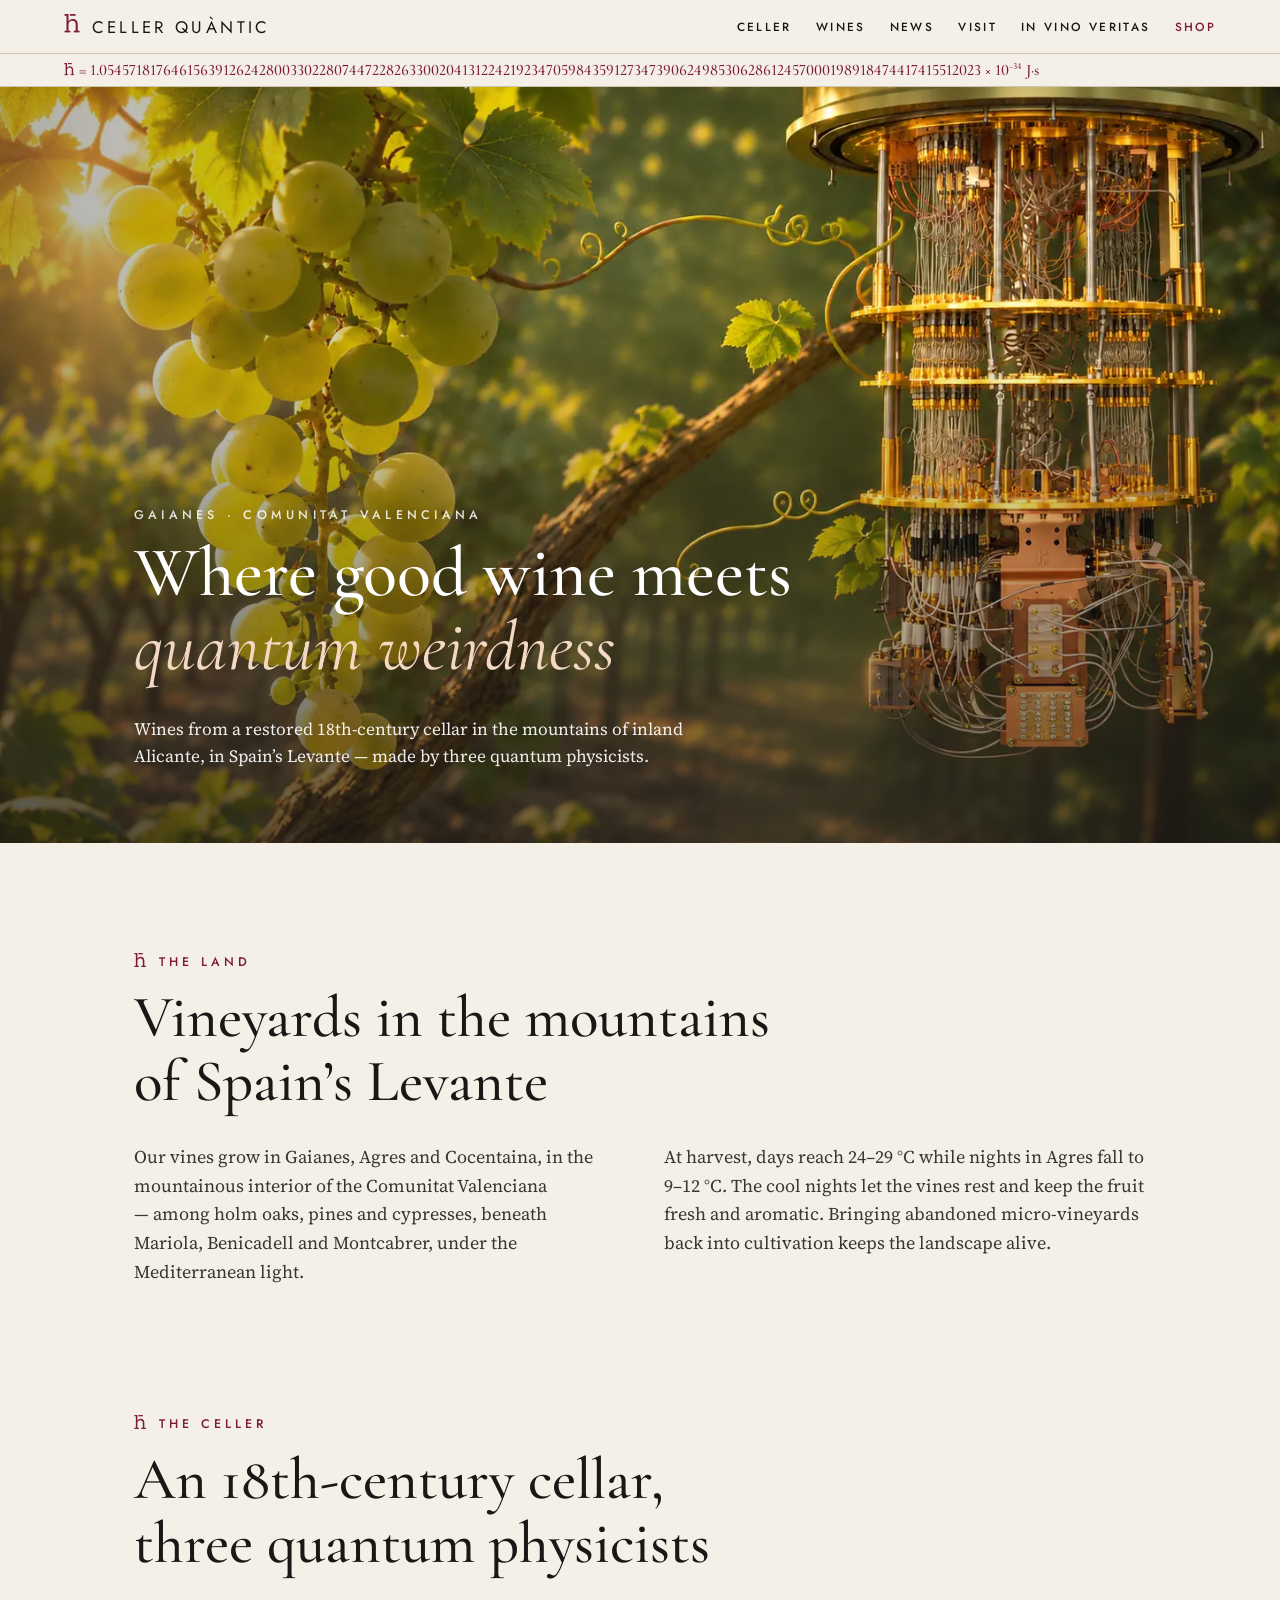
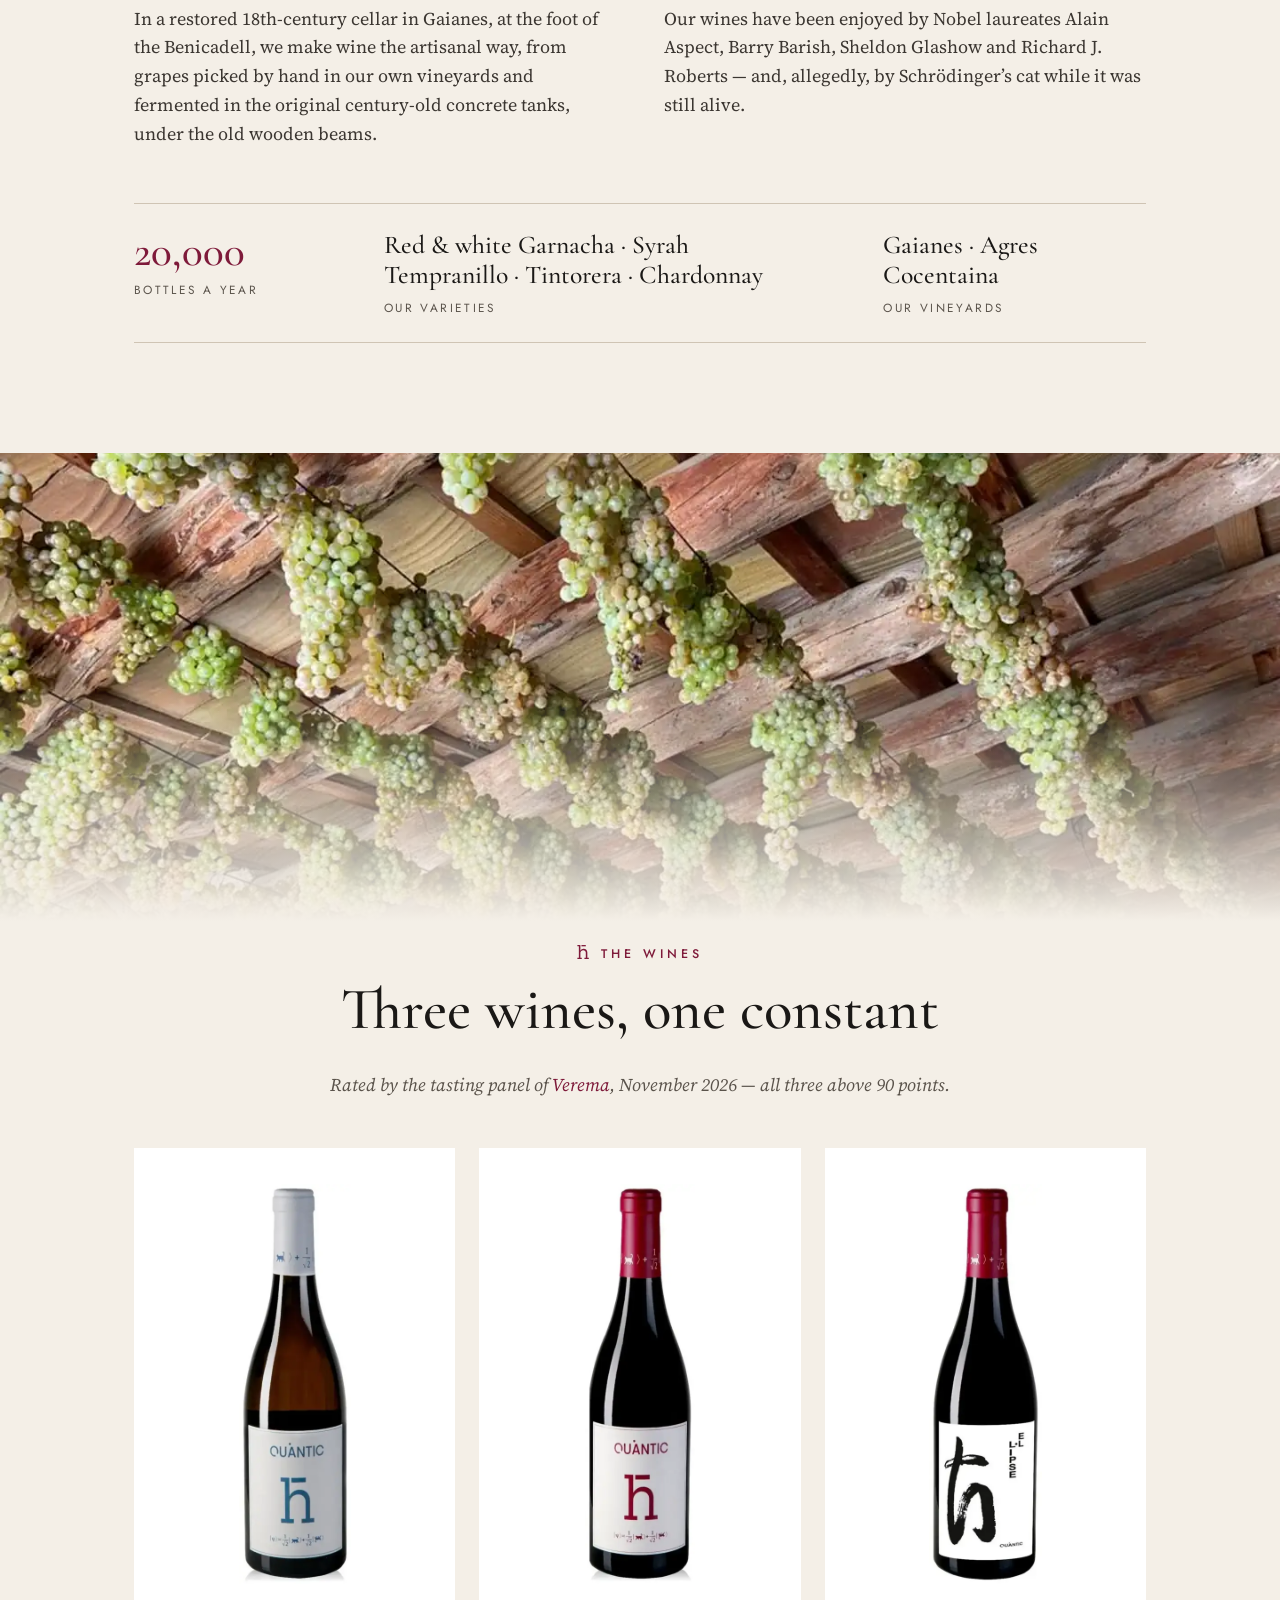
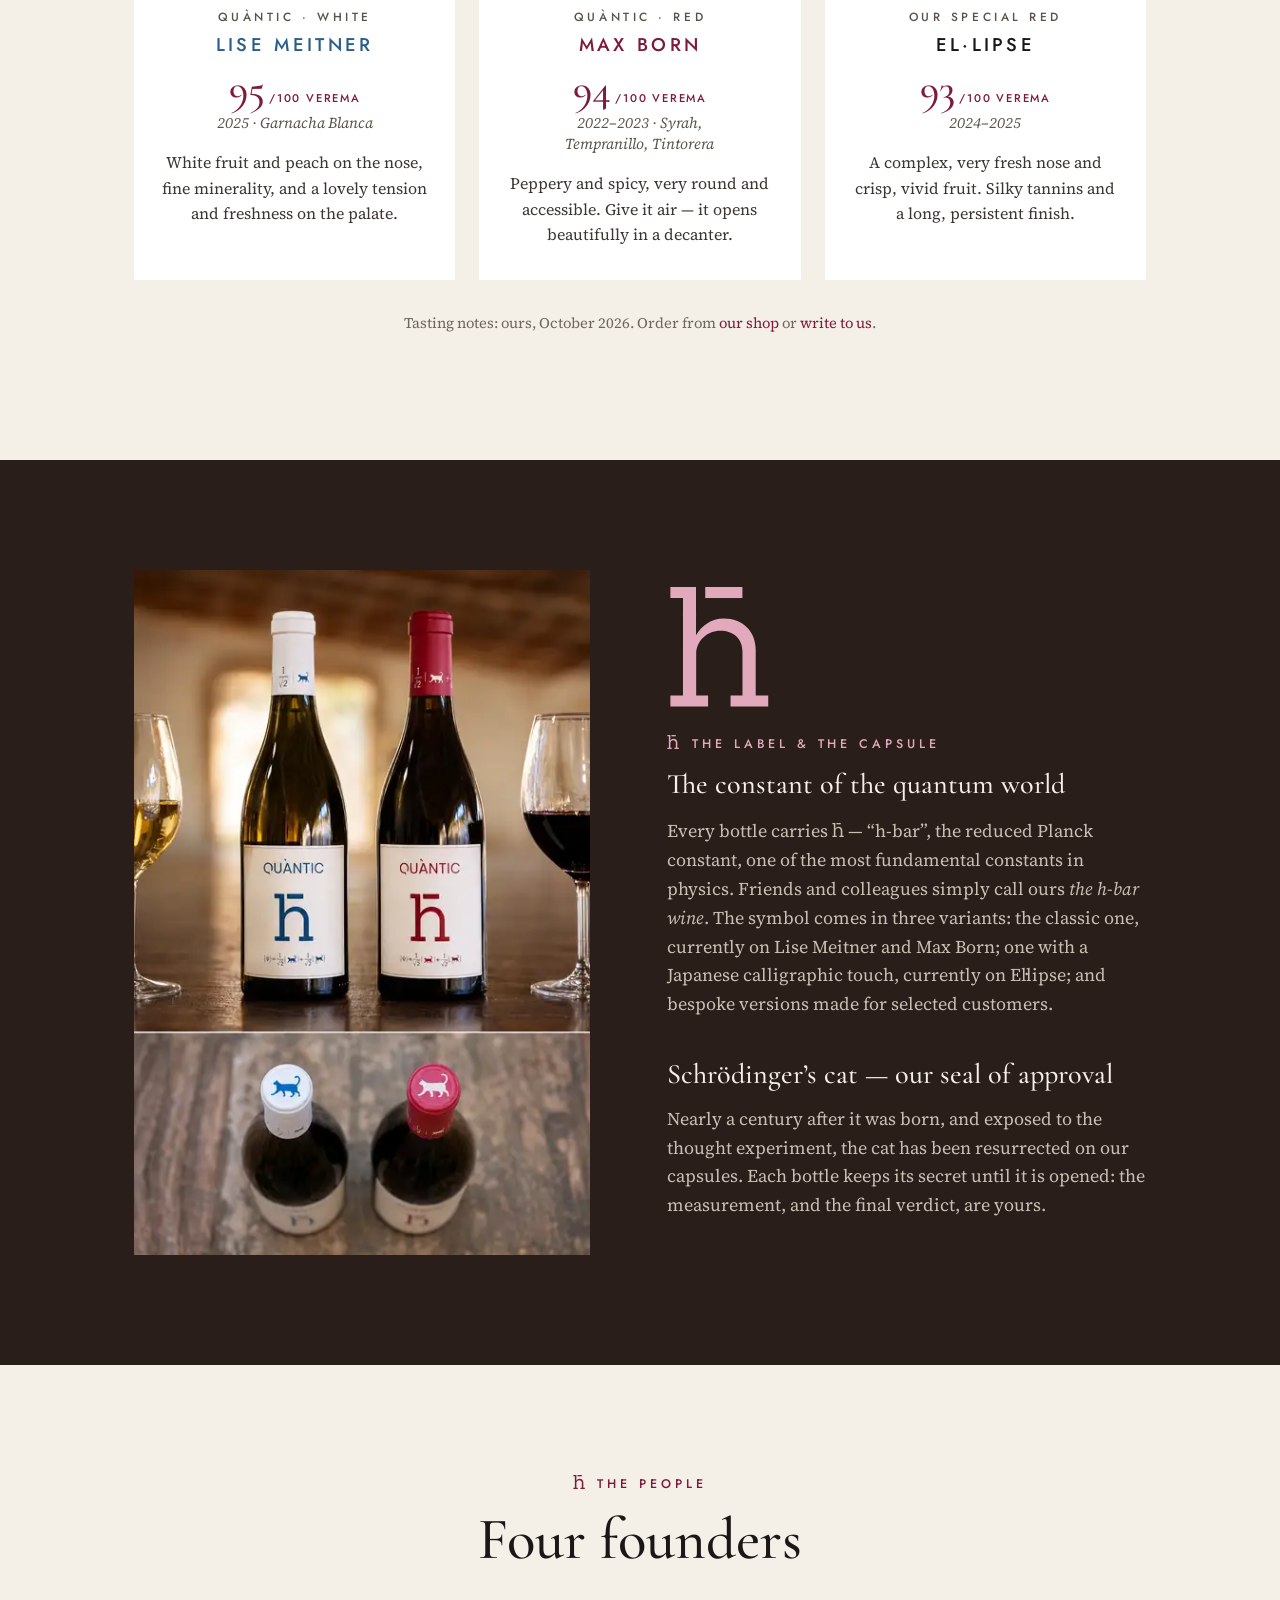
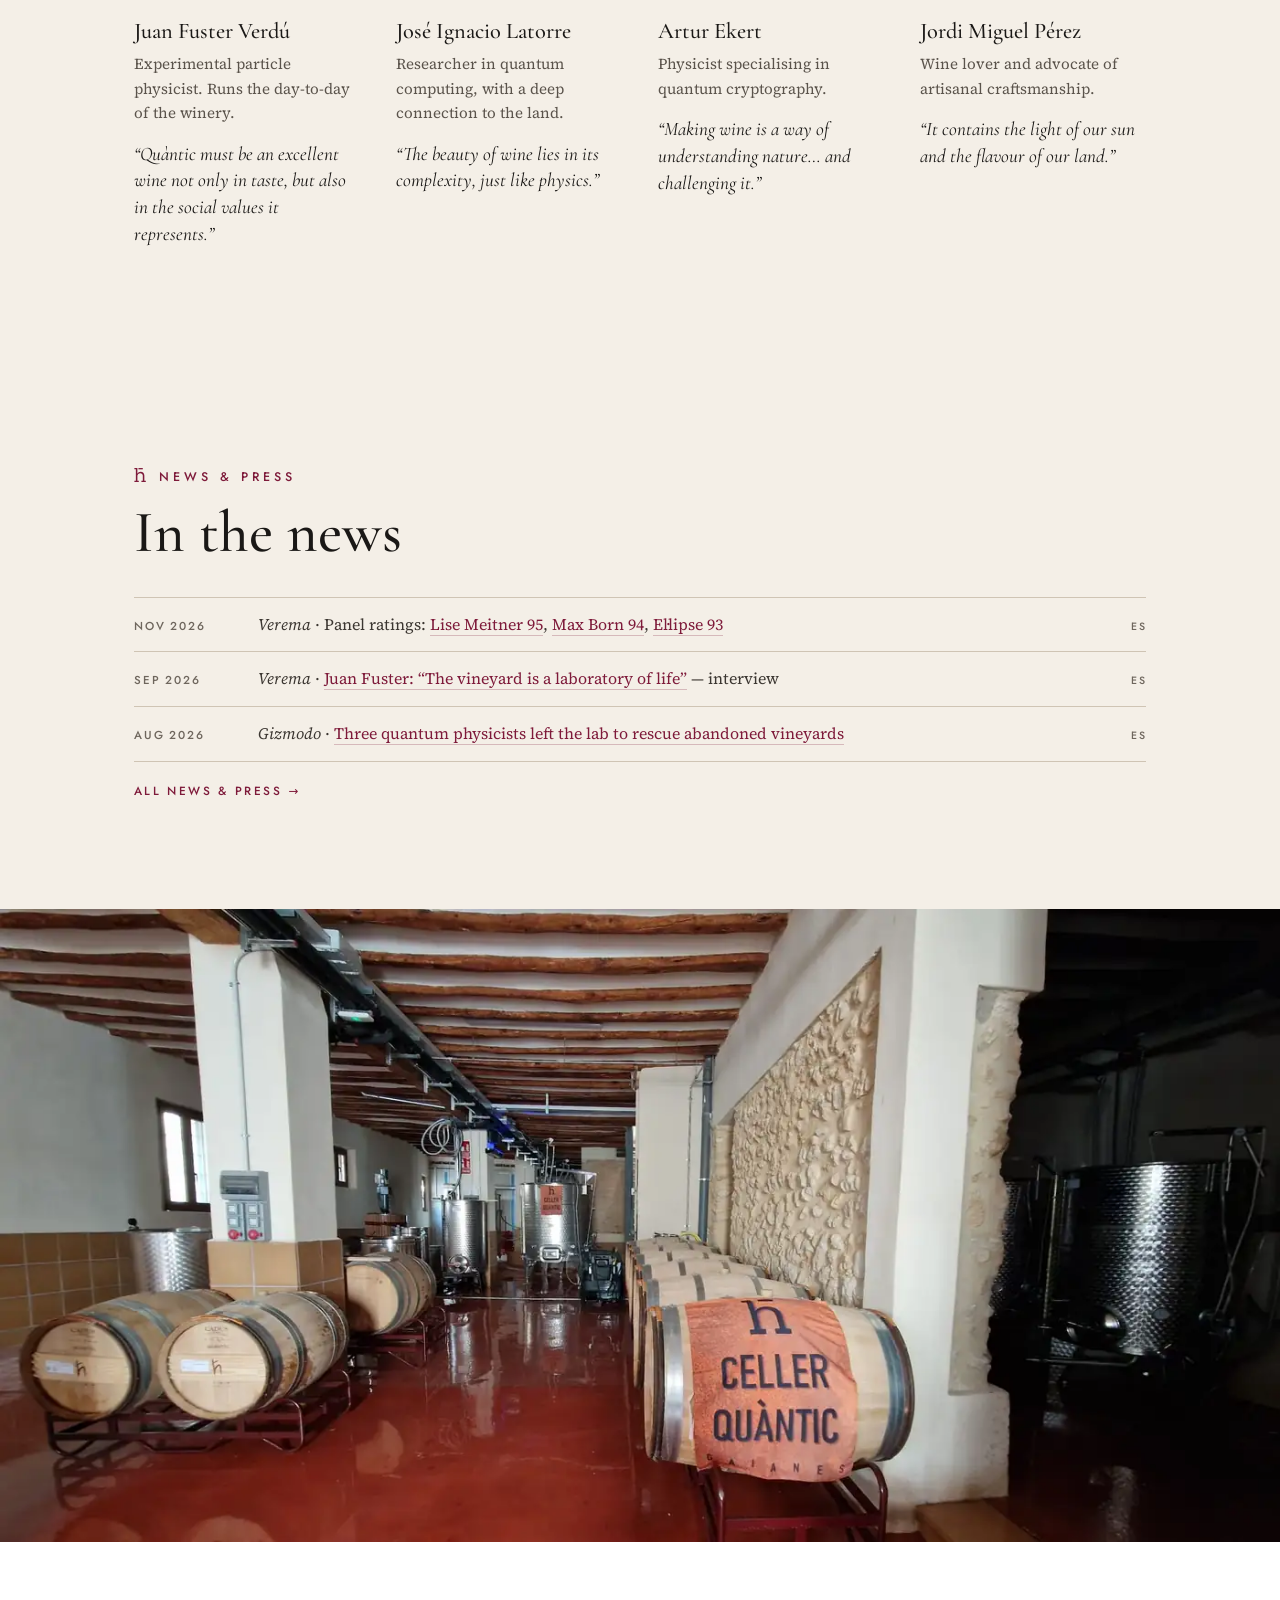
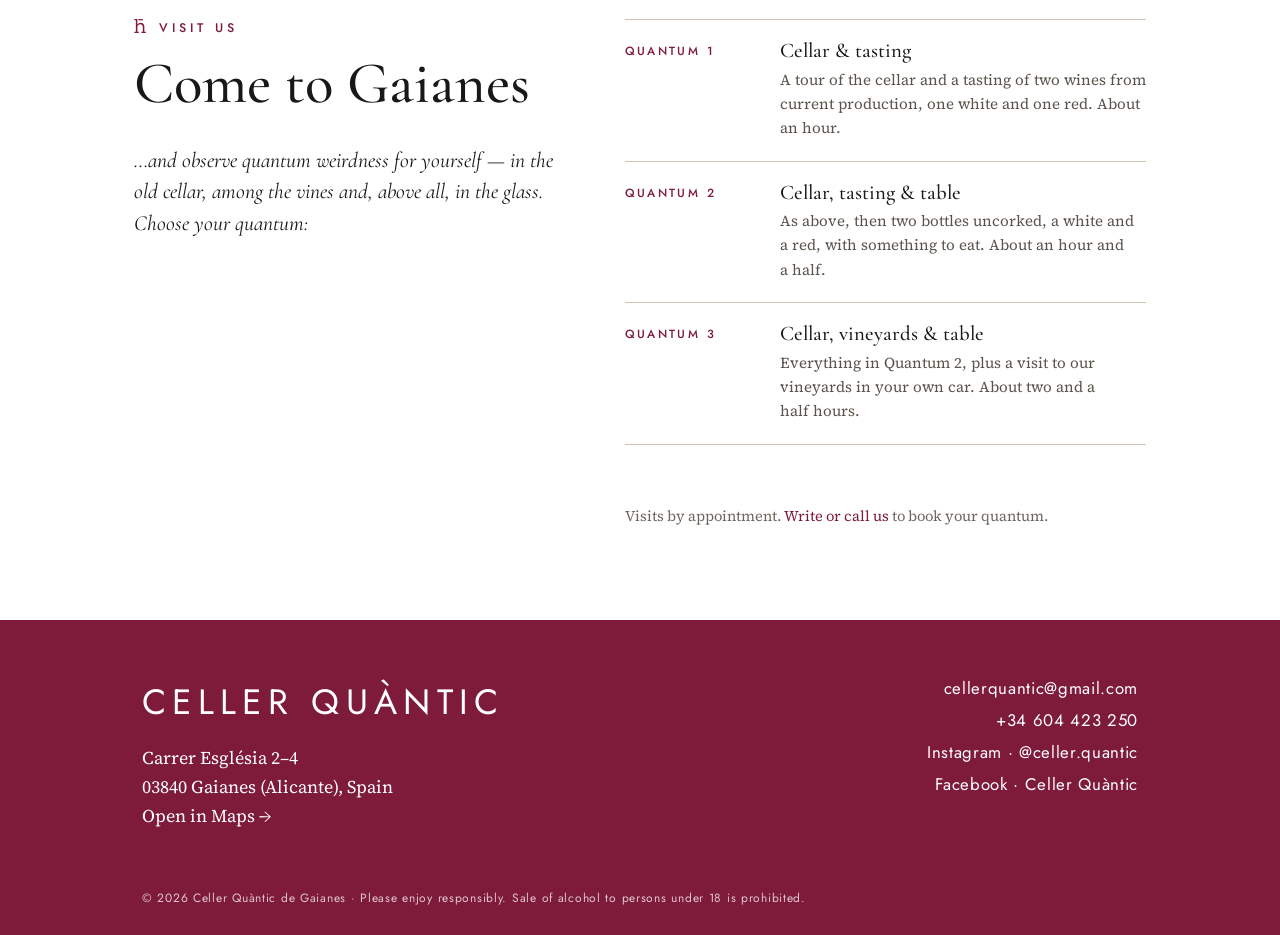
==== index.html @ cd30917f "Label: match the two sub-heading sizes Co-Authored-By: Claude Opus 5.5 <noreply@anthropic.com> Claud" ====
<!DOCTYPE html>
<html lang="en">
<head>
<meta charset="utf-8">
<meta name="viewport" content="width=device-width, initial-scale=1">
<title>Celler Quàntic · Gaianes</title>
<meta name="description" content="Celler Quàntic de Gaianes — wines from a restored 18th-century cellar in the mountains of inland Alicante, made by three quantum physicists.">
<meta property="og:title" content="Celler Quàntic · Gaianes">
<meta property="og:description" content="Where good wine meets quantum weirdness.">
<meta property="og:image" content="https://arturekert.github.io/cellerquantic/img/og.jpg">
<link rel="icon" href="data:image/svg+xml,<svg xmlns='http://www.w3.org/2000/svg' viewBox='-4 -4 48 55'><path fill='%237E1A3A' d='m39.55,42.42v4.26h-14.72v-4.26h4.65v-17.24c0-4.91-3.55-8.07-8.65-8.07s-9.43,3.87-9.43,9.1v16.21h4.65v4.26H1.33v-4.26h4.91V4.26H1.33V0h10.01v18.85c2-3.68,5.940-6.58,10.85-6.58,7.36,0,12.46,4.91,12.46,12.33v17.82h4.91Z'/><rect fill='%237E1A3A' x='14.94' width='14.52' height='4.31'/></svg>">
<link rel="preconnect" href="https://fonts.googleapis.com">
<link rel="preconnect" href="https://fonts.gstatic.com" crossorigin>
<link href="https://fonts.googleapis.com/css2?family=Cormorant+Garamond:ital,wght@0,500;1,400&family=Jost:wght@500&family=Source+Serif+4:ital@0;1&display=swap" rel="stylesheet">
<link rel="preload" as="image" href="img/lead-1448.webp" imagesrcset="img/lead-800.webp 800w, img/lead-1448.webp 1448w" imagesizes="100vw" fetchpriority="high">
<link rel="stylesheet" href="style.css?v=17">
</head>
<body>

<!-- ħ glyph, reused below with <use href="#hbar"> -->
<svg width="0" height="0" style="position:absolute" aria-hidden="true">
  <symbol id="hbar" viewBox="0 0 40 47"><path fill="currentColor" d="m39.55,42.42v4.26h-14.72v-4.26h4.65v-17.24c0-4.91-3.55-8.07-8.65-8.07s-9.43,3.87-9.43,9.1v16.21h4.65v4.26H1.33v-4.26h4.91V4.26H1.33V0h10.01v18.85c2-3.68,5.94-6.58,10.85-6.58,7.36,0,12.46,4.91,12.46,12.33v17.82h4.91Z"/><rect fill="currentColor" x="14.94" width="14.52" height="4.31"/></symbol>
</svg>

<header class="top">
<div class="nav">
  <a href="index.html" class="brand"><svg class="h"><use href="#hbar"/></svg>CELLER QUÀNTIC</a>
  <nav>
    <a href="index.html#celler">Celler</a>
    <a href="index.html#wines" class="m">Wines</a>
    <a href="news.html">News</a>
    <a href="index.html#visit" class="m">Visit</a>
    <a href="invinoveritas.html" class="m">In vino veritas</a>
    <a href="https://cellerquantic.com/en/tienda/" class="shop m">Shop</a>
  </nav>
</div>
<div class="constant" aria-hidden="true"><span class="sym"><svg class="h"><use href="#hbar"/></svg> =&nbsp;</span><span class="digits">1.054571817646156391262428003302280744722826330020413122421923470598435912734739062498530628612457000198918474417415512023</span><span class="unit">&nbsp;× 10<sup>−34</sup> J·s</span></div>
</header>

<main id="top">

  <!-- HERO -->
  <section class="hero" style="background-image:url([data-uri])">
    <img src="img/lead-1448.webp" srcset="img/lead-800.webp 800w, img/lead-1448.webp 1448w" sizes="100vw" width="1448" height="1086" fetchpriority="high" decoding="async" alt="White grapes on a vine in golden light, beside the gold-plated stages of a dilution refrigerator">
    <div class="hero-text">
      <p class="kicker">Gaianes · Comunitat Valenciana</p>
      <h1>Where good wine meets<br><em>quantum weirdness</em></h1>
      <p class="lede">Wines from a restored 18th‑century cellar in the mountains of inland Alicante, in Spain’s Levante — made by three quantum physicists.</p>
    </div>
  </section>

  <!-- LAND -->
  <section id="land">
    <div class="wrap">
      <p class="eyebrow"><svg class="h"><use href="#hbar"/></svg>The land</p>
      <h2>Vineyards in the mountains of Spain’s Levante</h2>
      <div class="cols">
        <p>Our vines grow in Gaianes, Agres and Cocentaina, in the mountainous interior of the Comunitat Valenciana — among holm oaks, pines and cypresses, beneath Mariola, Benicadell and Montcabrer, under the Mediterranean light.</p>
        <p>At harvest, days reach 24–29 °C while nights in Agres fall to 9–12 °C. The cool nights let the vines rest and keep the fruit fresh and aromatic. Bringing abandoned micro‑vineyards back into cultivation keeps the landscape alive.</p>
      </div>
    </div>
  </section>

  <!-- CELLER -->
  <section id="celler" class="wrap celler">
    <p class="eyebrow"><svg class="h"><use href="#hbar"/></svg>The celler</p>
    <h2>An 18th‑century cellar, three quantum physicists</h2>
    <div class="cols">
      <p>In a restored 18th‑century cellar in Gaianes, at the foot of the Benicadell, we make wine the artisanal way, from grapes picked by hand in our own vineyards and fermented in the original century‑old concrete tanks, under the old wooden beams.</p>
      <p>Our wines have been enjoyed by Nobel laureates Alain Aspect, Barry Barish, Sheldon Glashow and Richard J. Roberts — and, allegedly, by Schrödinger’s cat while it was still alive.</p>
    </div>
    <div class="facts">
      <div><strong class="num">20,000</strong><span>Bottles a year</span></div>
      <div><strong>Red &amp; white Garnacha · Syrah<br>Tempranillo · Tintorera · Chardonnay</strong><span>Our varieties</span></div>
      <div><strong>Gaianes · Agres<br>Cocentaina</strong><span>Our vineyards</span></div>
    </div>
  </section>

  <!-- WINES -->
  <section id="wines" class="wines">
    <div class="fade"><img src="img/grapes-1400.webp" srcset="img/grapes-800.webp 800w, img/grapes-1400.webp 1400w" sizes="100vw" width="1400" height="1050" loading="lazy" decoding="async" alt="Bunches of white grapes drying from the beams of the old cellar"></div>
    <div class="wrap">
      <p class="eyebrow center"><svg class="h"><use href="#hbar"/></svg>The wines</p>
      <h2 class="center">Three wines, one constant</h2>
      <p class="center sub">Rated by the tasting panel of <a href="https://www.verema.com/" target="_blank" rel="noopener">Verema</a>, November 2026 — all three above 90 points.</p>
      <div class="grid3">
        <article class="wine">
          <img src="img/bottle-lise.webp" width="252" height="900" loading="lazy" decoding="async" alt="Quàntic Lise Meitner bottle with blue ħ label">
          <p class="kind">Quàntic · White</p>
          <h3 class="blue">Lise Meitner</h3>
          <p class="score"><a href="https://www.verema.com/vinos/163290-lise-meitner-2025" target="_blank" rel="noopener"><strong>95</strong><span>/100 Verema</span></a></p>
          <p class="vintage">2025 · Garnacha Blanca</p>
          <p>White fruit and peach on the nose, fine minerality, and a lovely tension and freshness on the palate.</p>
        </article>
        <article class="wine">
          <img src="img/bottle-born.webp" width="252" height="900" loading="lazy" decoding="async" alt="Quàntic Max Born bottle with crimson ħ label">
          <p class="kind">Quàntic · Red</p>
          <h3 class="wine-red">Max Born</h3>
          <p class="score"><a href="https://www.verema.com/vinos/163268-max-born-2022-2023" target="_blank" rel="noopener"><strong>94</strong><span>/100 Verema</span></a></p>
          <p class="vintage">2022–2023 · Syrah, Tempranillo, Tintorera</p>
          <p>Peppery and spicy, very round and accessible. Give it air — it opens beautifully in a decanter.</p>
        </article>
        <article class="wine">
          <img src="img/bottle-ellipse.webp" width="252" height="900" loading="lazy" decoding="async" alt="El·lipse bottle with calligraphic ħ label">
          <p class="kind">Our special red</p>
          <h3>El·lipse</h3>
          <p class="score"><a href="https://www.verema.com/vinos/163278-lipse-2024-2025" target="_blank" rel="noopener"><strong>93</strong><span>/100 Verema</span></a></p>
          <p class="vintage">2024–2025</p>
          <p>A complex, very fresh nose and crisp, vivid fruit. Silky tannins and a long, persistent finish.</p>
        </article>
      </div>
      <p class="note center">Tasting notes: ours, October 2026. Order from <a href="https://cellerquantic.com/en/tienda/">our shop</a> or <a href="#contact">write to us</a>.</p>
    </div>
  </section>

  <!-- LABEL & CAPSULE (dark) -->
  <section id="label" class="dark">
    <div class="wrap label-grid">
      <figure class="label-fig">
        <img src="img/bottles-900.webp" srcset="img/bottles-480.webp 480w, img/bottles-900.webp 900w" sizes="(max-width:960px) 92vw, 460px" width="900" height="1350" loading="lazy" decoding="async" alt="Quàntic Lise Meitner and Max Born with the classic ħ labels, and from above their capsules with Schrödinger’s cat">
      </figure>
      <div class="label-text">
        <svg class="bigh"><use href="#hbar"/></svg>
        <p class="eyebrow pink"><svg class="h"><use href="#hbar"/></svg>The label &amp; the capsule</p>
        <h2>The constant of the quantum world</h2>
        <p>Every bottle carries <svg class="h"><use href="#hbar"/></svg> — “h‑bar”, the reduced Planck constant, one of the most fundamental constants in physics. Friends and colleagues simply call ours <em>the h‑bar wine</em>. The symbol comes in three variants: the classic one, currently on Lise Meitner and Max Born; one with a Japanese calligraphic touch, currently on El·lipse; and bespoke versions made for selected customers.</p>
        <h3>Schrödinger’s cat — our seal of approval</h3>
        <p>Nearly a century after it was born, and exposed to the thought experiment, the cat has been resurrected on our capsules. Each bottle keeps its secret until it is opened: the measurement, and the final verdict, are yours.</p>
      </div>
    </div>
  </section>

  <!-- PEOPLE -->
  <section class="wrap team">
    <p class="eyebrow center"><svg class="h"><use href="#hbar"/></svg>The people</p>
    <h2 class="center">Four founders</h2>
    <div class="grid4">
      <div><h4>Juan Fuster Verdú</h4><p>Experimental particle physicist. Runs the day‑to‑day of the winery.</p><blockquote>“Quàntic must be an excellent wine not only in taste, but also in the social values it represents.”</blockquote></div>
      <div><h4>José Ignacio Latorre</h4><p>Researcher in quantum computing, with a deep connection to the land.</p><blockquote>“The beauty of wine lies in its complexity, just like physics.”</blockquote></div>
      <div><h4>Artur Ekert</h4><p>Physicist specialising in quantum cryptography.</p><blockquote>“Making wine is a way of understanding nature… and challenging it.”</blockquote></div>
      <div><h4>Jordi Miguel Pérez</h4><p>Wine lover and advocate of artisanal craftsmanship.</p><blockquote>“It contains the light of our sun and the flavour of our land.”</blockquote></div>
    </div>
  </section>

  <!-- NEWS -->
  <section id="news" class="wrap news">
    <p class="eyebrow"><svg class="h"><use href="#hbar"/></svg>News &amp; press</p>
    <h2>In the news</h2>
    <ul class="press">
      <li><time>Nov 2026</time><div><b>Verema</b> · Panel ratings: <a href="https://www.verema.com/vinos/163290-lise-meitner-2025" target="_blank" rel="noopener">Lise Meitner 95</a>, <a href="https://www.verema.com/vinos/163268-max-born-2022-2023" target="_blank" rel="noopener">Max Born 94</a>, <a href="https://www.verema.com/vinos/163278-lipse-2024-2025" target="_blank" rel="noopener">El·lipse 93</a></div><span>ES</span></li>
      <li><time>Sep 2026</time><div><b>Verema</b> · <a href="https://www.verema.com/blog/entrevista2/1652579-juan-fuster-celler-quantic-vina-laboratorio-vida" target="_blank" rel="noopener">Juan Fuster: “The vineyard is a laboratory of life”</a> — interview</div><span>ES</span></li>
      <li><time>Aug 2026</time><div><b>Gizmodo</b> · <a href="https://es.gizmodo.com/tres-fisicos-cuanticos-de-fama-mundial-dejaron-el-laboratorio-para-rescatar-vinedos-abandonados-en-alicante-asi-nacio-una-bodega-inspirada-en-el-gato-de-schrodinger-2000250518" target="_blank" rel="noopener">Three quantum physicists left the lab to rescue abandoned vineyards</a></div><span>ES</span></li>
    </ul>
    <p class="more"><a href="news.html">All news &amp; press →</a></p>
  </section>

  <!-- VISIT -->
  <section id="visit" class="visit">
    <div class="visit-img"><img src="img/cellar-1400.webp" srcset="img/cellar-800.webp 800w, img/cellar-1400.webp 1400w, img/cellar-2000.webp 2000w" sizes="100vw" width="1400" height="693" loading="lazy" decoding="async" alt="Inside the cellar in Gaianes: oak barrels, one draped with the Celler Quàntic banner, steel tanks and old wooden beams."></div>
    <div class="visit-text">
      <div class="visit-intro">
        <p class="eyebrow"><svg class="h"><use href="#hbar"/></svg>Visit us</p>
        <h2>Come to Gaianes</h2>
        <p class="visit-lede">…and observe quantum weirdness for yourself — in the old cellar, among the vines and, above all, in the glass. Choose your quantum:</p>
      </div>
      <ul class="tours">
        <li><span class="q">Quantum 1</span><div><h4>Cellar &amp; tasting</h4><p>A tour of the cellar and a tasting of two wines from current production, one white and one red. About an hour.</p></div></li>
        <li><span class="q">Quantum 2</span><div><h4>Cellar, tasting &amp; table</h4><p>As above, then two bottles uncorked, a white and a red, with something to eat. About an hour and a half.</p></div></li>
        <li><span class="q">Quantum 3</span><div><h4>Cellar, vineyards &amp; table</h4><p>Everything in Quantum 2, plus a visit to our vineyards in your own car. About two and a half hours.</p></div></li>
      </ul>
      <p class="note">Visits by appointment. <a href="#contact">Write or call us</a> to book your quantum.</p>
    </div>
  </section>

</main>

<!-- CONTACT band -->
<footer id="contact" class="band">
  <div class="band-inner">
    <div>
      <p class="band-name">CELLER QUÀNTIC</p>
      <p>Carrer Església 2–4<br>03840 Gaianes (Alicante), Spain<br><a href="https://www.google.com/maps/search/?api=1&query=Carrer+Esgl%C3%A9sia+2+03840+Gaianes" target="_blank" rel="noopener">Open in Maps →</a></p>
    </div>
    <div class="band-right">
      <a href="mailto:cellerquantic@gmail.com">cellerquantic@gmail.com</a>
      <a href="tel:+34604423250">+34 604 423 250</a>
      <a href="https://www.instagram.com/celler.quantic/" target="_blank" rel="noopener">Instagram · @celler.quantic</a>
      <a href="https://www.facebook.com/people/Celler-Quantic/pfbid0MSVZubcacsqLArTwx1LvHVxtGXaPnpYdWrNw7Td5re9UEj4fRPdoDJPx1XbJZ3qLl/" target="_blank" rel="noopener">Facebook · Celler Quàntic</a>
    </div>
  </div>
  <p class="small">© 2026 Celler Quàntic de Gaianes · Please enjoy responsibly. Sale of alcohol to persons under 18 is prohibited.</p>
</footer>

</body>
</html>
---- style.css ----
/* Celler Quàntic — styles adapted from the ħ wine promo brochure */
:root{
  --paper:#F4EFE7;
  --white:#FFFFFF;
  --ink:#1A1816;
  --text:#3B3631;
  --muted:#5A534B;
  --faint:#6E665D;
  --line:#CFC4B4;
  --accent:#7E1A3A;
  --accent-dk:#5A1129;
  --blue:#2B5F8A;
  --dark:#2A1E1B;
  --dark-text:#C9C0B4;
  --cream:#F4EFE7;
  --pink:#E2A9BC;
  --display:"Cormorant Garamond", Georgia, serif;
  --caps:"Jost", system-ui, sans-serif;
  --body:"Source Serif 4", Georgia, serif;
  --max:1140px;
  --pad:clamp(20px,5vw,72px);
}
*{box-sizing:border-box}
html{scroll-behavior:smooth;scroll-padding-top:96px}
body{margin:0;background:var(--paper);color:var(--ink);font:400 18px/1.6 var(--body);-webkit-font-smoothing:antialiased}
img{display:block;width:100%;height:auto}
a{color:var(--accent);text-decoration:none}
a:hover{color:var(--accent-dk)}
h1,h2,h3,h4{font-family:var(--display);font-weight:500;line-height:1.08;margin:0 0 .5em;text-wrap:balance}
h2{font-size:clamp(2.2rem,4.6vw,3.75rem)}
h3{font-size:clamp(1.6rem,2.6vw,2.4rem)}
h4{font-size:1.4rem}
p{margin:0 0 1em;text-wrap:pretty;color:var(--text)}
.center{text-align:center}
.wrap{max-width:var(--max);margin-left:auto;margin-right:auto;padding-left:var(--pad);padding-right:var(--pad)}
section{padding:clamp(64px,9vw,110px) 0}
section#celler{padding-top:0}

/* ħ glyph */
svg.h{display:inline-block;width:.66em;height:.78em;vertical-align:baseline;overflow:visible}
.eyebrow{font:500 .78rem/1 var(--caps);letter-spacing:.32em;text-transform:uppercase;color:var(--accent);margin-bottom:1.4em}
.eyebrow svg.h{font-size:1.45em;margin-right:.7em;vertical-align:-.05em}
.eyebrow.pink{color:var(--pink)}

/* header */
.top{position:sticky;top:0;z-index:10;background:rgba(244,239,231,.95);backdrop-filter:blur(8px)}
.nav{display:flex;justify-content:space-between;align-items:center;padding:14px var(--pad);border-bottom:1px solid var(--line)}
.brand{font:400 1.05rem var(--caps);letter-spacing:.2em;color:var(--ink);display:flex;align-items:baseline;gap:.7em}
.brand svg.h{color:var(--accent);font-size:1.5rem}
.nav nav{display:flex;gap:24px}
.nav nav a{font:500 .74rem var(--caps);letter-spacing:.2em;text-transform:uppercase;color:var(--ink)}
.nav nav a:hover,.nav nav a.shop{color:var(--accent)}
.constant{display:flex;align-items:baseline;white-space:nowrap;font:500 1rem/1 var(--display);font-variant-numeric:lining-nums;color:var(--accent);
  border-bottom:1px solid var(--line);padding:8px var(--pad)}
.constant .digits{flex:0 1 auto;min-width:0;overflow:hidden;text-overflow:ellipsis}
.constant .sym,.constant .unit{flex:none}
.constant sup{font-size:.6em}

/* hero */
.hero{position:relative;height:min(84vh,780px);min-height:480px;padding:0;overflow:hidden;background:#5b6b3a center/cover no-repeat}
.hero img{position:absolute;inset:0;width:100%;height:100%;object-fit:cover;object-position:50% 45%}
.hero::after{content:"";position:absolute;inset:0;background:linear-gradient(180deg,rgba(26,24,22,0) 35%,rgba(26,24,22,.62)),linear-gradient(90deg,rgba(26,24,22,.35),rgba(26,24,22,0) 55%)}
.hero-text{position:absolute;z-index:1;left:0;right:0;bottom:0;max-width:var(--max);margin:0 auto;padding:0 var(--pad) clamp(40px,8vh,80px)}
.kicker{font:500 .78rem/1 var(--caps);letter-spacing:.34em;text-transform:uppercase;color:rgba(255,255,255,.85);margin:0 0 1.2em}
.hero h1{font:500 clamp(2.4rem,5.6vw,4.4rem)/1.05 var(--display);color:#fff;margin:0 0 .45em}
.hero h1 em{font-weight:400;color:#F3D9C4}
.lede{font-size:1.08rem;max-width:32em;margin:0;color:rgba(255,255,255,.92)}

.more{margin:20px 0 0;font:500 .74rem var(--caps);letter-spacing:.2em;text-transform:uppercase}

/* sub-pages */
.page-head{padding-bottom:clamp(48px,7vw,80px)}
.page-head .intro{font:italic 400 1.35rem/1.45 var(--display);color:var(--ink);max-width:34em}
.stories{list-style:none;margin:40px 0 0;padding:0;columns:2 340px;column-gap:56px}
.stories li{break-inside:avoid;padding:22px 0 18px;border-top:1px solid var(--line)}
.stories .tag{font:500 .7rem var(--caps);letter-spacing:.24em;text-transform:uppercase;color:var(--accent);margin:0 0 .6em}
.stories h3{font-size:1.55rem;margin:0 0 .35em}
.stories p{font-size:1rem;margin:0 0 .6em}
.stories .src{font-size:.85rem;color:var(--faint)}
.quote-band{margin:56px 0 0;text-align:center;font:italic 400 clamp(1.4rem,2.6vw,2rem)/1.35 var(--display);color:var(--accent)}
.quote-band span{display:block;margin-top:.5em;font:500 .7rem var(--caps);font-style:normal;letter-spacing:.22em;text-transform:uppercase;color:var(--faint)}

/* land */
.cols{display:grid;grid-template-columns:1fr 1fr;gap:48px;margin:6px 0 0}

/* celler */
.facts{display:grid;grid-template-columns:.8fr 1.75fr 1fr;gap:40px;margin:36px 0 0;padding:26px 0;border-top:1px solid var(--line);border-bottom:1px solid var(--line)}
.facts strong{display:block;font:500 1.6rem/1.2 var(--display)}
.facts .num{font-size:2.7rem;line-height:1;color:var(--accent)}
.facts span{display:block;margin-top:8px;font:400 .74rem var(--caps);letter-spacing:.2em;text-transform:uppercase;color:var(--muted)}

/* wines */
.wines{padding-top:0}
.fade{position:relative;height:min(52vh,520px);overflow:hidden;margin-bottom:24px}
.fade{background:#cdbf9f}
.fade img{height:100%;object-fit:cover;object-position:50% 30%}
.fade::after{content:"";position:absolute;left:0;right:0;bottom:0;height:50%;background:linear-gradient(to bottom,rgba(244,239,231,0),rgba(244,239,231,.55) 55%,var(--paper))}
.sub{font-style:italic;color:var(--muted);max-width:36em;margin:0 auto}
.grid3{display:grid;grid-template-columns:repeat(3,minmax(0,1fr));gap:24px;margin-top:48px}
.wine{background:var(--white);padding:36px 28px 32px;text-align:center;display:flex;flex-direction:column;align-items:center}
.wine img{width:auto;height:min(400px,60vw);max-width:100%;object-fit:contain;margin-bottom:24px}
.kind{font:500 .74rem var(--caps);letter-spacing:.3em;text-transform:uppercase;color:var(--muted);margin:0 0 .5em}
.wine h3{font:500 1.15rem var(--caps);letter-spacing:.18em;text-transform:uppercase;margin:0 0 .6em;color:var(--ink)}
.wine h3.blue{color:var(--blue)}
.wine h3.wine-red{color:var(--accent)}
.score{margin:0 0 .1em}
.score a{color:var(--accent)}
.score strong{font:500 2.6rem/1 var(--display)}
.score span{font:500 .7rem var(--caps);letter-spacing:.16em;text-transform:uppercase;margin-left:.4em}
.vintage{font:italic .95rem var(--body);color:var(--muted);margin-bottom:1.1em}
.wine p:last-child{font-size:1rem;margin:0}
.note{font-size:.92rem;color:var(--faint);margin-top:32px}

/* label — dark */
.dark{background:var(--dark);color:var(--cream)}
.dark h2,.dark h3{color:var(--cream)}
.dark p,.dark figcaption{color:var(--dark-text)}
.label-grid{display:grid;grid-template-columns:minmax(0,1fr) minmax(0,1.05fr);gap:clamp(40px,6vw,88px);align-items:center}
.label-fig{margin:0;max-width:460px}
.label-fig img{display:block;width:100%;height:auto}
.label-text .bigh{display:block;width:clamp(70px,8vw,104px);height:clamp(82px,9.4vw,122px);color:var(--pink);margin-bottom:28px}
.label-text h2,.label-text h3{font-size:clamp(1.5rem,2.2vw,2rem);line-height:1.15;color:var(--cream)}
.label-text h2{margin-bottom:.6em}
.label-text h3{margin-top:1.4em}
.label-text p{max-width:34em}

/* team */
.grid4{display:grid;grid-template-columns:repeat(4,1fr);gap:36px;margin-top:48px}
.grid4 h4{margin-bottom:.4em}
.grid4 p{font-size:.95rem;color:var(--muted)}
.grid4 blockquote{margin:0;font:italic 1.2rem/1.4 var(--display);color:var(--ink)}

/* visit */
.visit{padding:0;background:var(--white)}
.visit-img{margin:0}
.visit-img img{width:100%;height:auto;aspect-ratio:2000/990;max-height:82vh;object-fit:cover;object-position:50% 60%}
.visit-text{max-width:var(--max);margin:0 auto;padding:clamp(48px,6vw,88px) var(--pad);display:grid;grid-template-columns:minmax(0,.9fr) minmax(0,1.1fr);column-gap:64px;align-items:start}
.visit-intro{grid-column:1;grid-row:1 / span 2}
.visit-text > .tours{grid-column:2;margin-top:0}
.visit-text > .note{grid-column:2}
.visit-lede{font:italic 400 1.35rem/1.45 var(--display);color:var(--ink);max-width:28em}
.tours{list-style:none;margin:28px 0;padding:0}
.tours li{display:grid;grid-template-columns:7.5em 1fr;gap:20px;padding:20px 0;border-top:1px solid var(--line)}
.tours li:last-child{border-bottom:1px solid var(--line)}
.tours .q{font:500 .74rem/1.9 var(--caps);letter-spacing:.2em;text-transform:uppercase;color:var(--accent)}
.tours h4{font-size:1.3rem;margin-bottom:.25em}
.tours p{margin:0;font-size:.95rem;color:var(--muted)}

/* news */
.press{list-style:none;margin:32px 0 0;padding:0;border-top:1px solid var(--line)}
.press li{display:grid;grid-template-columns:6.5em 1fr auto;gap:20px;align-items:baseline;padding:14px 0;border-bottom:1px solid var(--line);font-size:1rem;color:var(--text)}
.press time{font:500 .72rem var(--caps);letter-spacing:.16em;text-transform:uppercase;color:var(--faint)}
.press b{font-weight:400;font-style:italic}
.press a{border-bottom:1px solid rgba(126,26,58,.25)}
.press a:hover{border-bottom-color:currentColor}
.press span{font:500 .66rem var(--caps);letter-spacing:.14em;color:var(--faint)}

/* contact band */
.band{background:var(--accent);color:#fff;padding:56px var(--pad) 28px}
.band-inner{max-width:calc(var(--max) - 2*72px);margin:0 auto;display:flex;justify-content:space-between;gap:48px;flex-wrap:wrap}
.band p{color:#fff}
.band a{color:#fff}
.band a:hover{color:var(--cream);text-decoration:underline}
.band-name{font:400 clamp(1.5rem,3vw,2.2rem) var(--caps);letter-spacing:.18em;margin-bottom:.5em}
.band-right{display:flex;flex-direction:column;align-items:flex-end;gap:8px;font:400 1.05rem var(--caps);letter-spacing:.04em}
.band .small{max-width:calc(var(--max) - 2*72px);margin:40px auto 0;font:400 .75rem var(--caps);letter-spacing:.06em;opacity:.75}

/* responsive */
@media (max-width:960px){
  .hero{height:auto;min-height:0;background:var(--ink) !important}
  .hero img{position:relative;inset:auto;height:auto;aspect-ratio:1448/1086;object-position:50% 50%}
  .hero::after{display:none}
  .hero-text{position:relative;padding:28px var(--pad) 36px}
  .nav nav a:not(.m){display:none}
  .cols,.label-grid{grid-template-columns:1fr;gap:24px}
  .label-fig{margin-bottom:12px}
  .label-text .bigh{display:none}
  .facts{grid-template-columns:1fr;gap:20px}
  .grid3{grid-template-columns:1fr;max-width:460px;margin-left:auto;margin-right:auto}
  .wine img{height:340px}
  .grid4{grid-template-columns:1fr 1fr}
  .visit-text{grid-template-columns:1fr}
  .visit-text > *{grid-column:1 !important;grid-row:auto !important}
  .visit-text > .tours{margin-top:20px}
  .band-right{align-items:flex-start}
}
@media (max-width:560px){
    .brand{font-size:.85rem;letter-spacing:.14em}
  .nav nav{gap:14px}
  .nav nav a[href="index.html#visit"],.nav nav a[href="index.html#wines"]{display:none}
  .nav nav a,.brand{white-space:nowrap}
  .nav nav a{letter-spacing:.14em}
  .grid4{grid-template-columns:1fr}
  .tours li{grid-template-columns:1fr;gap:4px}
  .press li{grid-template-columns:1fr auto;gap:4px 12px}
  .press time{grid-column:1/-1}
}
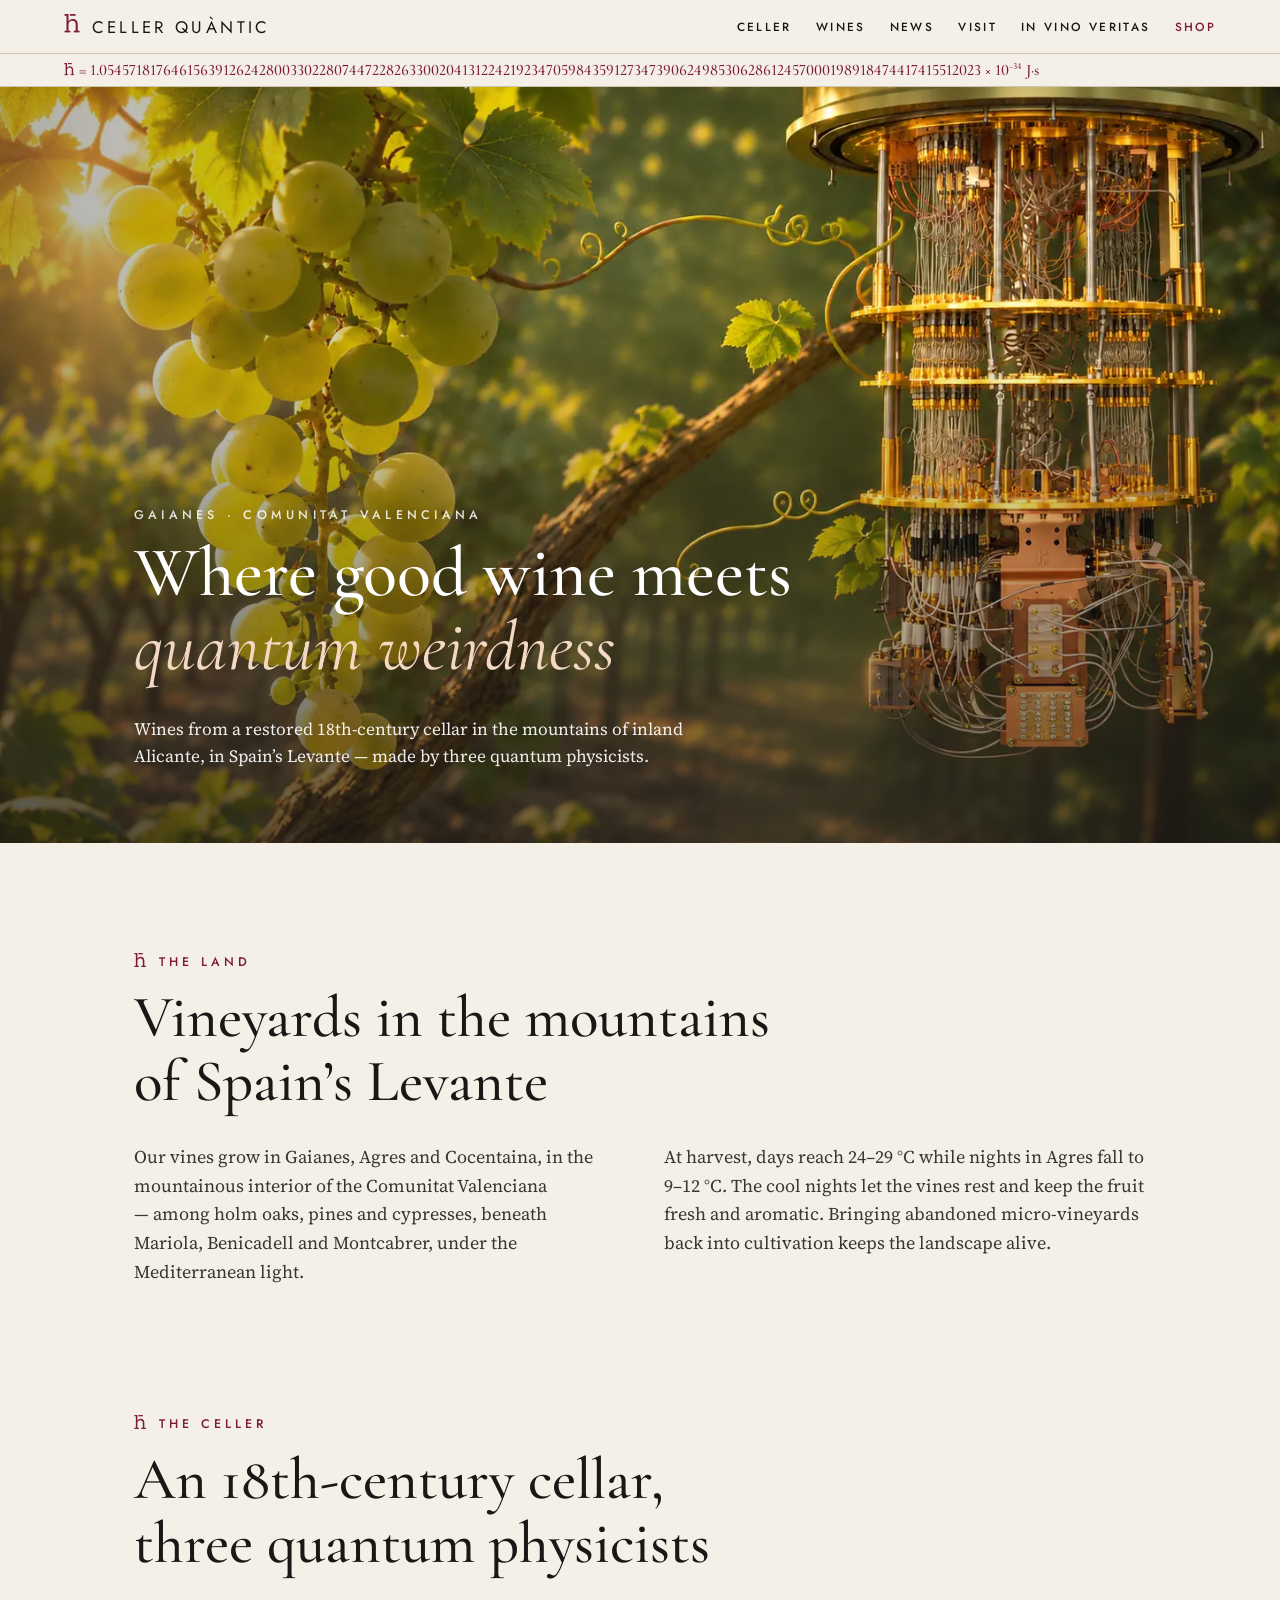
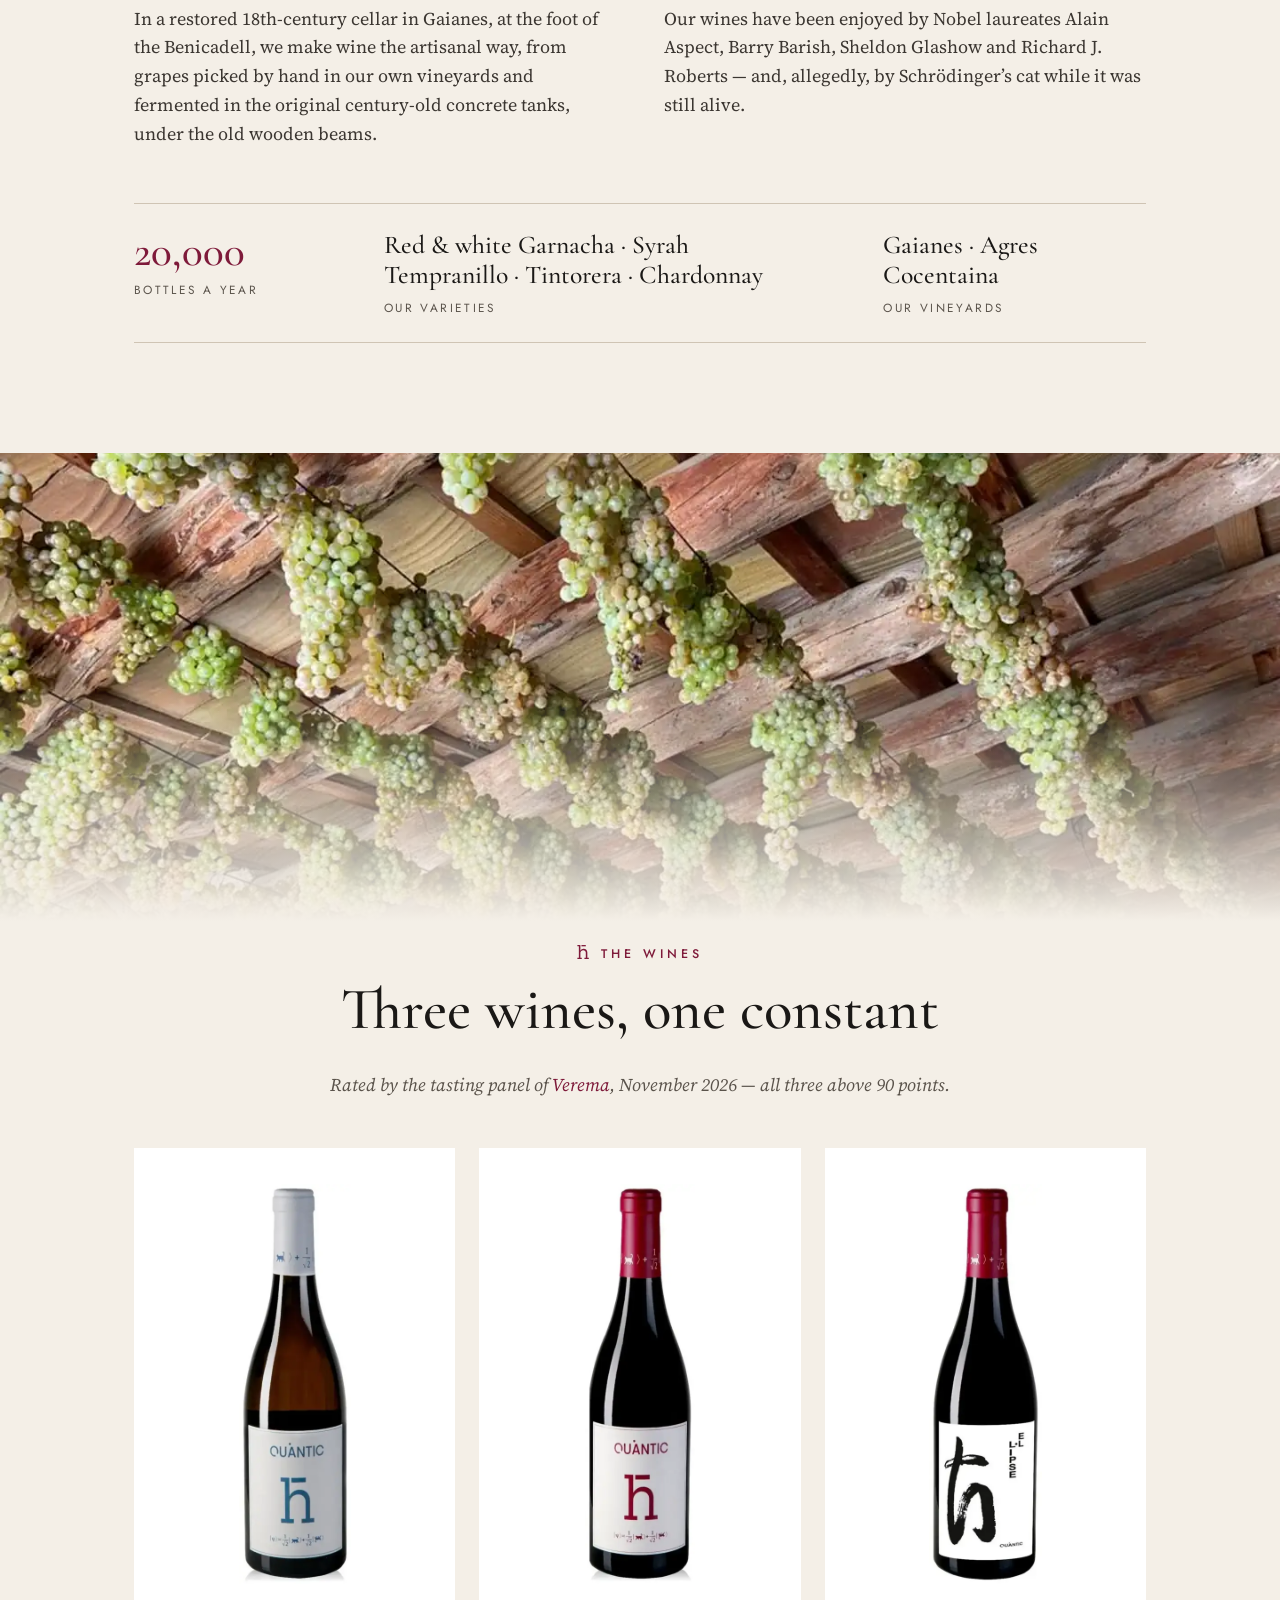
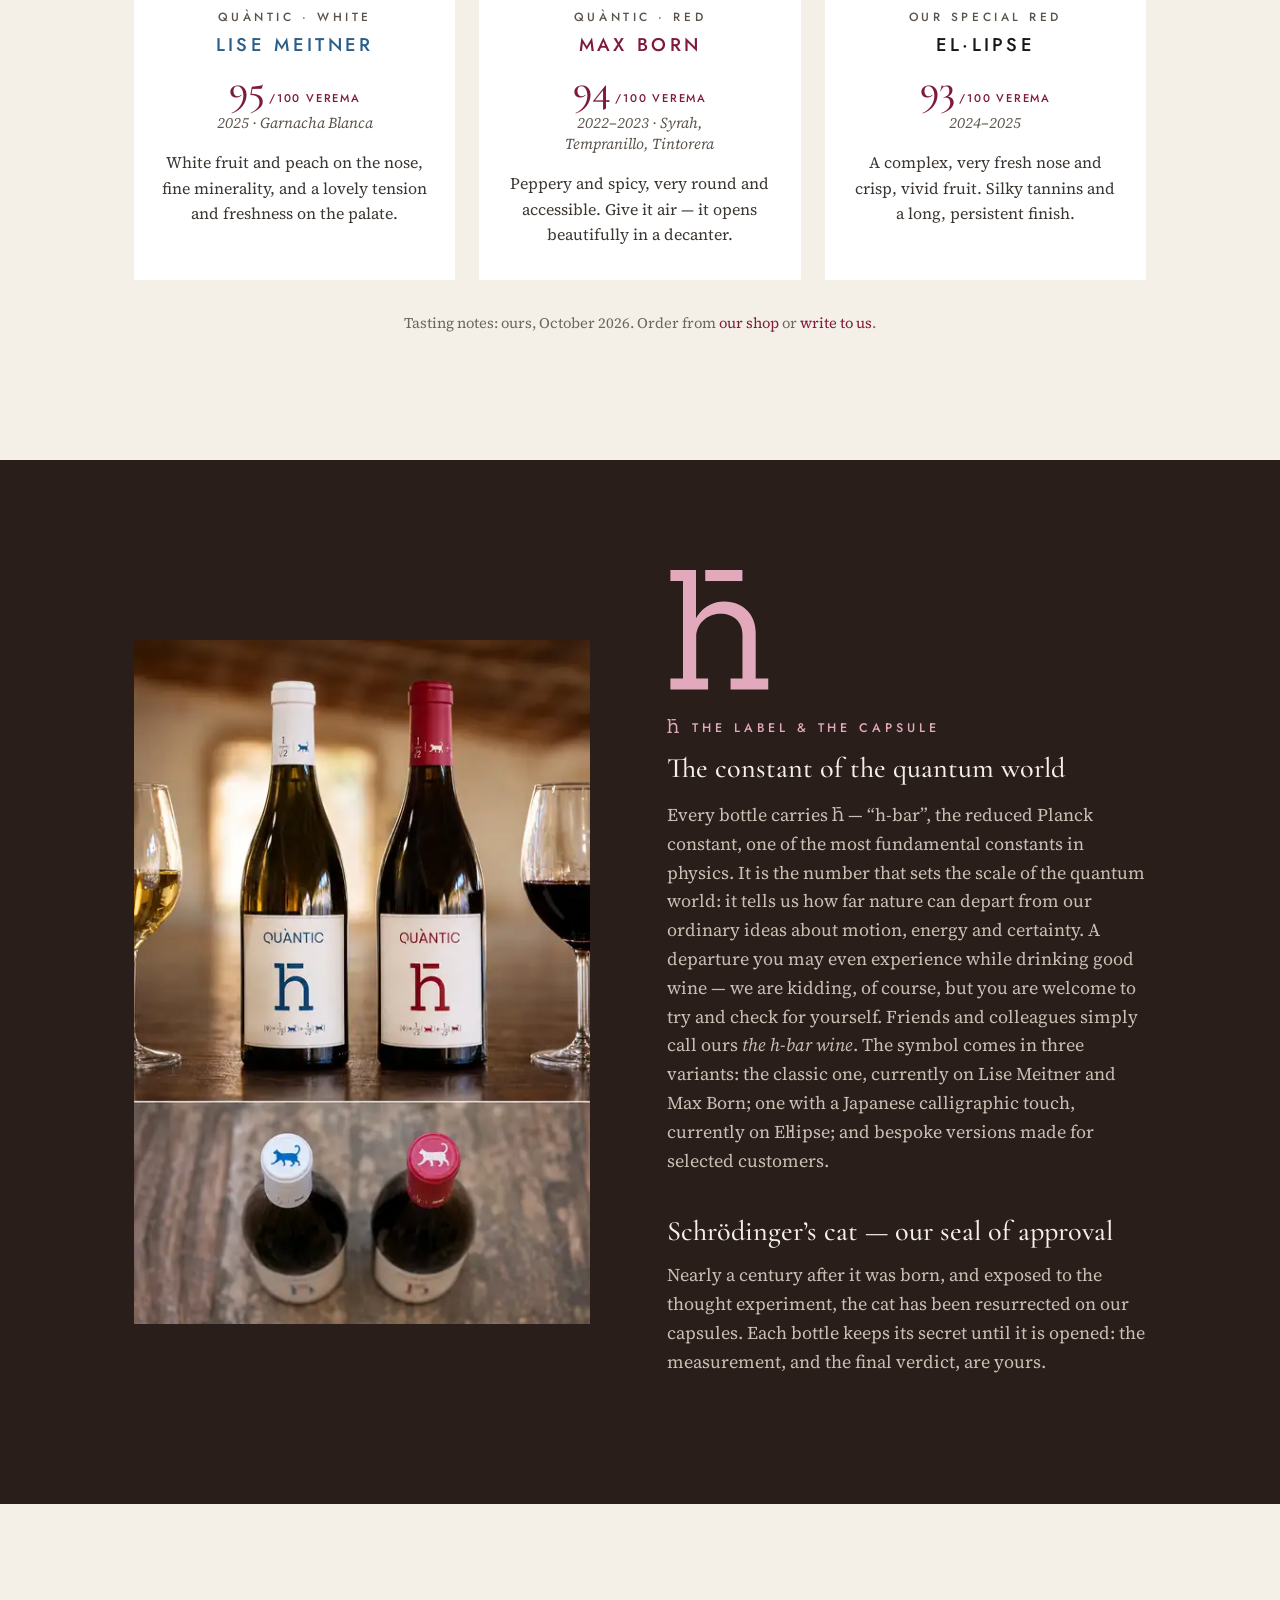
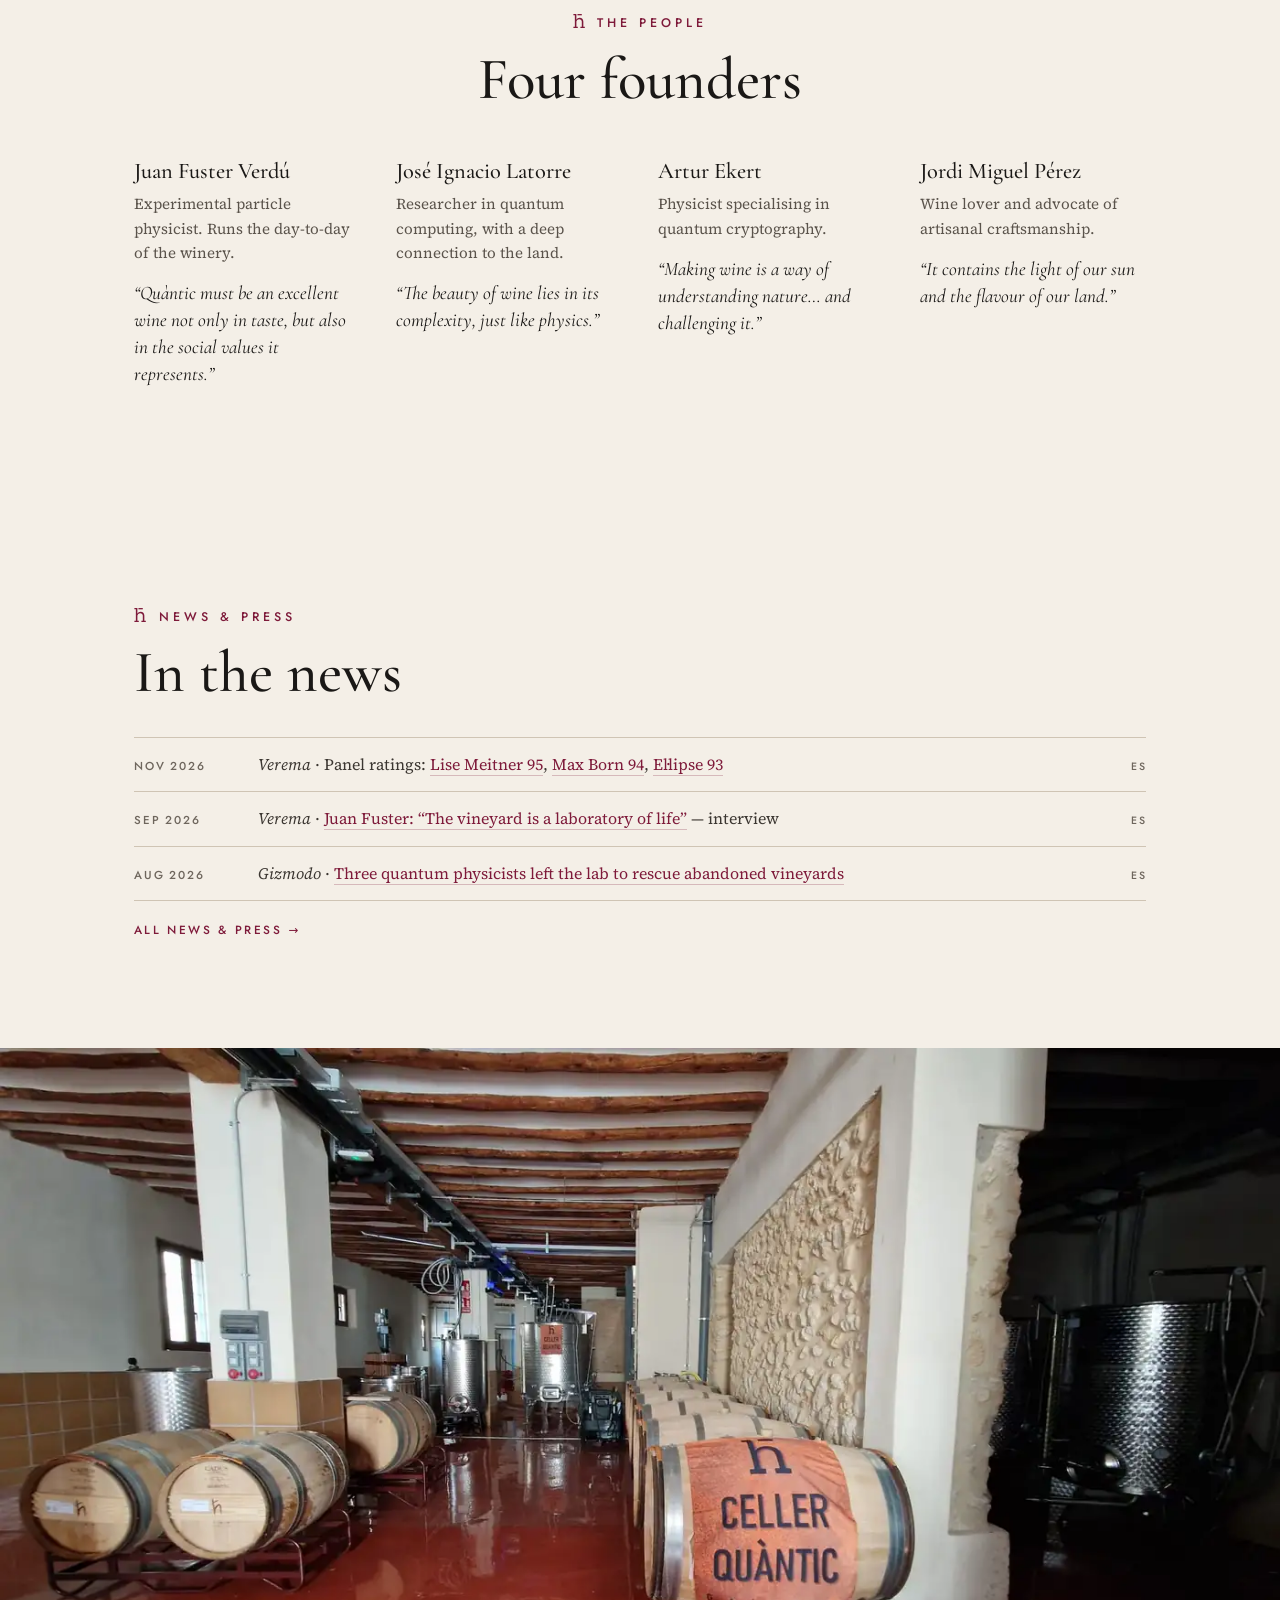
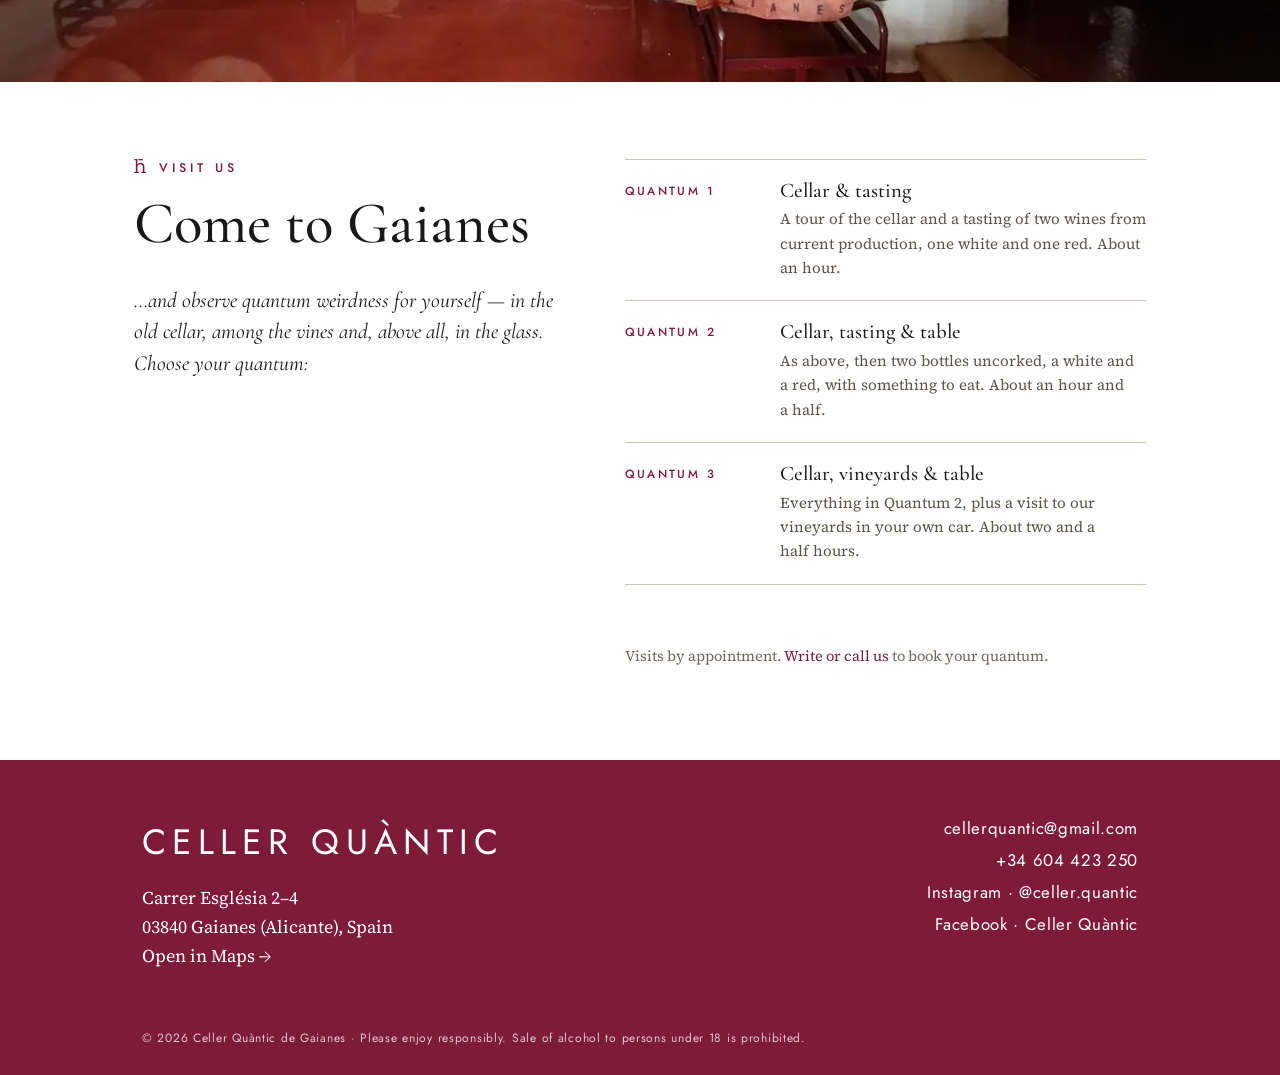
==== commit 57c78b89: "Label: explain what Planck's constant does Co-Authored-By: Claude Opus 5.5 <noreply@anthropic.com> C" ====
--- a/index.html
+++ b/index.html
@@ -123,7 +123,7 @@
         <svg class="bigh"><use href="#hbar"/></svg>
         <p class="eyebrow pink"><svg class="h"><use href="#hbar"/></svg>The label &amp; the capsule</p>
         <h2>The constant of the quantum world</h2>
-        <p>Every bottle carries <svg class="h"><use href="#hbar"/></svg> — “h‑bar”, the reduced Planck constant, one of the most fundamental constants in physics. Friends and colleagues simply call ours <em>the h‑bar wine</em>. The symbol comes in three variants: the classic one, currently on Lise Meitner and Max Born; one with a Japanese calligraphic touch, currently on El·lipse; and bespoke versions made for selected customers.</p>
+        <p>Every bottle carries <svg class="h"><use href="#hbar"/></svg> — “h‑bar”, the reduced Planck constant, one of the most fundamental constants in physics. It is the number that sets the scale of the quantum world: it tells us how far nature can depart from our ordinary ideas about motion, energy and certainty. A departure you may even experience while drinking good wine — we are kidding, of course, but you are welcome to try and check for yourself. Friends and colleagues simply call ours <em>the h‑bar wine</em>. The symbol comes in three variants: the classic one, currently on Lise Meitner and Max Born; one with a Japanese calligraphic touch, currently on El·lipse; and bespoke versions made for selected customers.</p>
         <h3>Schrödinger’s cat — our seal of approval</h3>
         <p>Nearly a century after it was born, and exposed to the thought experiment, the cat has been resurrected on our capsules. Each bottle keeps its secret until it is opened: the measurement, and the final verdict, are yours.</p>
       </div>
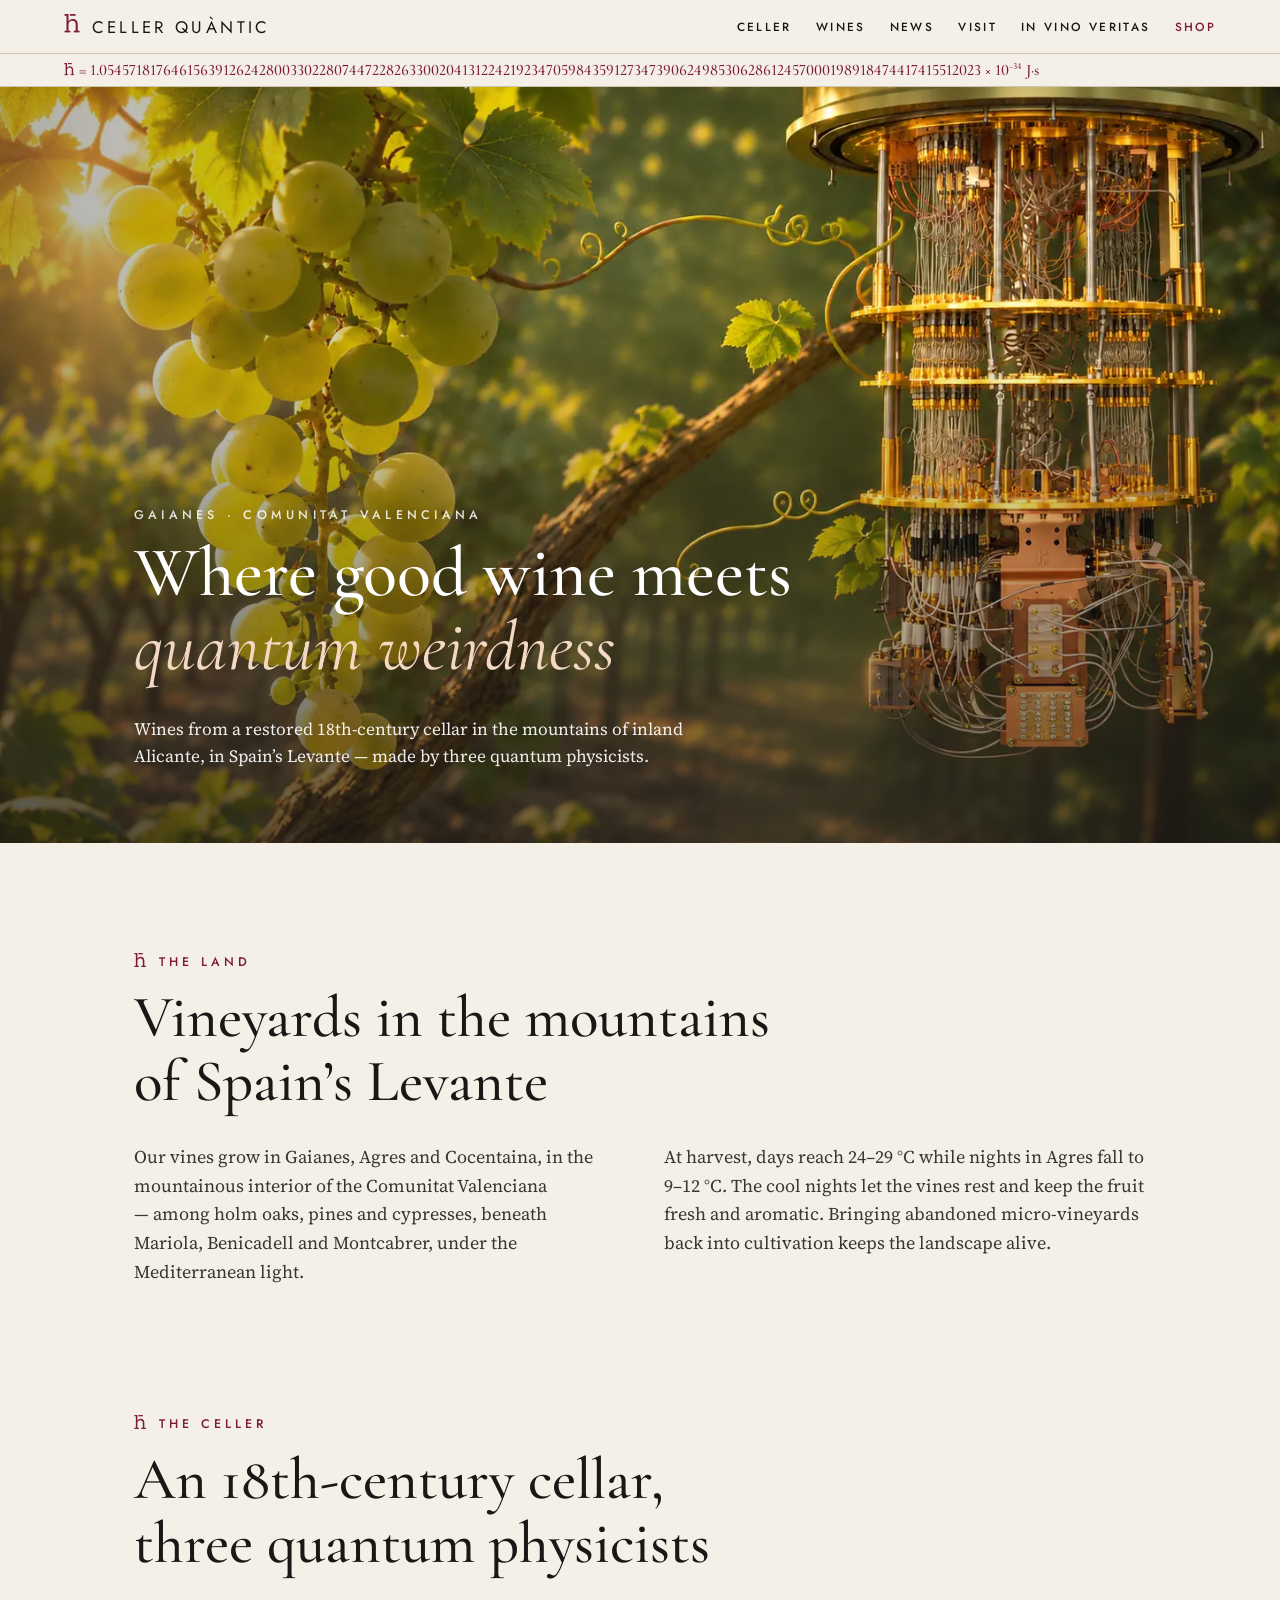
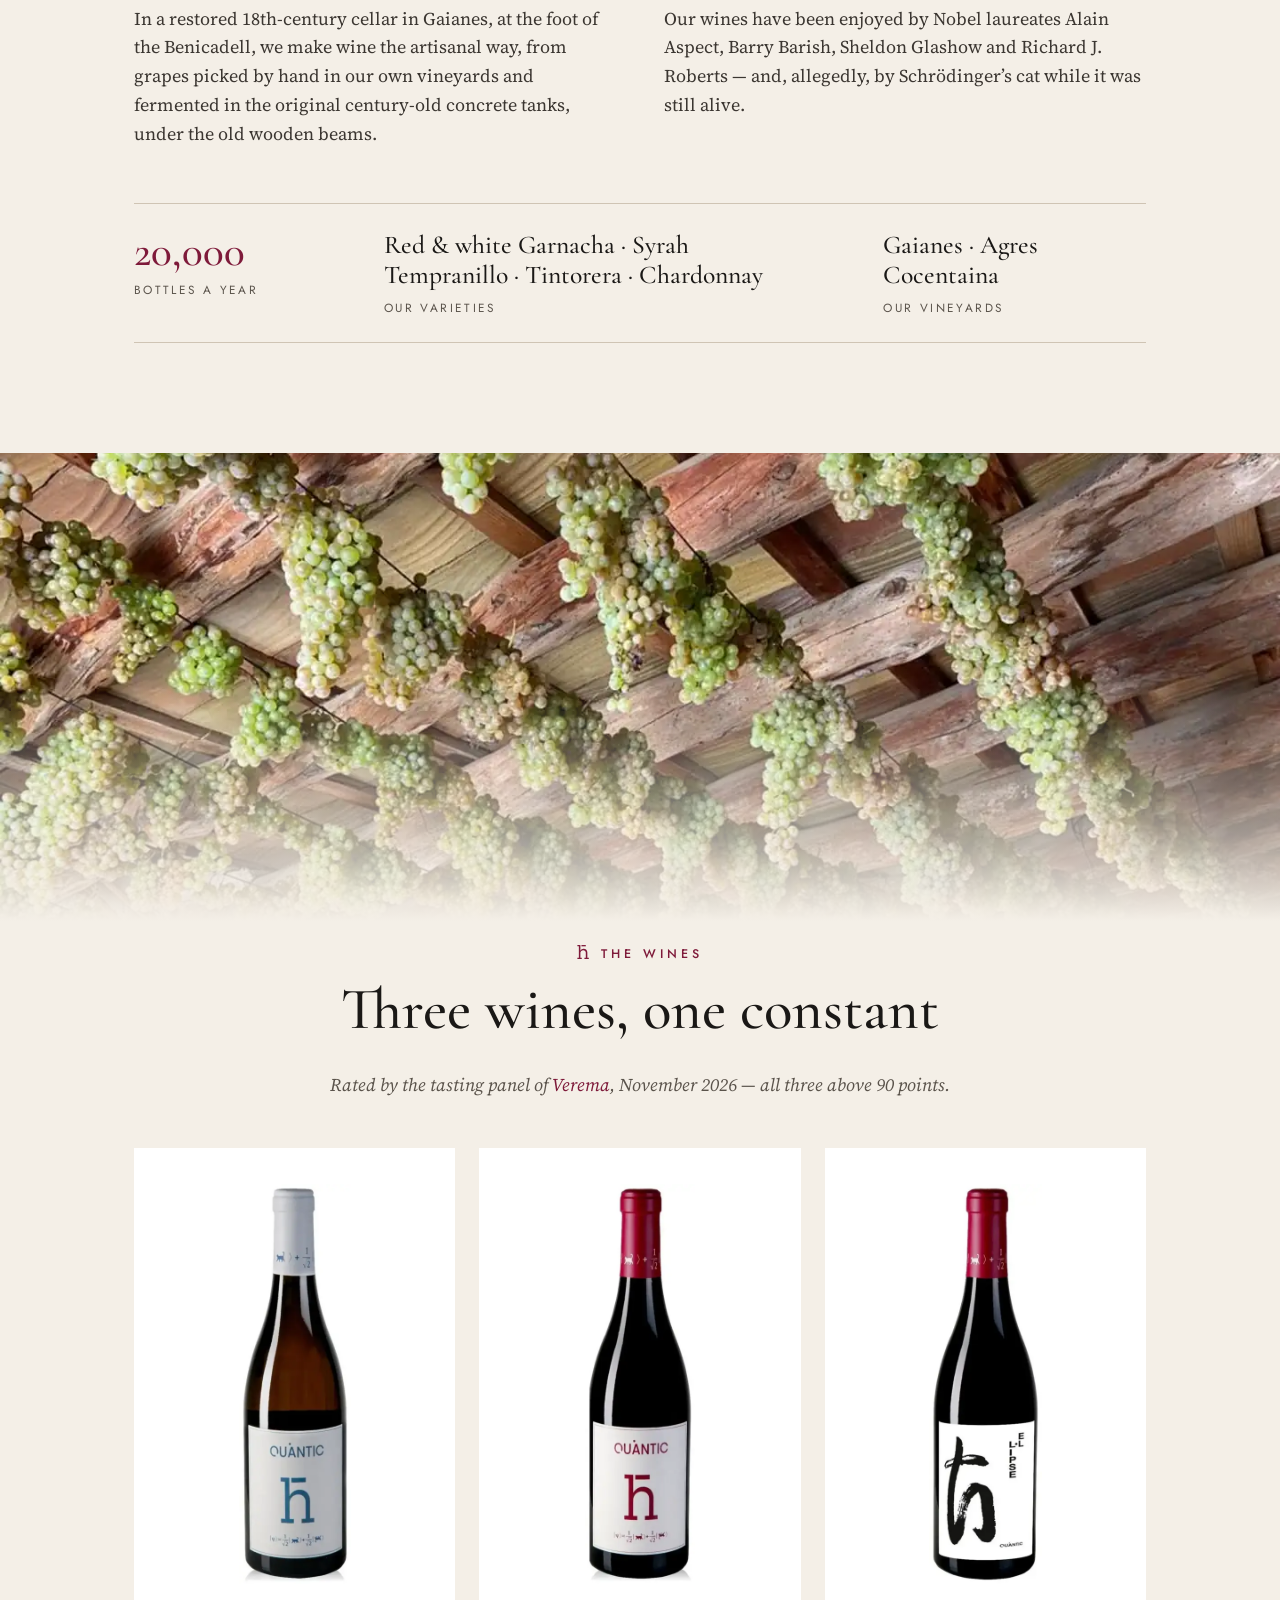
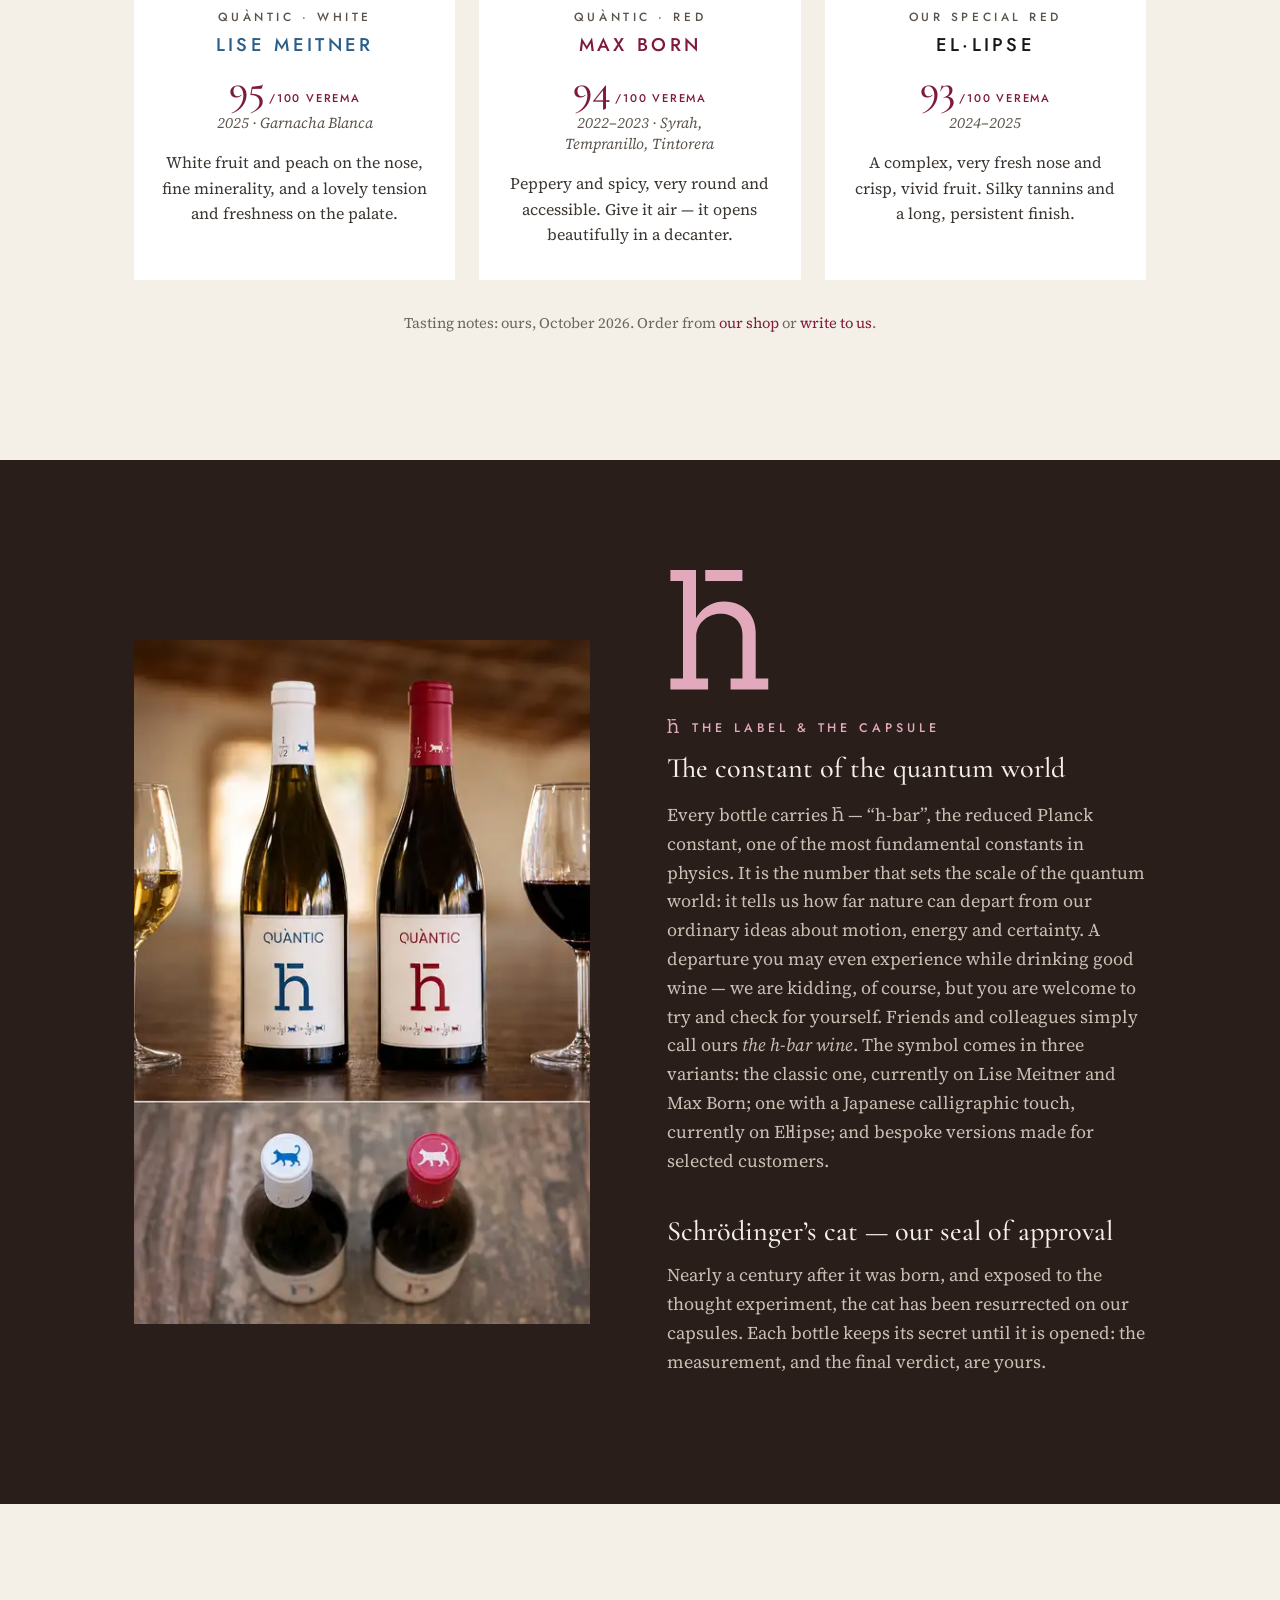
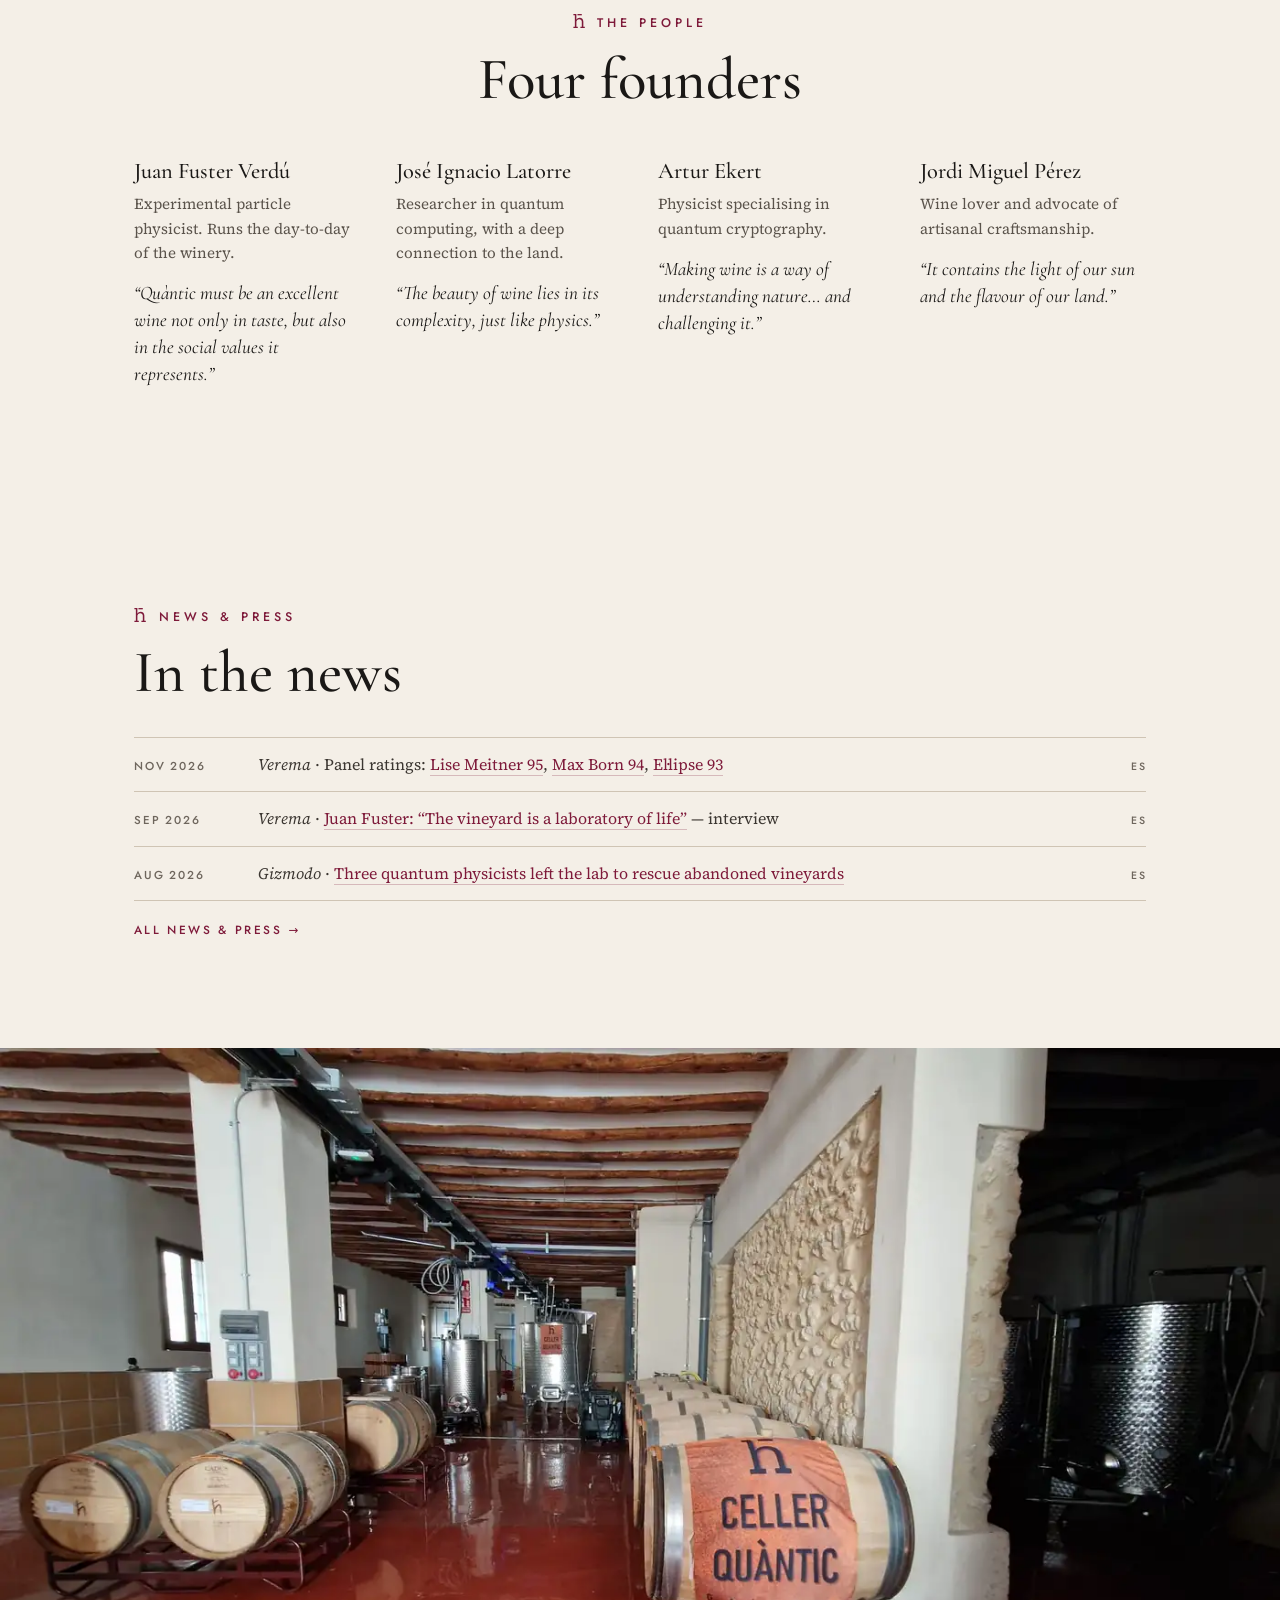
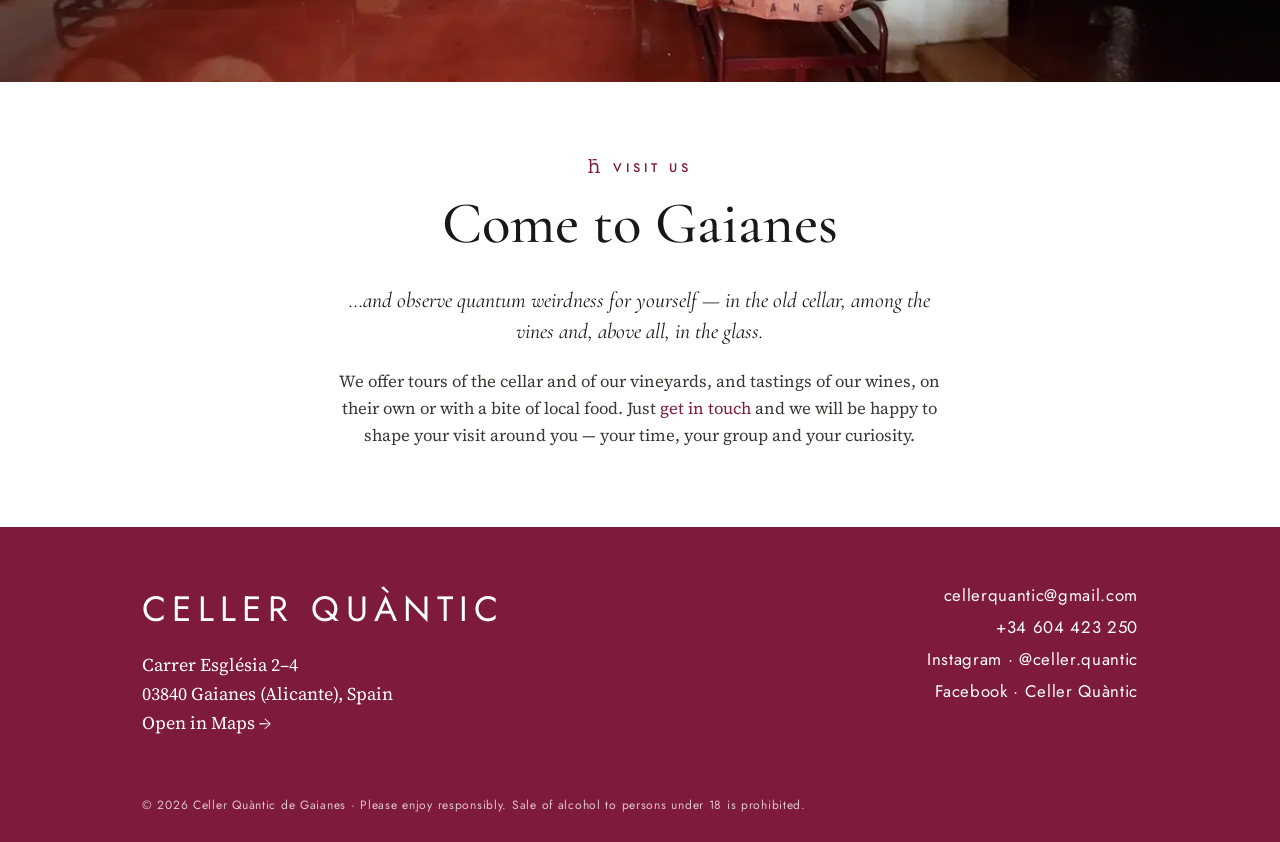
==== commit caddebf1: "Visit: one short description instead of the list of tours Co-Authored-By: Claude Opus 5.5 <noreply@a" ====
--- a/index.html
+++ b/index.html
@@ -13,7 +13,7 @@
 <link rel="preconnect" href="https://fonts.gstatic.com" crossorigin>
 <link href="https://fonts.googleapis.com/css2?family=Cormorant+Garamond:ital,wght@0,500;1,400&family=Jost:wght@500&family=Source+Serif+4:ital@0;1&display=swap" rel="stylesheet">
 <link rel="preload" as="image" href="img/lead-1448.webp" imagesrcset="img/lead-800.webp 800w, img/lead-1448.webp 1448w" imagesizes="100vw" fetchpriority="high">
-<link rel="stylesheet" href="style.css?v=17">
+<link rel="stylesheet" href="style.css?v=18">
 </head>
 <body>
 
@@ -158,17 +158,10 @@
   <section id="visit" class="visit">
     <div class="visit-img"><img src="img/cellar-1400.webp" srcset="img/cellar-800.webp 800w, img/cellar-1400.webp 1400w, img/cellar-2000.webp 2000w" sizes="100vw" width="1400" height="693" loading="lazy" decoding="async" alt="Inside the cellar in Gaianes: oak barrels, one draped with the Celler Quàntic banner, steel tanks and old wooden beams."></div>
     <div class="visit-text">
-      <div class="visit-intro">
-        <p class="eyebrow"><svg class="h"><use href="#hbar"/></svg>Visit us</p>
-        <h2>Come to Gaianes</h2>
-        <p class="visit-lede">…and observe quantum weirdness for yourself — in the old cellar, among the vines and, above all, in the glass. Choose your quantum:</p>
-      </div>
-      <ul class="tours">
-        <li><span class="q">Quantum 1</span><div><h4>Cellar &amp; tasting</h4><p>A tour of the cellar and a tasting of two wines from current production, one white and one red. About an hour.</p></div></li>
-        <li><span class="q">Quantum 2</span><div><h4>Cellar, tasting &amp; table</h4><p>As above, then two bottles uncorked, a white and a red, with something to eat. About an hour and a half.</p></div></li>
-        <li><span class="q">Quantum 3</span><div><h4>Cellar, vineyards &amp; table</h4><p>Everything in Quantum 2, plus a visit to our vineyards in your own car. About two and a half hours.</p></div></li>
-      </ul>
-      <p class="note">Visits by appointment. <a href="#contact">Write or call us</a> to book your quantum.</p>
+      <p class="eyebrow"><svg class="h"><use href="#hbar"/></svg>Visit us</p>
+      <h2>Come to Gaianes</h2>
+      <p class="visit-lede">…and observe quantum weirdness for yourself — in the old cellar, among the vines and, above all, in the glass.</p>
+      <p>We offer tours of the cellar and of our vineyards, and tastings of our wines, on their own or with a bite of local food. Just <a href="#contact">get in touch</a> and we will be happy to shape your visit around you — your time, your group and your curiosity.</p>
     </div>
   </section>
 
--- a/style.css
+++ b/style.css
@@ -134,17 +134,10 @@
 .visit{padding:0;background:var(--white)}
 .visit-img{margin:0}
 .visit-img img{width:100%;height:auto;aspect-ratio:2000/990;max-height:82vh;object-fit:cover;object-position:50% 60%}
-.visit-text{max-width:var(--max);margin:0 auto;padding:clamp(48px,6vw,88px) var(--pad);display:grid;grid-template-columns:minmax(0,.9fr) minmax(0,1.1fr);column-gap:64px;align-items:start}
-.visit-intro{grid-column:1;grid-row:1 / span 2}
-.visit-text > .tours{grid-column:2;margin-top:0}
-.visit-text > .note{grid-column:2}
+.visit-text{max-width:46rem;margin:0 auto;padding:clamp(48px,6vw,88px) var(--pad);text-align:center}
+.visit-text .visit-lede{margin-left:auto;margin-right:auto}
+.visit-text p:last-child{font-size:1.05rem;max-width:36em;margin:0 auto}
 .visit-lede{font:italic 400 1.35rem/1.45 var(--display);color:var(--ink);max-width:28em}
-.tours{list-style:none;margin:28px 0;padding:0}
-.tours li{display:grid;grid-template-columns:7.5em 1fr;gap:20px;padding:20px 0;border-top:1px solid var(--line)}
-.tours li:last-child{border-bottom:1px solid var(--line)}
-.tours .q{font:500 .74rem/1.9 var(--caps);letter-spacing:.2em;text-transform:uppercase;color:var(--accent)}
-.tours h4{font-size:1.3rem;margin-bottom:.25em}
-.tours p{margin:0;font-size:.95rem;color:var(--muted)}
 
 /* news */
 .press{list-style:none;margin:32px 0 0;padding:0;border-top:1px solid var(--line)}
@@ -179,9 +172,7 @@
   .grid3{grid-template-columns:1fr;max-width:460px;margin-left:auto;margin-right:auto}
   .wine img{height:340px}
   .grid4{grid-template-columns:1fr 1fr}
-  .visit-text{grid-template-columns:1fr}
-  .visit-text > *{grid-column:1 !important;grid-row:auto !important}
-  .visit-text > .tours{margin-top:20px}
+  .visit-text{text-align:left}
   .band-right{align-items:flex-start}
 }
 @media (max-width:560px){
@@ -191,7 +182,6 @@
   .nav nav a,.brand{white-space:nowrap}
   .nav nav a{letter-spacing:.14em}
   .grid4{grid-template-columns:1fr}
-  .tours li{grid-template-columns:1fr;gap:4px}
-  .press li{grid-template-columns:1fr auto;gap:4px 12px}
+    .press li{grid-template-columns:1fr auto;gap:4px 12px}
   .press time{grid-column:1/-1}
 }
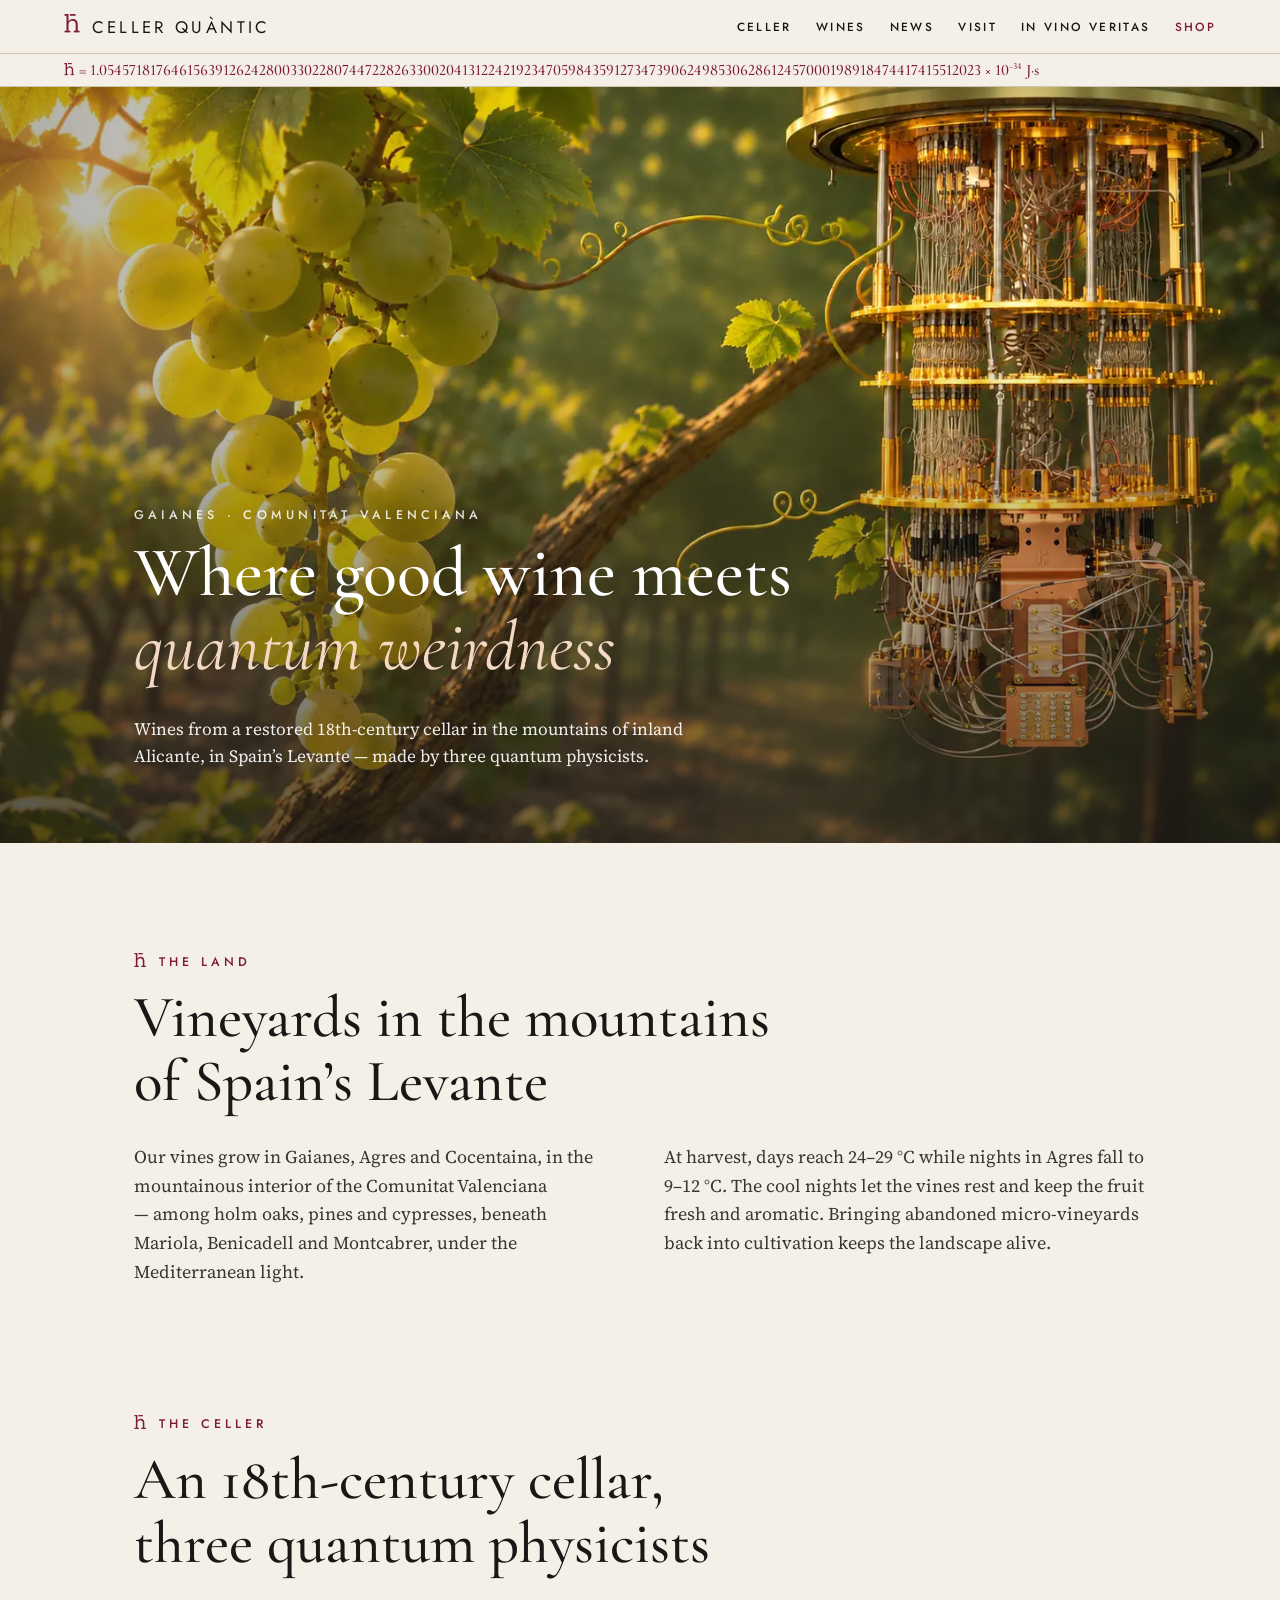
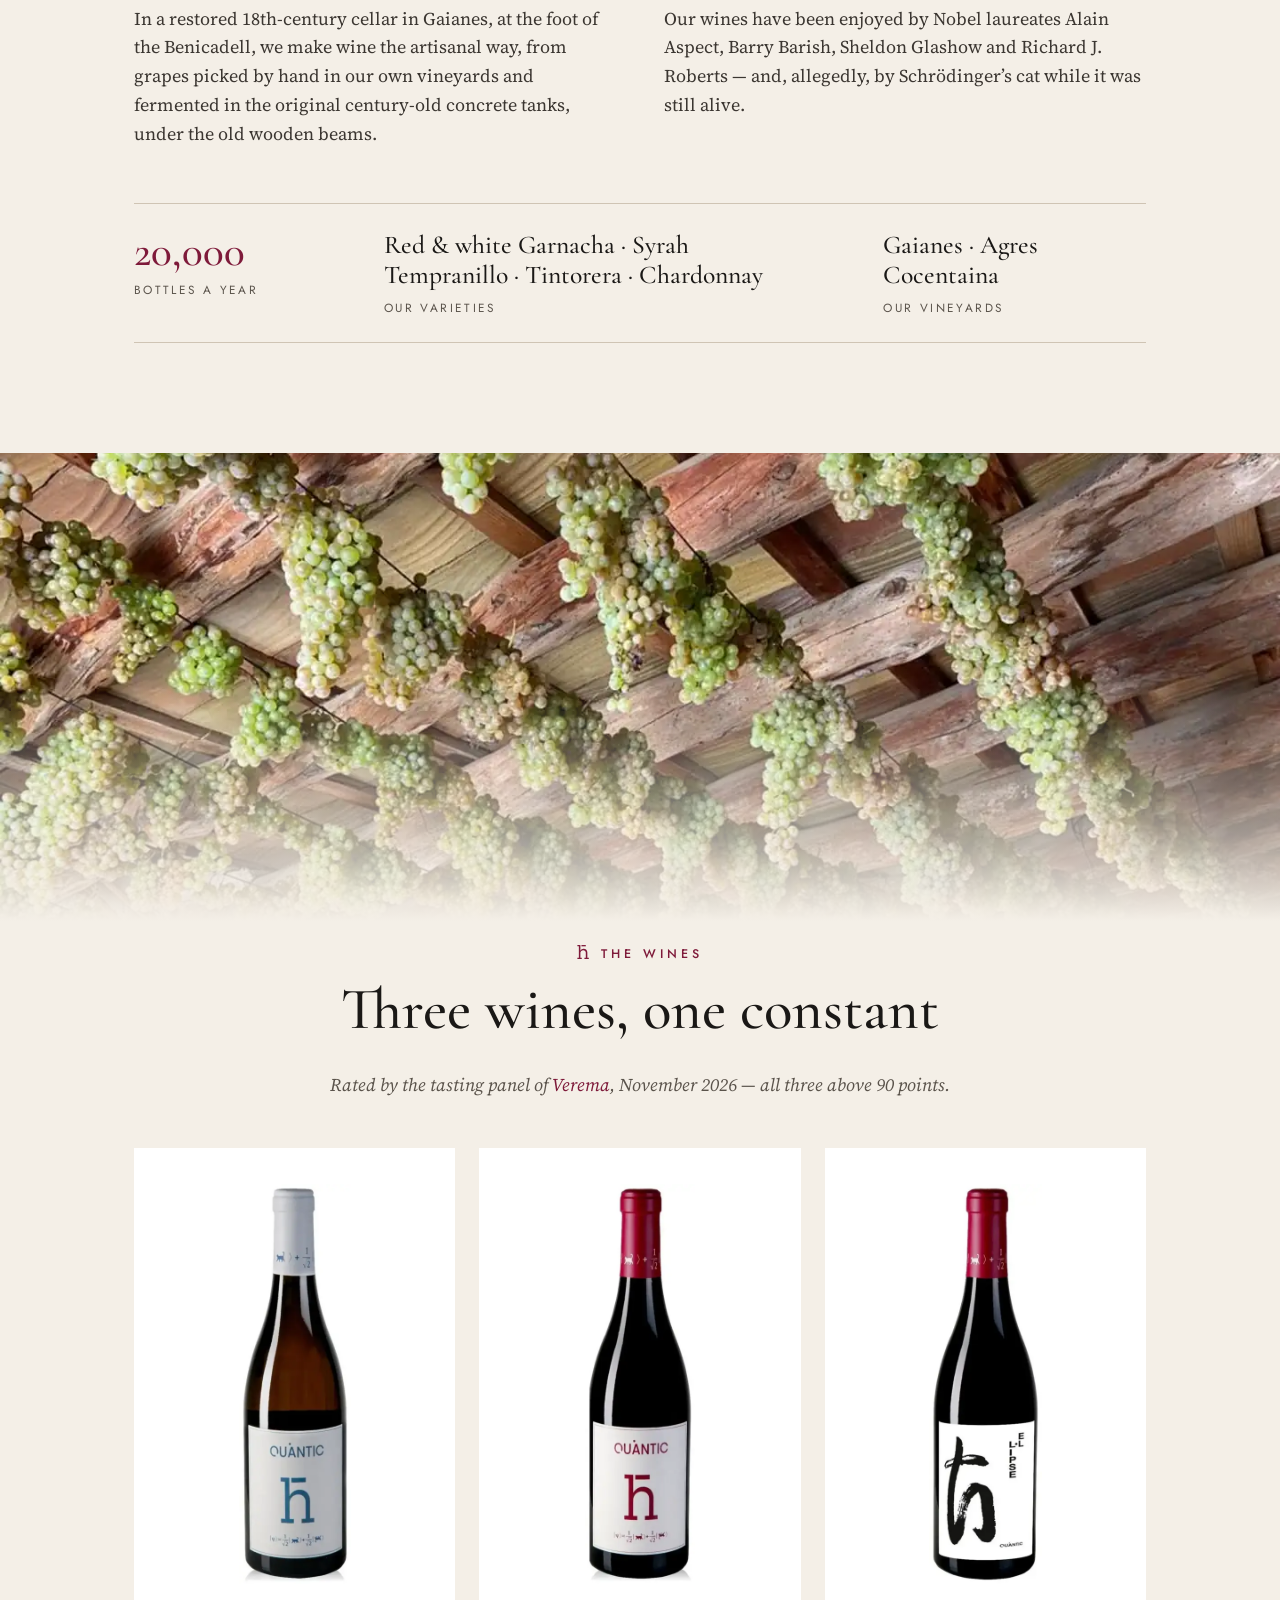
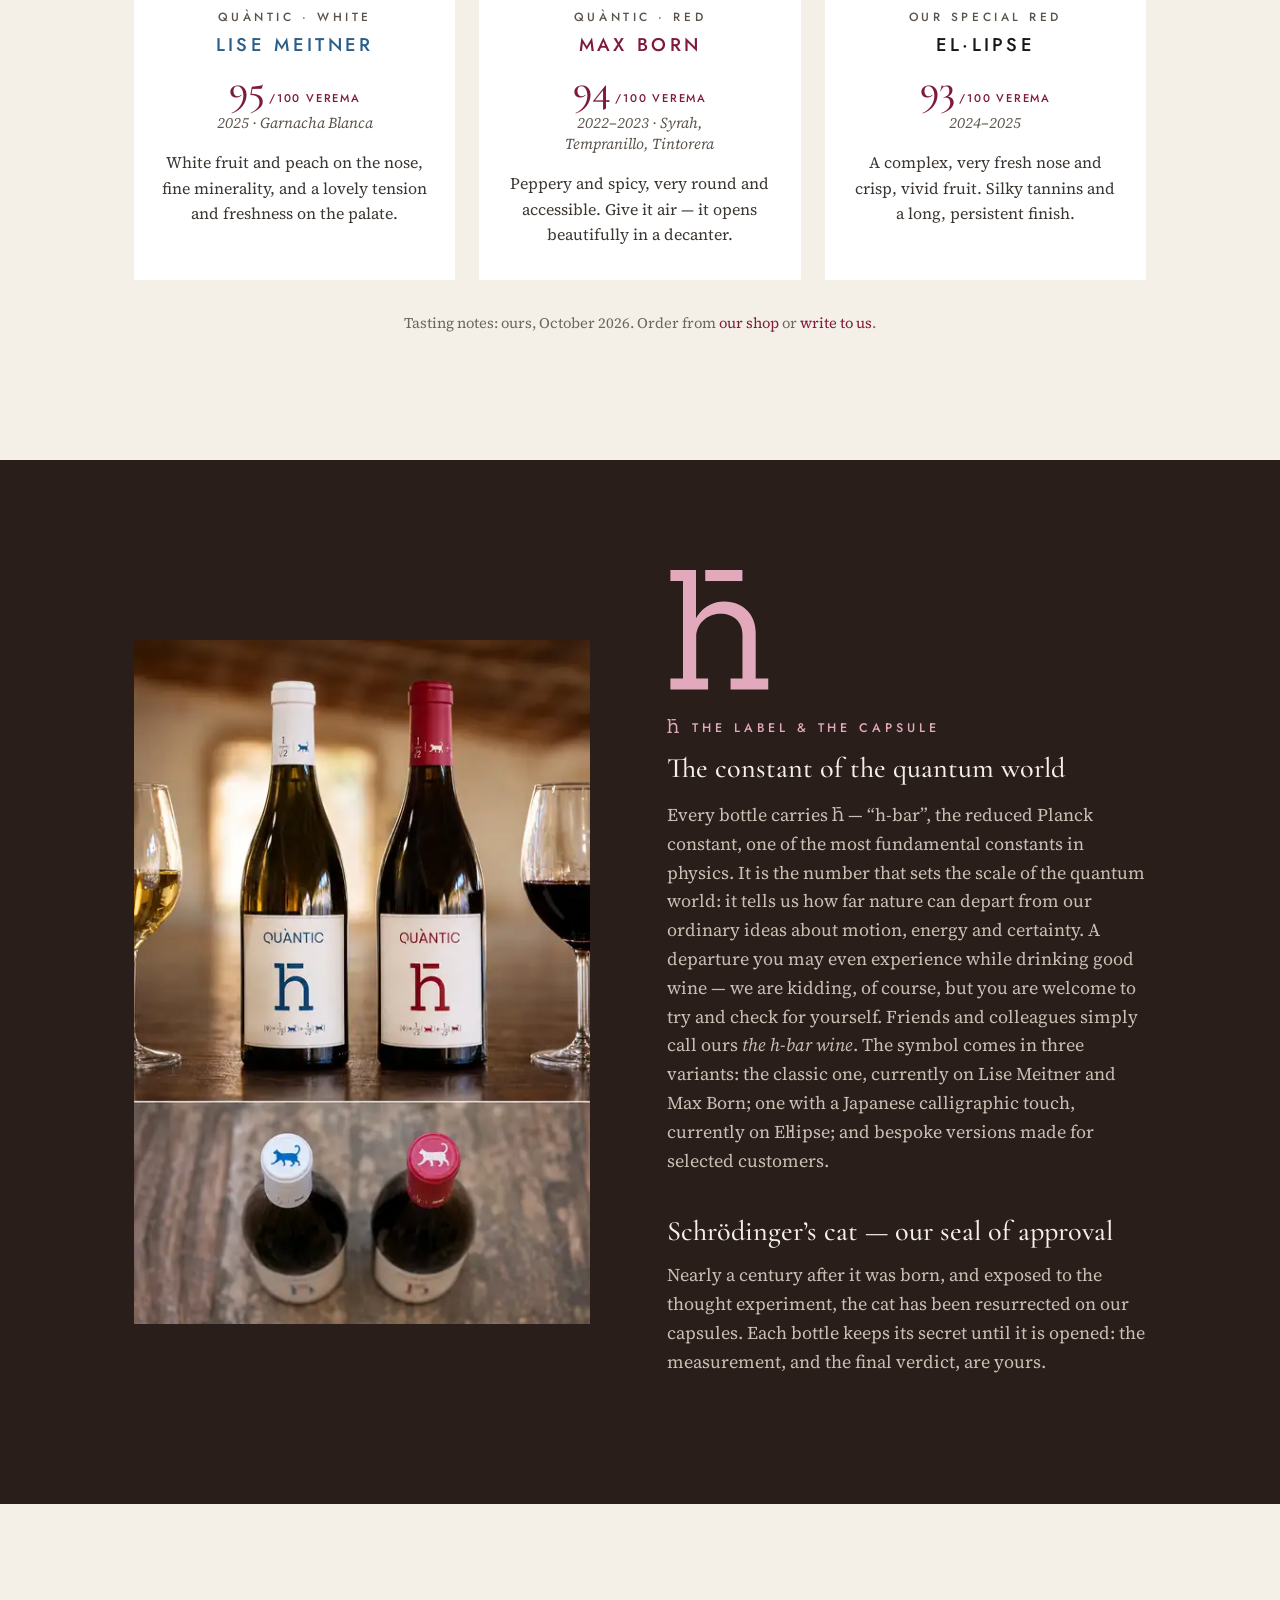
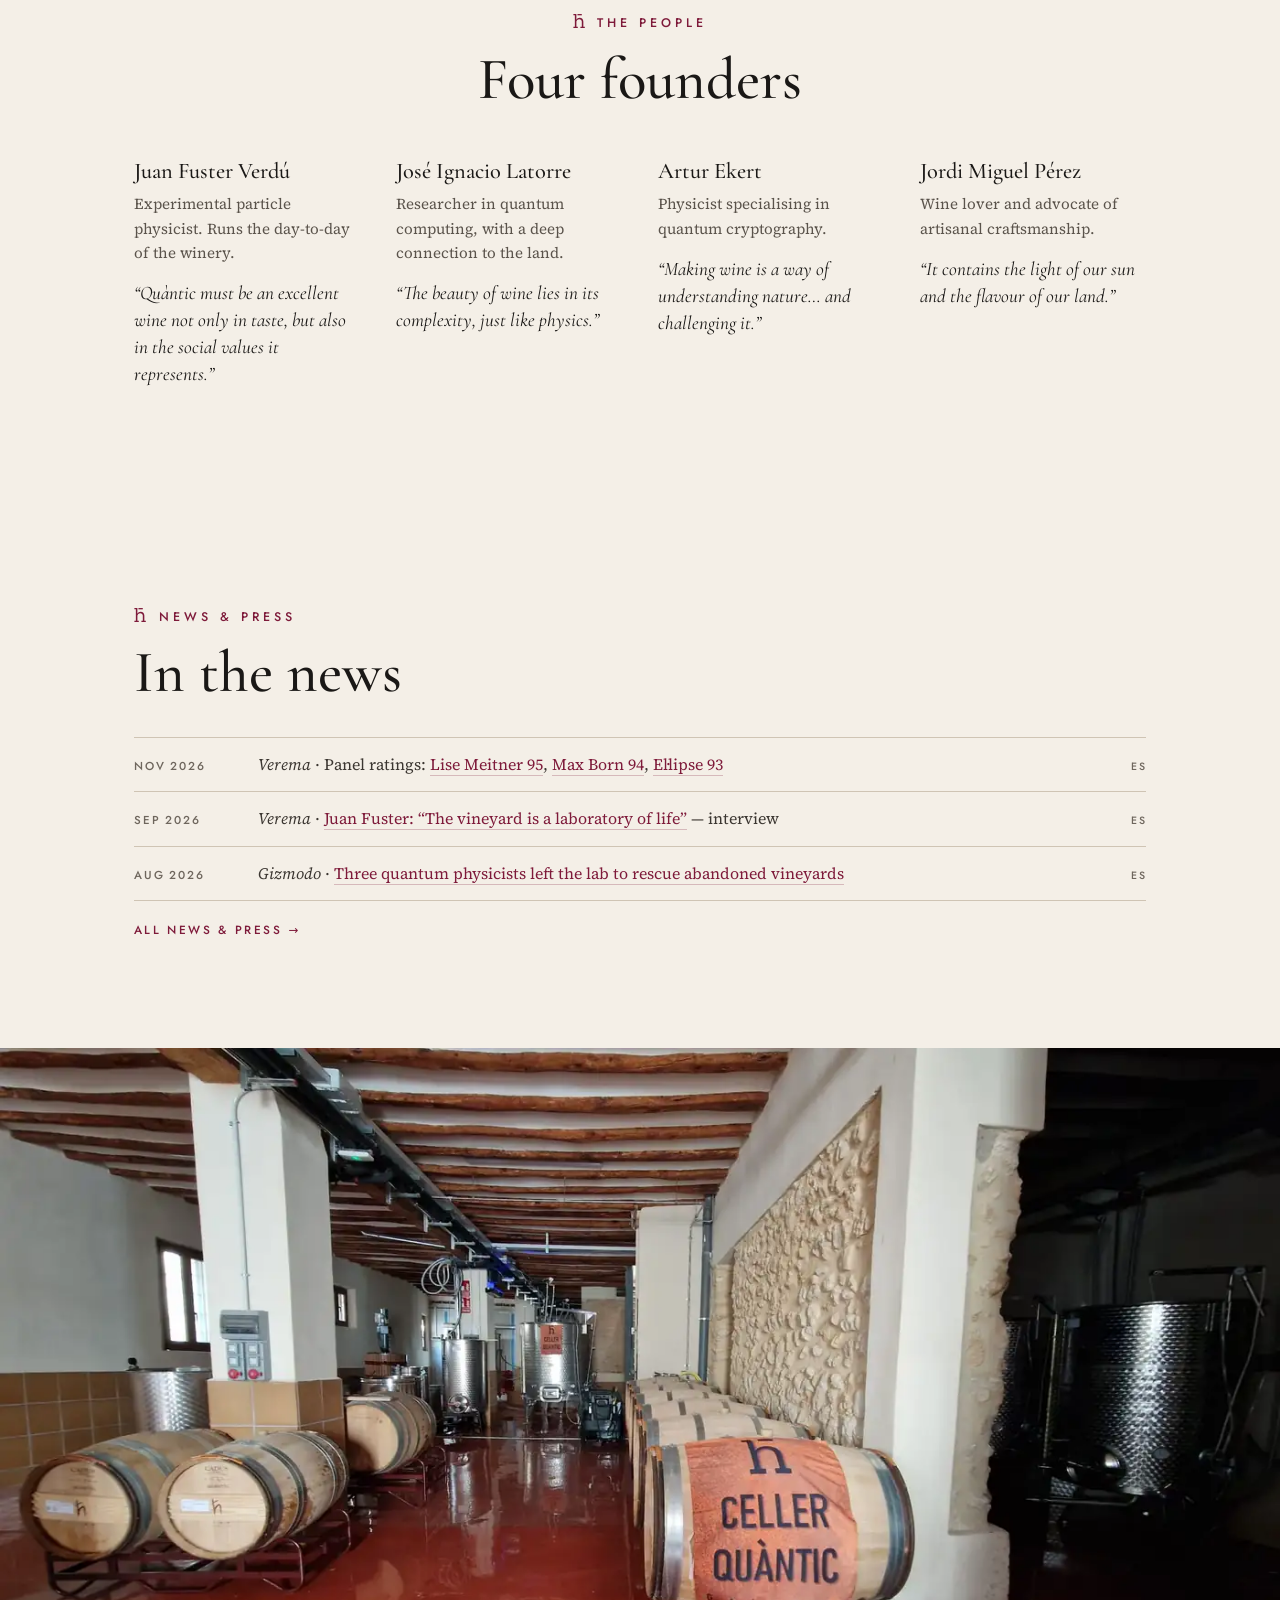
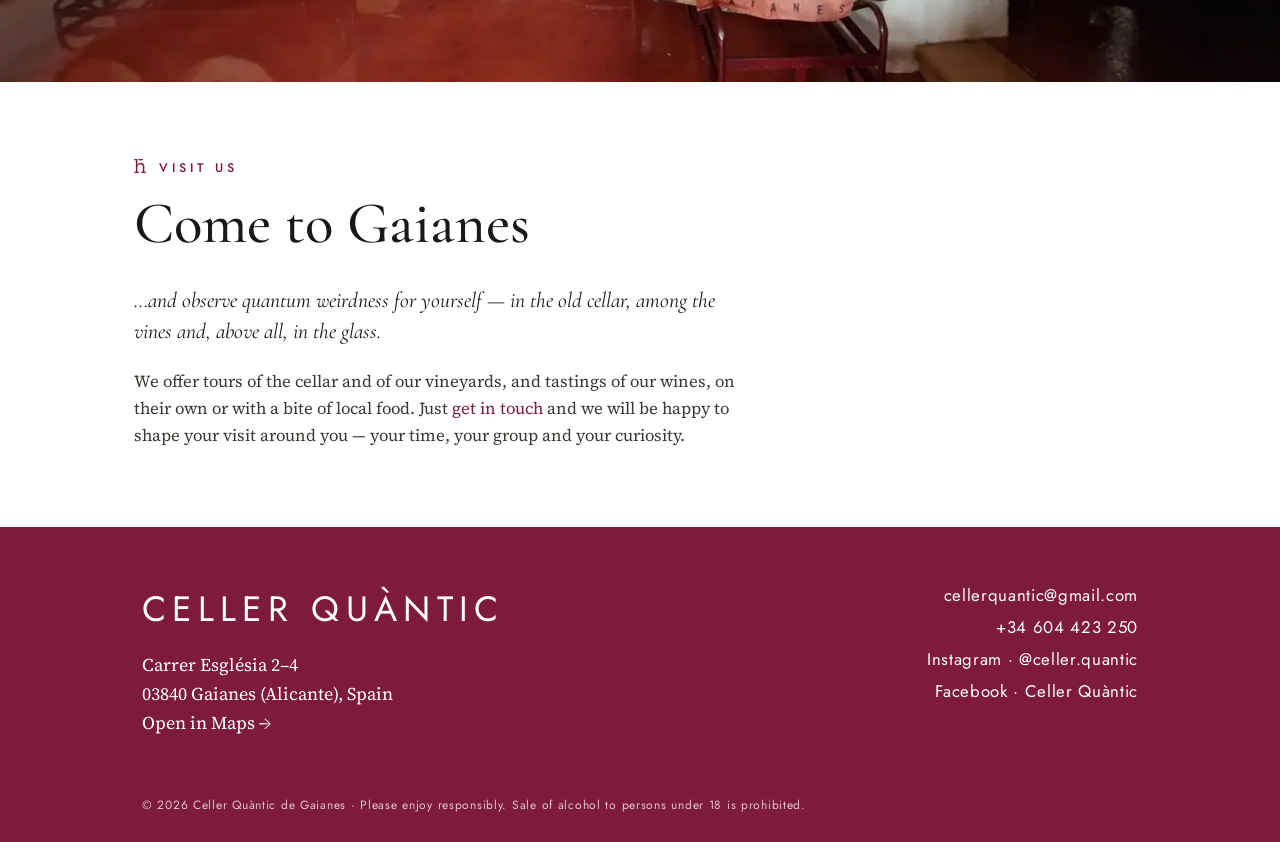
==== commit 5a13bcc0: "Visit: left-align the text Co-Authored-By: Claude Opus 5.5 <noreply@anthropic.com> Claude-Session: h" ====
--- a/index.html
+++ b/index.html
@@ -13,7 +13,7 @@
 <link rel="preconnect" href="https://fonts.gstatic.com" crossorigin>
 <link href="https://fonts.googleapis.com/css2?family=Cormorant+Garamond:ital,wght@0,500;1,400&family=Jost:wght@500&family=Source+Serif+4:ital@0;1&display=swap" rel="stylesheet">
 <link rel="preload" as="image" href="img/lead-1448.webp" imagesrcset="img/lead-800.webp 800w, img/lead-1448.webp 1448w" imagesizes="100vw" fetchpriority="high">
-<link rel="stylesheet" href="style.css?v=18">
+<link rel="stylesheet" href="style.css?v=19">
 </head>
 <body>
 
--- a/style.css
+++ b/style.css
@@ -134,9 +134,8 @@
 .visit{padding:0;background:var(--white)}
 .visit-img{margin:0}
 .visit-img img{width:100%;height:auto;aspect-ratio:2000/990;max-height:82vh;object-fit:cover;object-position:50% 60%}
-.visit-text{max-width:46rem;margin:0 auto;padding:clamp(48px,6vw,88px) var(--pad);text-align:center}
-.visit-text .visit-lede{margin-left:auto;margin-right:auto}
-.visit-text p:last-child{font-size:1.05rem;max-width:36em;margin:0 auto}
+.visit-text{max-width:var(--max);margin:0 auto;padding:clamp(48px,6vw,88px) var(--pad)}
+.visit-text p:last-child{font-size:1.05rem;max-width:36em;margin:0}
 .visit-lede{font:italic 400 1.35rem/1.45 var(--display);color:var(--ink);max-width:28em}
 
 /* news */
@@ -172,7 +171,6 @@
   .grid3{grid-template-columns:1fr;max-width:460px;margin-left:auto;margin-right:auto}
   .wine img{height:340px}
   .grid4{grid-template-columns:1fr 1fr}
-  .visit-text{text-align:left}
   .band-right{align-items:flex-start}
 }
 @media (max-width:560px){
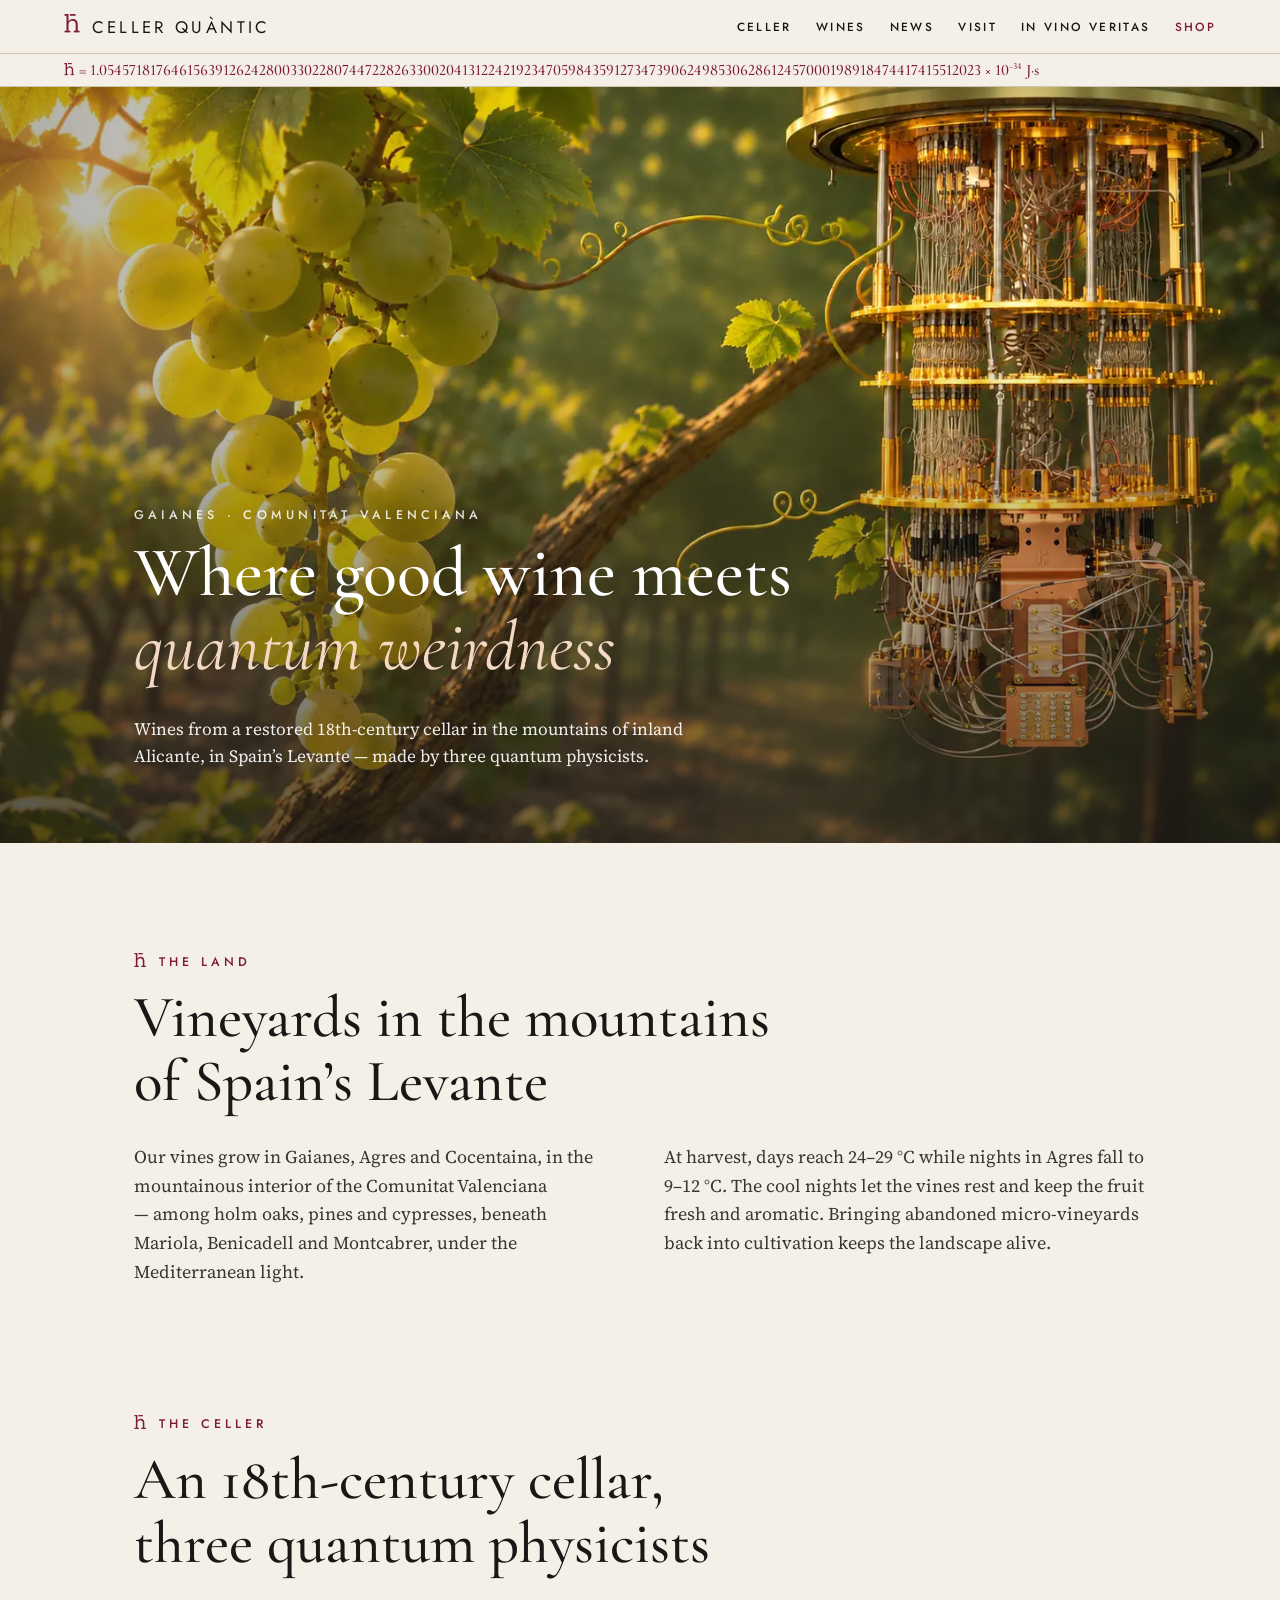
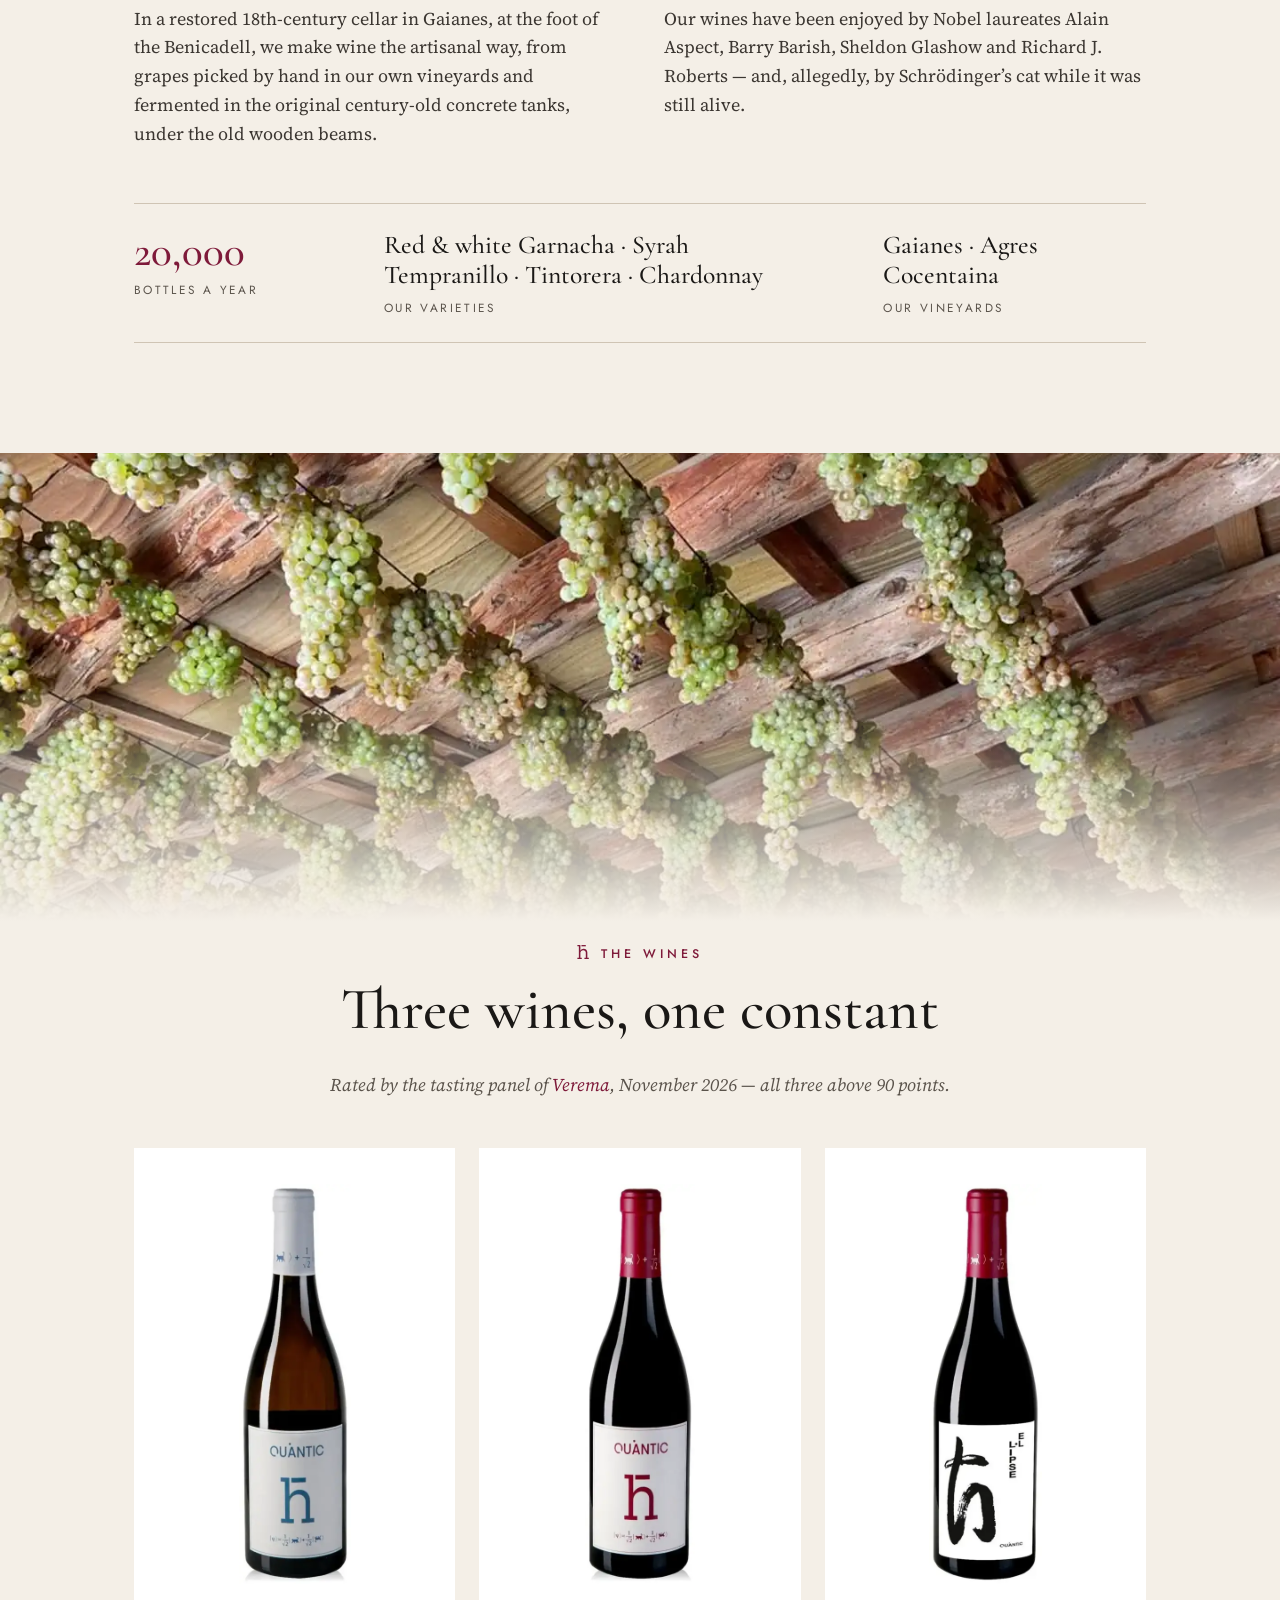
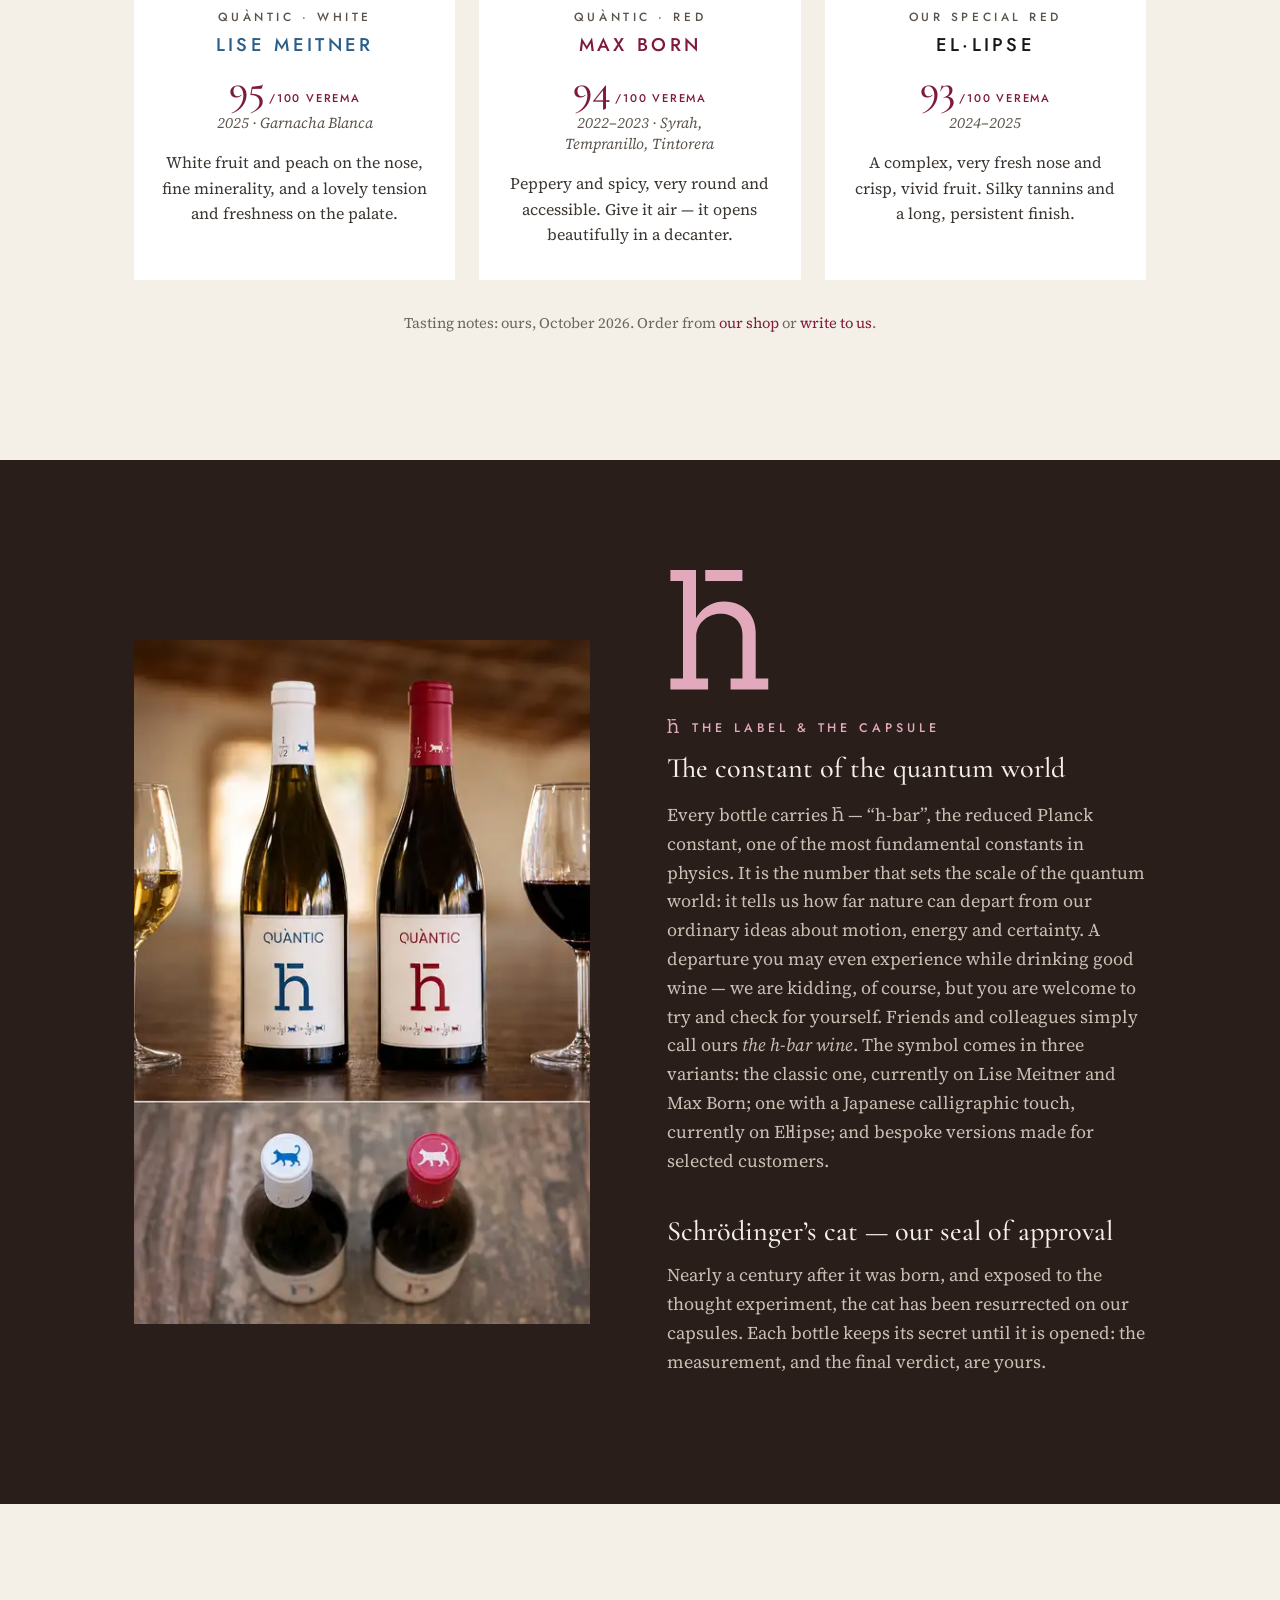
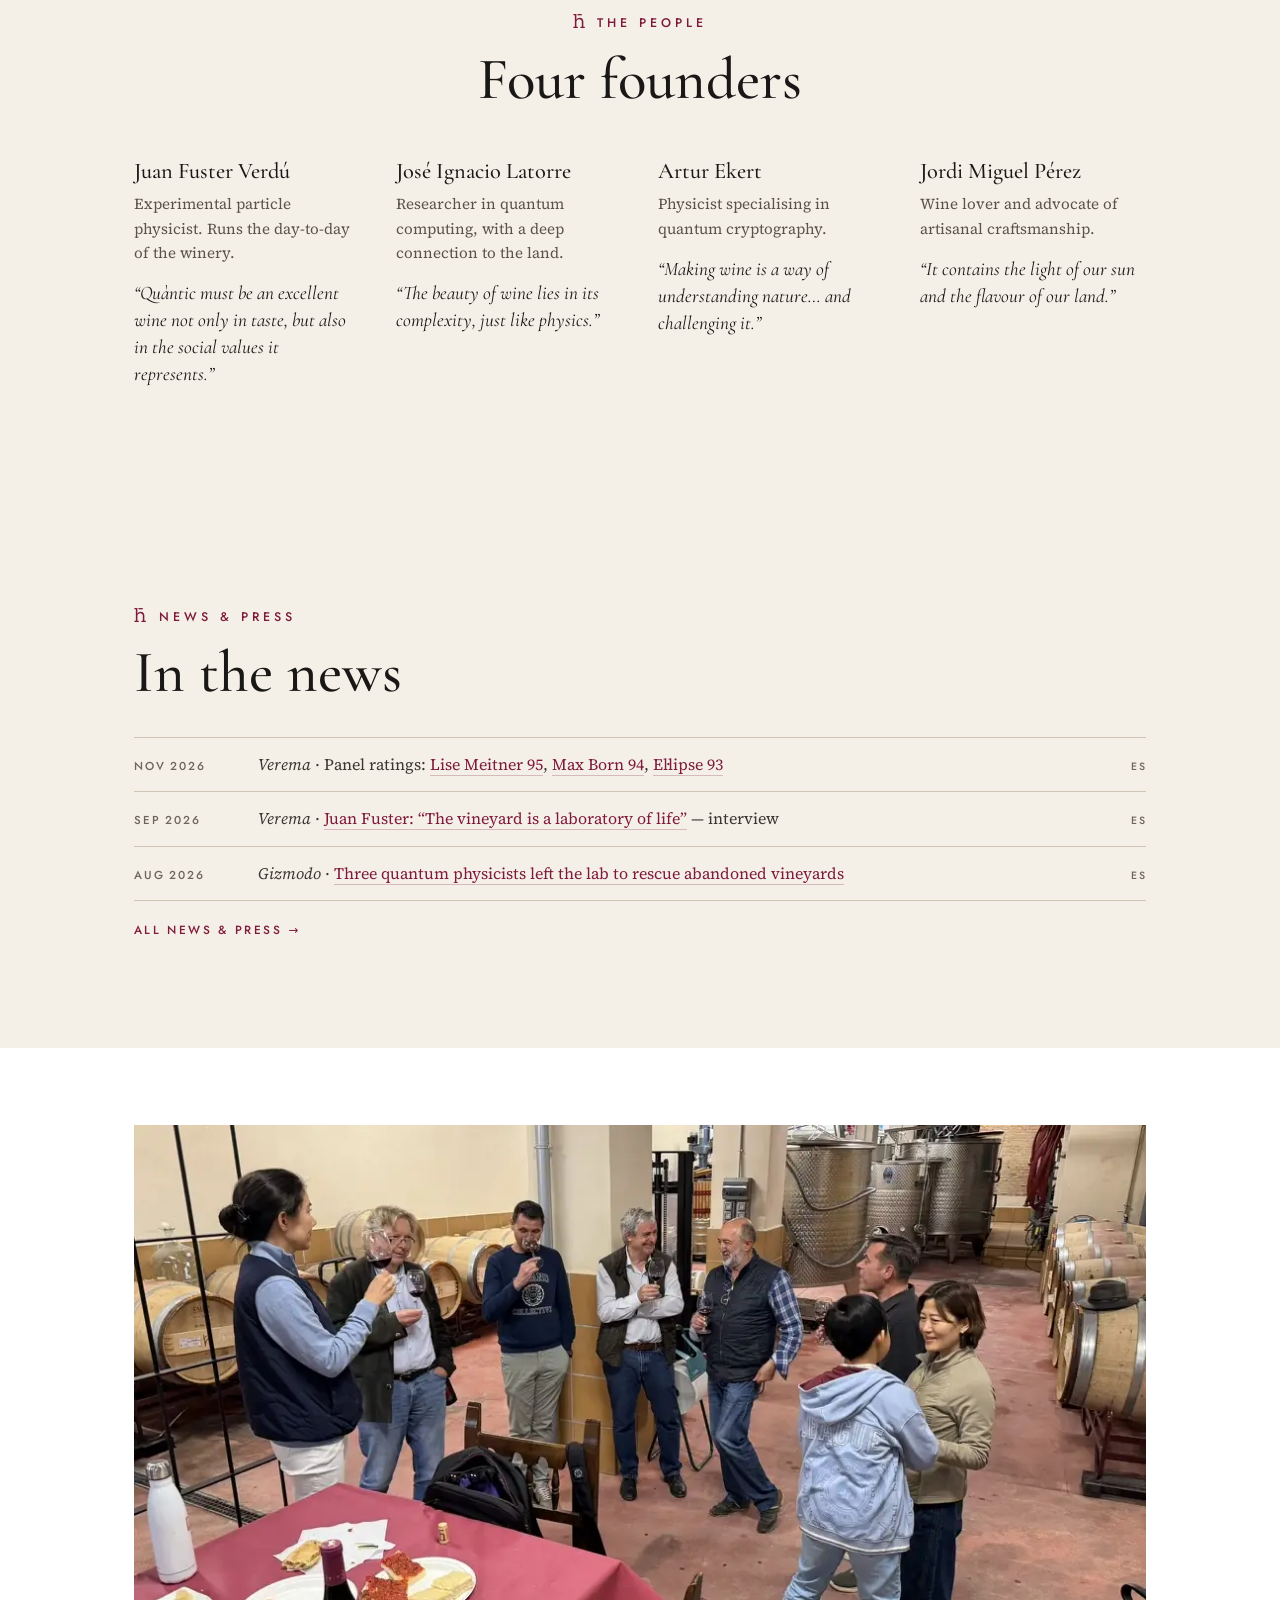
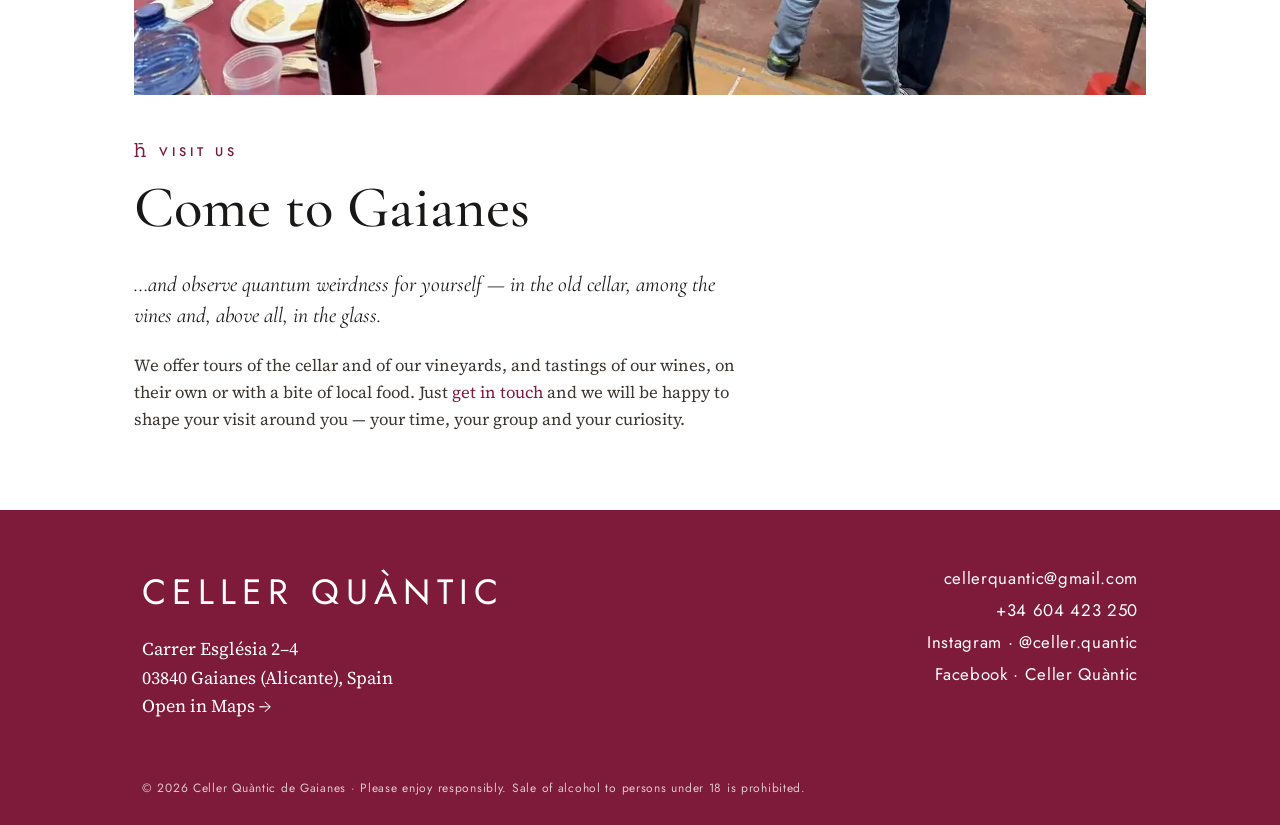
==== commit de48af11: "Visit: tasting photo, cropped and framed within the page Co-Authored-By: Claude Opus 5.5 <noreply@an" ====
--- a/index.html
+++ b/index.html
@@ -13,7 +13,7 @@
 <link rel="preconnect" href="https://fonts.gstatic.com" crossorigin>
 <link href="https://fonts.googleapis.com/css2?family=Cormorant+Garamond:ital,wght@0,500;1,400&family=Jost:wght@500&family=Source+Serif+4:ital@0;1&display=swap" rel="stylesheet">
 <link rel="preload" as="image" href="img/lead-1448.webp" imagesrcset="img/lead-800.webp 800w, img/lead-1448.webp 1448w" imagesizes="100vw" fetchpriority="high">
-<link rel="stylesheet" href="style.css?v=19">
+<link rel="stylesheet" href="style.css?v=20">
 </head>
 <body>
 
@@ -156,7 +156,7 @@
 
   <!-- VISIT -->
   <section id="visit" class="visit">
-    <div class="visit-img"><img src="img/cellar-1400.webp" srcset="img/cellar-800.webp 800w, img/cellar-1400.webp 1400w, img/cellar-2000.webp 2000w" sizes="100vw" width="1400" height="693" loading="lazy" decoding="async" alt="Inside the cellar in Gaianes: oak barrels, one draped with the Celler Quàntic banner, steel tanks and old wooden beams."></div>
+    <div class="visit-img"><img src="img/visit-1024.webp" srcset="img/visit-640.webp 640w, img/visit-1024.webp 1024w" sizes="(max-width:1140px) 100vw, 1000px" width="1024" height="576" loading="lazy" decoding="async" alt="Visitors tasting red wine with us among the barrels and steel tanks of the cellar, with local bread and tomato on the table"></div>
     <div class="visit-text">
       <p class="eyebrow"><svg class="h"><use href="#hbar"/></svg>Visit us</p>
       <h2>Come to Gaianes</h2>
--- a/style.css
+++ b/style.css
@@ -132,9 +132,9 @@
 
 /* visit */
 .visit{padding:0;background:var(--white)}
-.visit-img{margin:0}
-.visit-img img{width:100%;height:auto;aspect-ratio:2000/990;max-height:82vh;object-fit:cover;object-position:50% 60%}
-.visit-text{max-width:var(--max);margin:0 auto;padding:clamp(48px,6vw,88px) var(--pad)}
+.visit-img{max-width:var(--max);margin:0 auto;padding:clamp(48px,6vw,88px) var(--pad) 0}
+.visit-img img{width:100%;height:auto;aspect-ratio:16/9}
+.visit-text{max-width:var(--max);margin:0 auto;padding:clamp(32px,4vw,48px) var(--pad) clamp(48px,6vw,88px)}
 .visit-text p:last-child{font-size:1.05rem;max-width:36em;margin:0}
 .visit-lede{font:italic 400 1.35rem/1.45 var(--display);color:var(--ink);max-width:28em}
 
@@ -159,6 +159,7 @@
 
 /* responsive */
 @media (max-width:960px){
+  .visit-img{padding:0}
   .hero{height:auto;min-height:0;background:var(--ink) !important}
   .hero img{position:relative;inset:auto;height:auto;aspect-ratio:1448/1086;object-position:50% 50%}
   .hero::after{display:none}
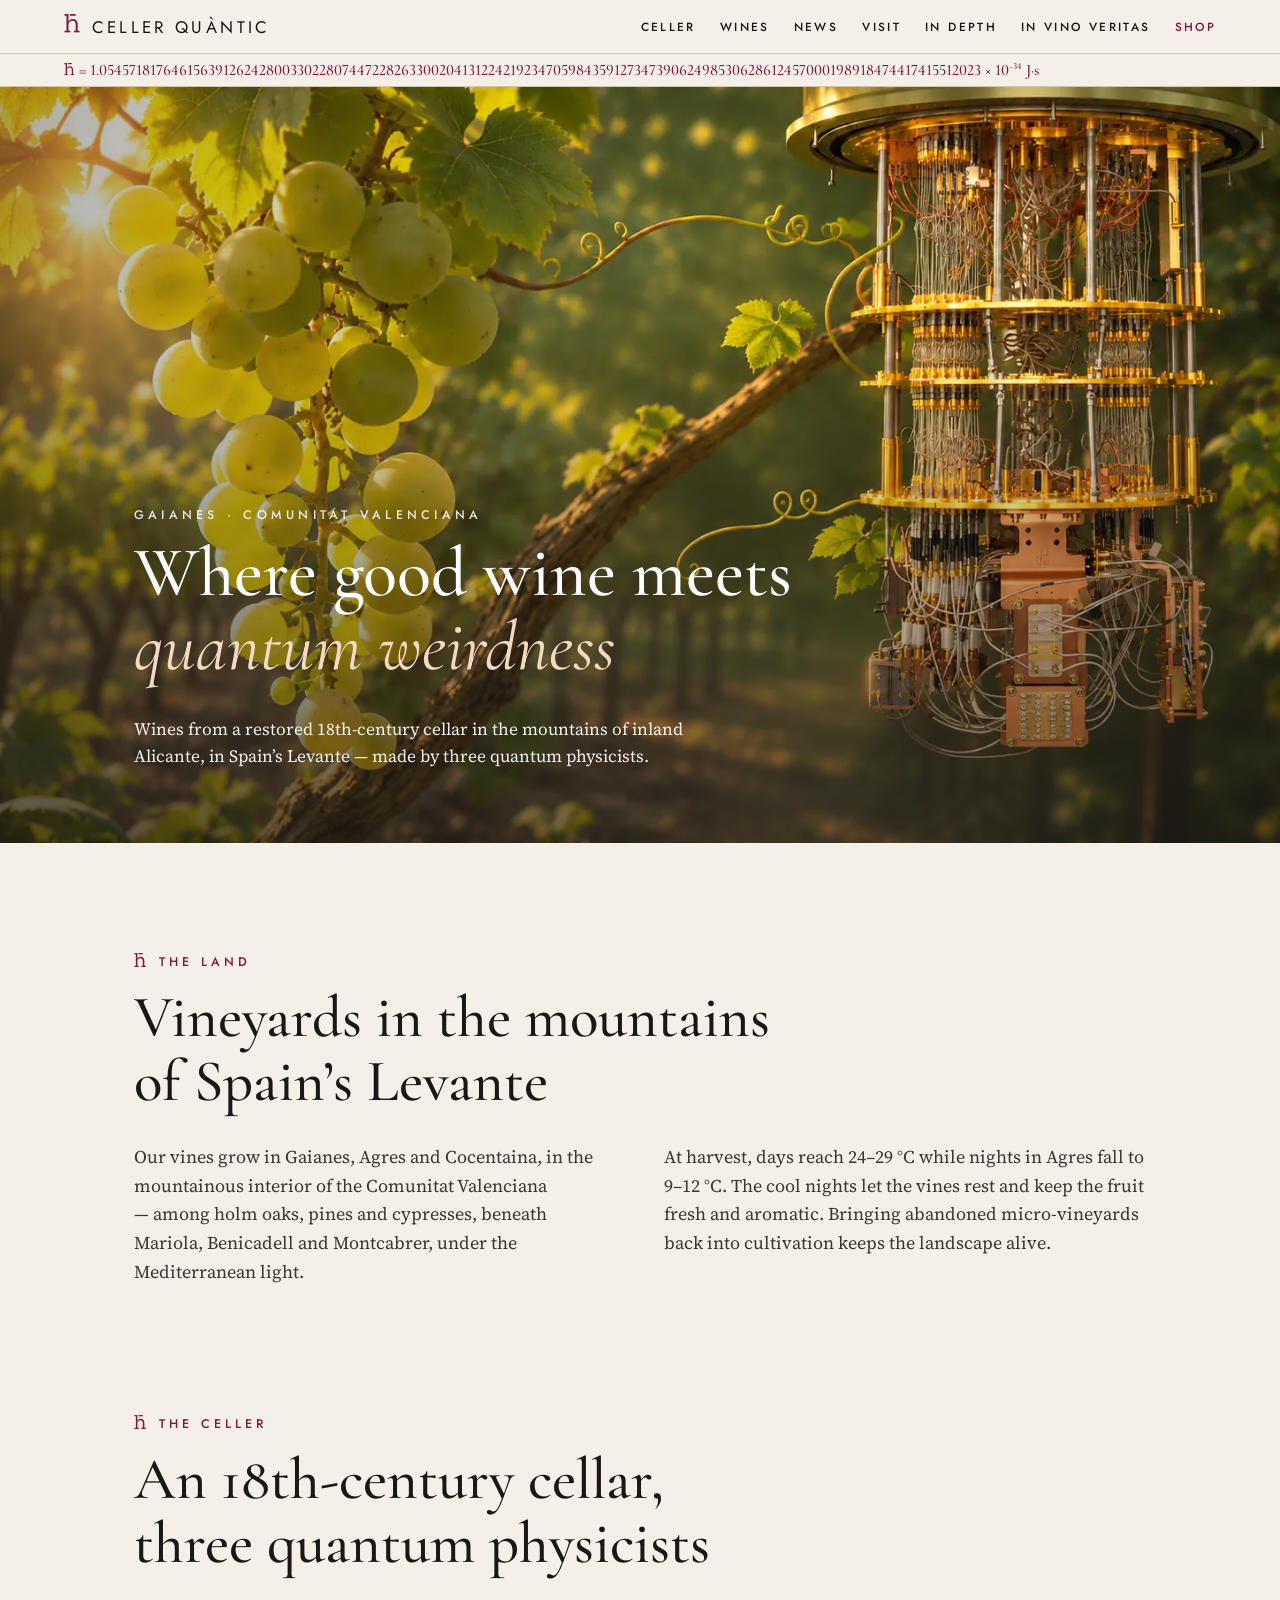
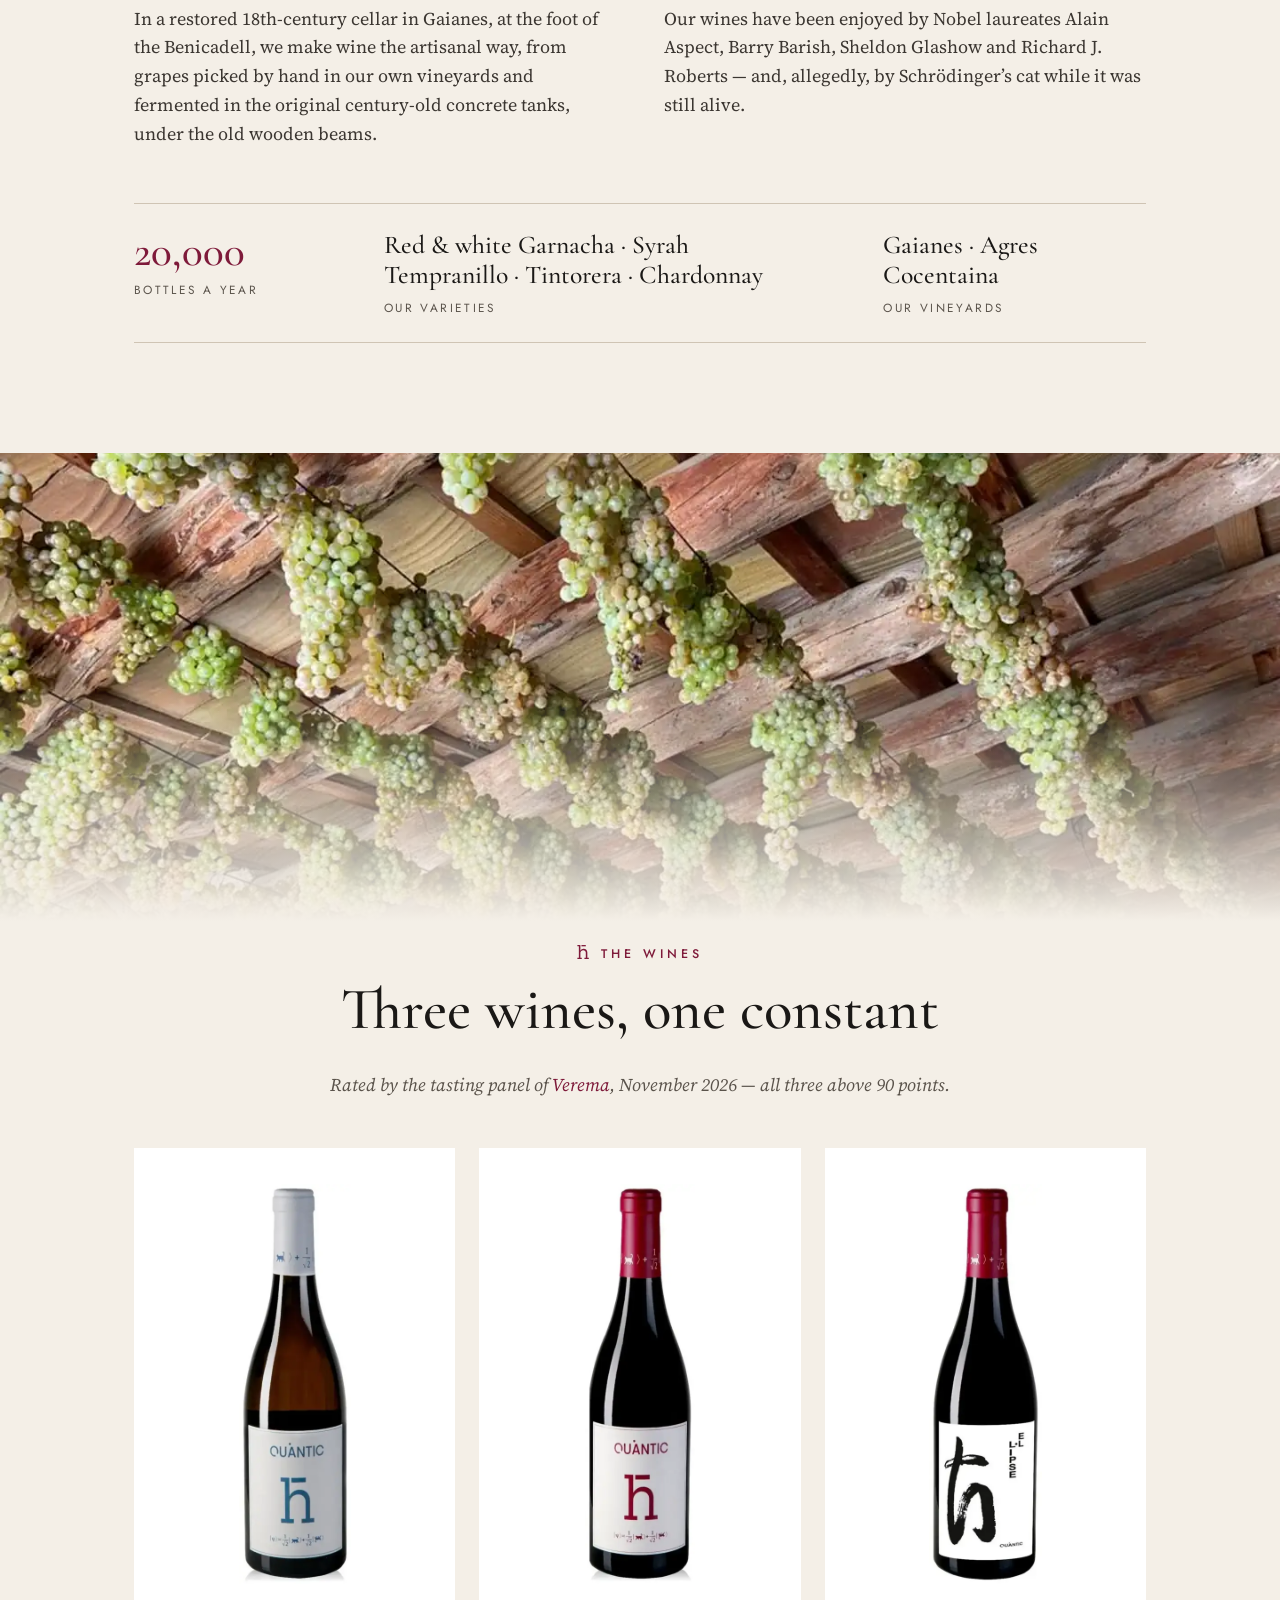
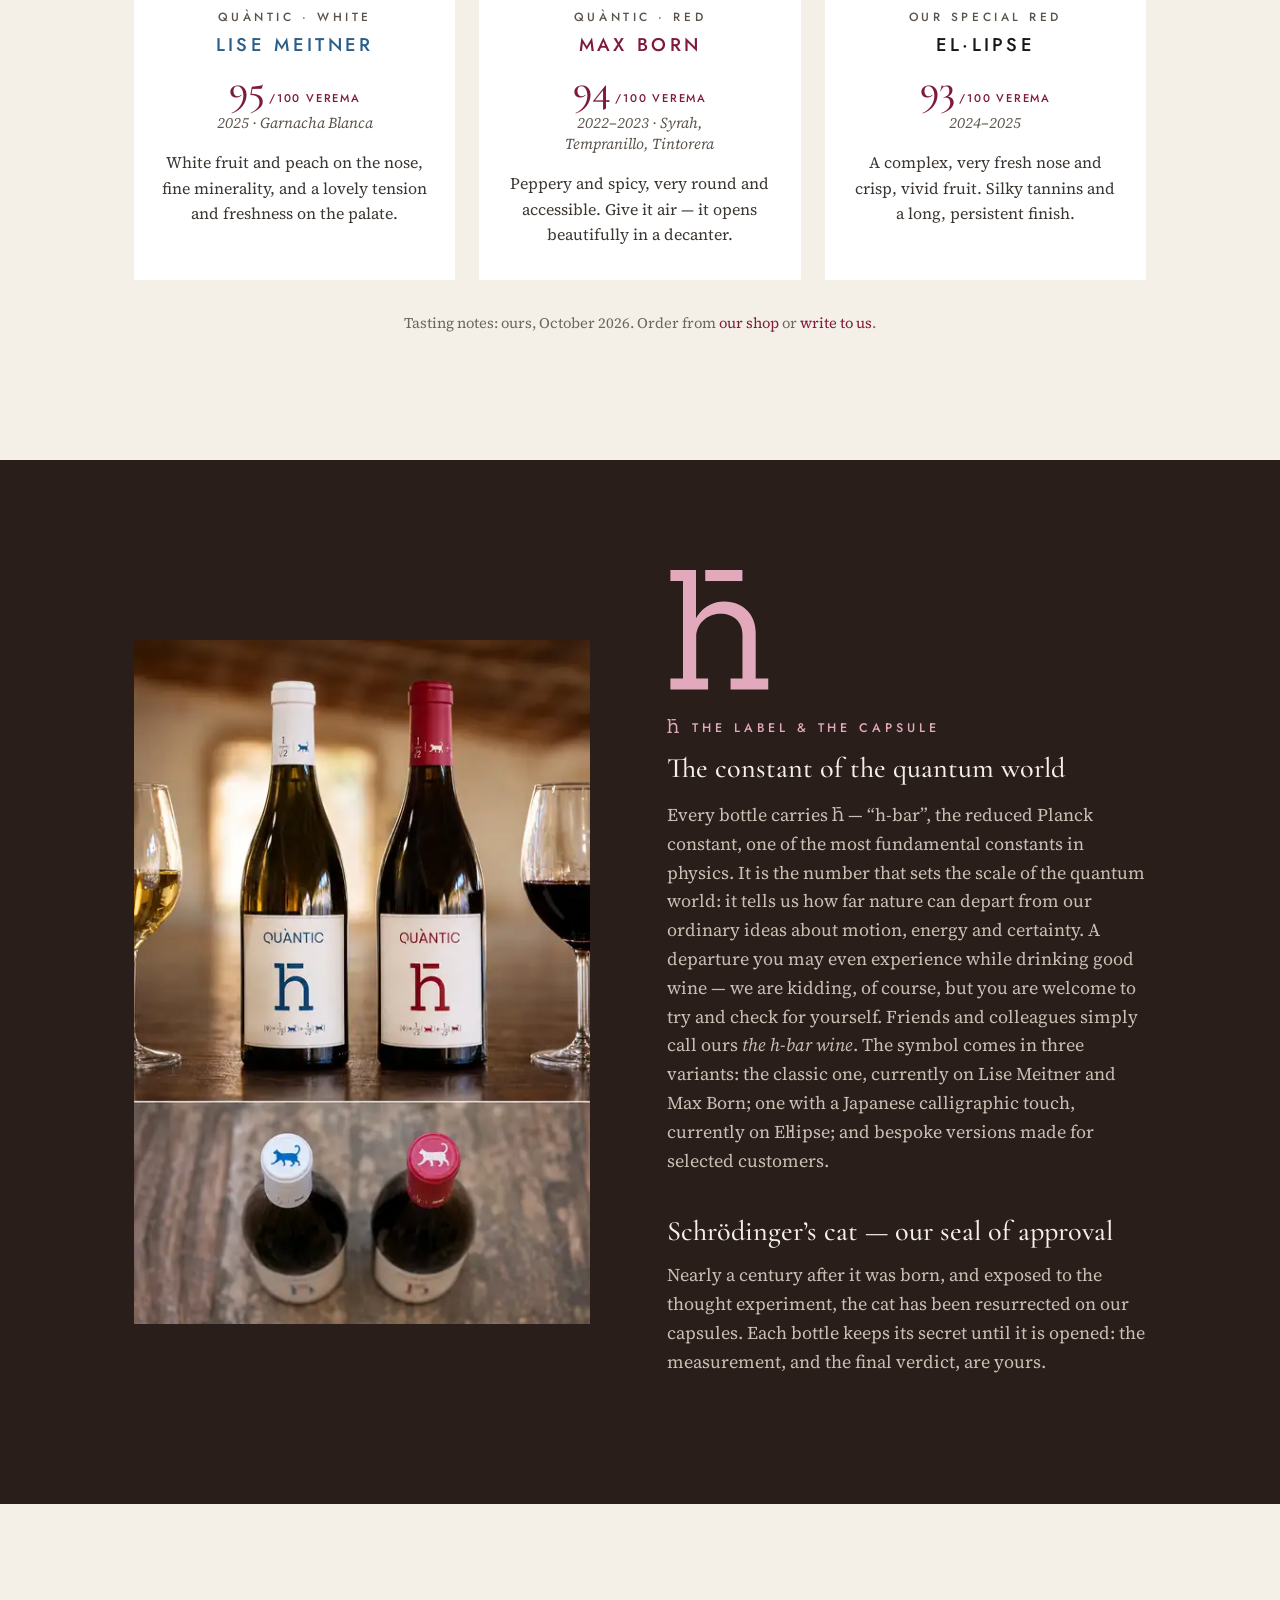
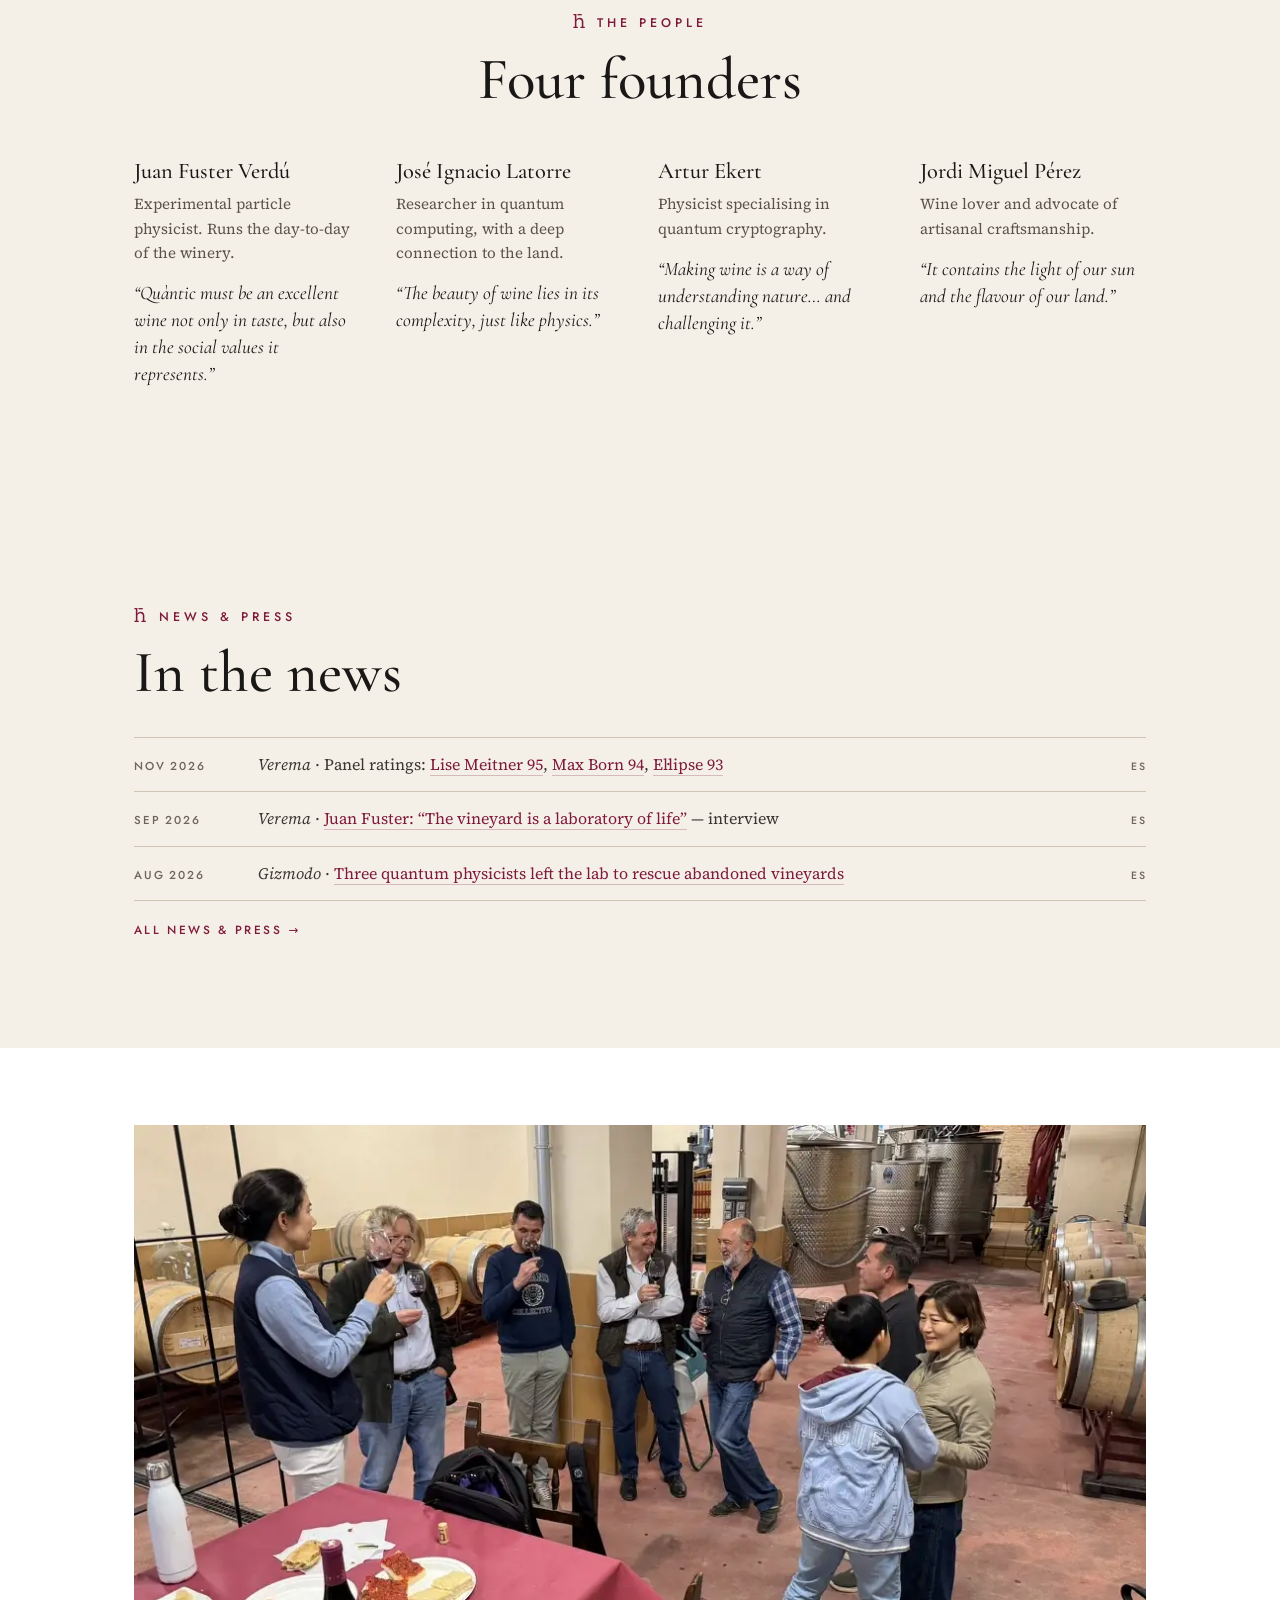
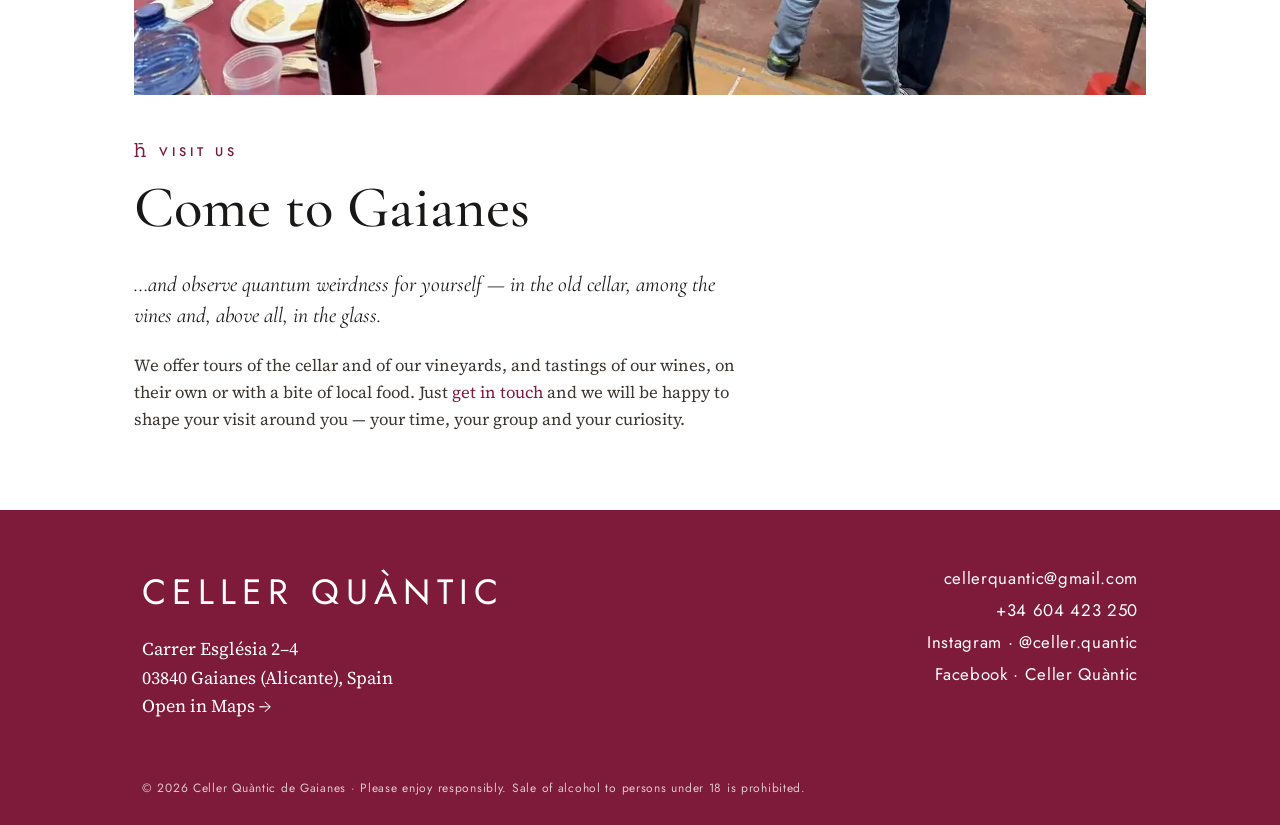
==== commit e99b22aa: "Add In depth technical sheet page Location, climate, terroir, history, vineyards, grape varieties, w" ====
--- a/index.html
+++ b/index.html
@@ -13,7 +13,7 @@
 <link rel="preconnect" href="https://fonts.gstatic.com" crossorigin>
 <link href="https://fonts.googleapis.com/css2?family=Cormorant+Garamond:ital,wght@0,500;1,400&family=Jost:wght@500&family=Source+Serif+4:ital@0;1&display=swap" rel="stylesheet">
 <link rel="preload" as="image" href="img/lead-1448.webp" imagesrcset="img/lead-800.webp 800w, img/lead-1448.webp 1448w" imagesizes="100vw" fetchpriority="high">
-<link rel="stylesheet" href="style.css?v=20">
+<link rel="stylesheet" href="style.css?v=21">
 </head>
 <body>
 
@@ -30,6 +30,7 @@
     <a href="index.html#wines" class="m">Wines</a>
     <a href="news.html">News</a>
     <a href="index.html#visit" class="m">Visit</a>
+    <a href="indepth.html">In depth</a>
     <a href="invinoveritas.html" class="m">In vino veritas</a>
     <a href="https://cellerquantic.com/en/tienda/" class="shop m">Shop</a>
   </nav>
--- a/style.css
+++ b/style.css
@@ -80,6 +80,29 @@
 .quote-band{margin:56px 0 0;text-align:center;font:italic 400 clamp(1.4rem,2.6vw,2rem)/1.35 var(--display);color:var(--accent)}
 .quote-band span{display:block;margin-top:.5em;font:500 .7rem var(--caps);font-style:normal;letter-spacing:.22em;text-transform:uppercase;color:var(--faint)}
 
+/* technical sheet */
+.sheet-sec{display:grid;grid-template-columns:5rem minmax(0,1fr);gap:24px;padding:36px 0;border-top:1px solid var(--line)}
+.sheet-sec:first-of-type{margin-top:40px}
+.sec-no{font:500 2.2rem/1 var(--display);color:var(--accent);margin:0}
+.sheet-sec h3{font-size:clamp(1.5rem,2.2vw,2rem);margin:0 0 .6em}
+.sheet-sec p{max-width:44em}
+.spec{display:grid;grid-template-columns:10rem minmax(0,1fr);margin:0;border-top:1px solid var(--line)}
+.spec dt,.spec dd{margin:0;padding:10px 0;border-bottom:1px solid var(--line);font-size:.98rem;line-height:1.5}
+.spec dt{font:500 .72rem/2 var(--caps);letter-spacing:.2em;text-transform:uppercase;color:var(--muted);padding-right:16px}
+.spec dd{color:var(--text)}
+.sheet-fig{margin:8px 0 36px}
+.sheet-fig img{width:100%;height:auto}
+.sheet-fig.narrow{max-width:640px;margin-left:calc(5rem + 24px)}
+.plots,.winespec{width:100%;border-collapse:collapse;font-size:.98rem;margin:8px 0 0}
+.plots th,.winespec thead th{font:500 .72rem var(--caps);letter-spacing:.2em;text-transform:uppercase;color:var(--muted);text-align:left;padding:10px 12px 10px 0;border-bottom:1px solid var(--ink)}
+.plots td,.winespec td,.winespec tbody th{padding:10px 12px 10px 0;border-bottom:1px solid var(--line);vertical-align:top;color:var(--text)}
+.plots td:first-child{font-family:var(--display);font-size:1.15rem;color:var(--ink)}
+.winespec tbody th{font:500 .72rem/2 var(--caps);letter-spacing:.2em;text-transform:uppercase;color:var(--muted);text-align:left;white-space:nowrap}
+.winespec thead th{font:500 1.15rem var(--display);letter-spacing:0;text-transform:none;color:var(--ink)}
+.table-wrap{overflow-x:auto}
+.plot-card{margin-top:28px;background:var(--white);padding:22px 24px}
+.plot-name{font:italic 400 1.25rem var(--display);color:var(--accent);margin:0 0 12px}
+
 /* land */
 .cols{display:grid;grid-template-columns:1fr 1fr;gap:48px;margin:6px 0 0}
 
@@ -159,6 +182,8 @@
 
 /* responsive */
 @media (max-width:960px){
+  .sheet-sec{grid-template-columns:minmax(0,1fr);gap:8px}
+  .sheet-fig.narrow{margin-left:0}
   .visit-img{padding:0}
   .hero{height:auto;min-height:0;background:var(--ink) !important}
   .hero img{position:relative;inset:auto;height:auto;aspect-ratio:1448/1086;object-position:50% 50%}
@@ -175,6 +200,10 @@
   .band-right{align-items:flex-start}
 }
 @media (max-width:560px){
+  .spec{grid-template-columns:1fr}
+  .spec dt{border-bottom:0;padding-bottom:0}
+  .winespec{min-width:520px}
+  .plot-card{padding:16px}
     .brand{font-size:.85rem;letter-spacing:.14em}
   .nav nav{gap:14px}
   .nav nav a[href="index.html#visit"],.nav nav a[href="index.html#wines"]{display:none}
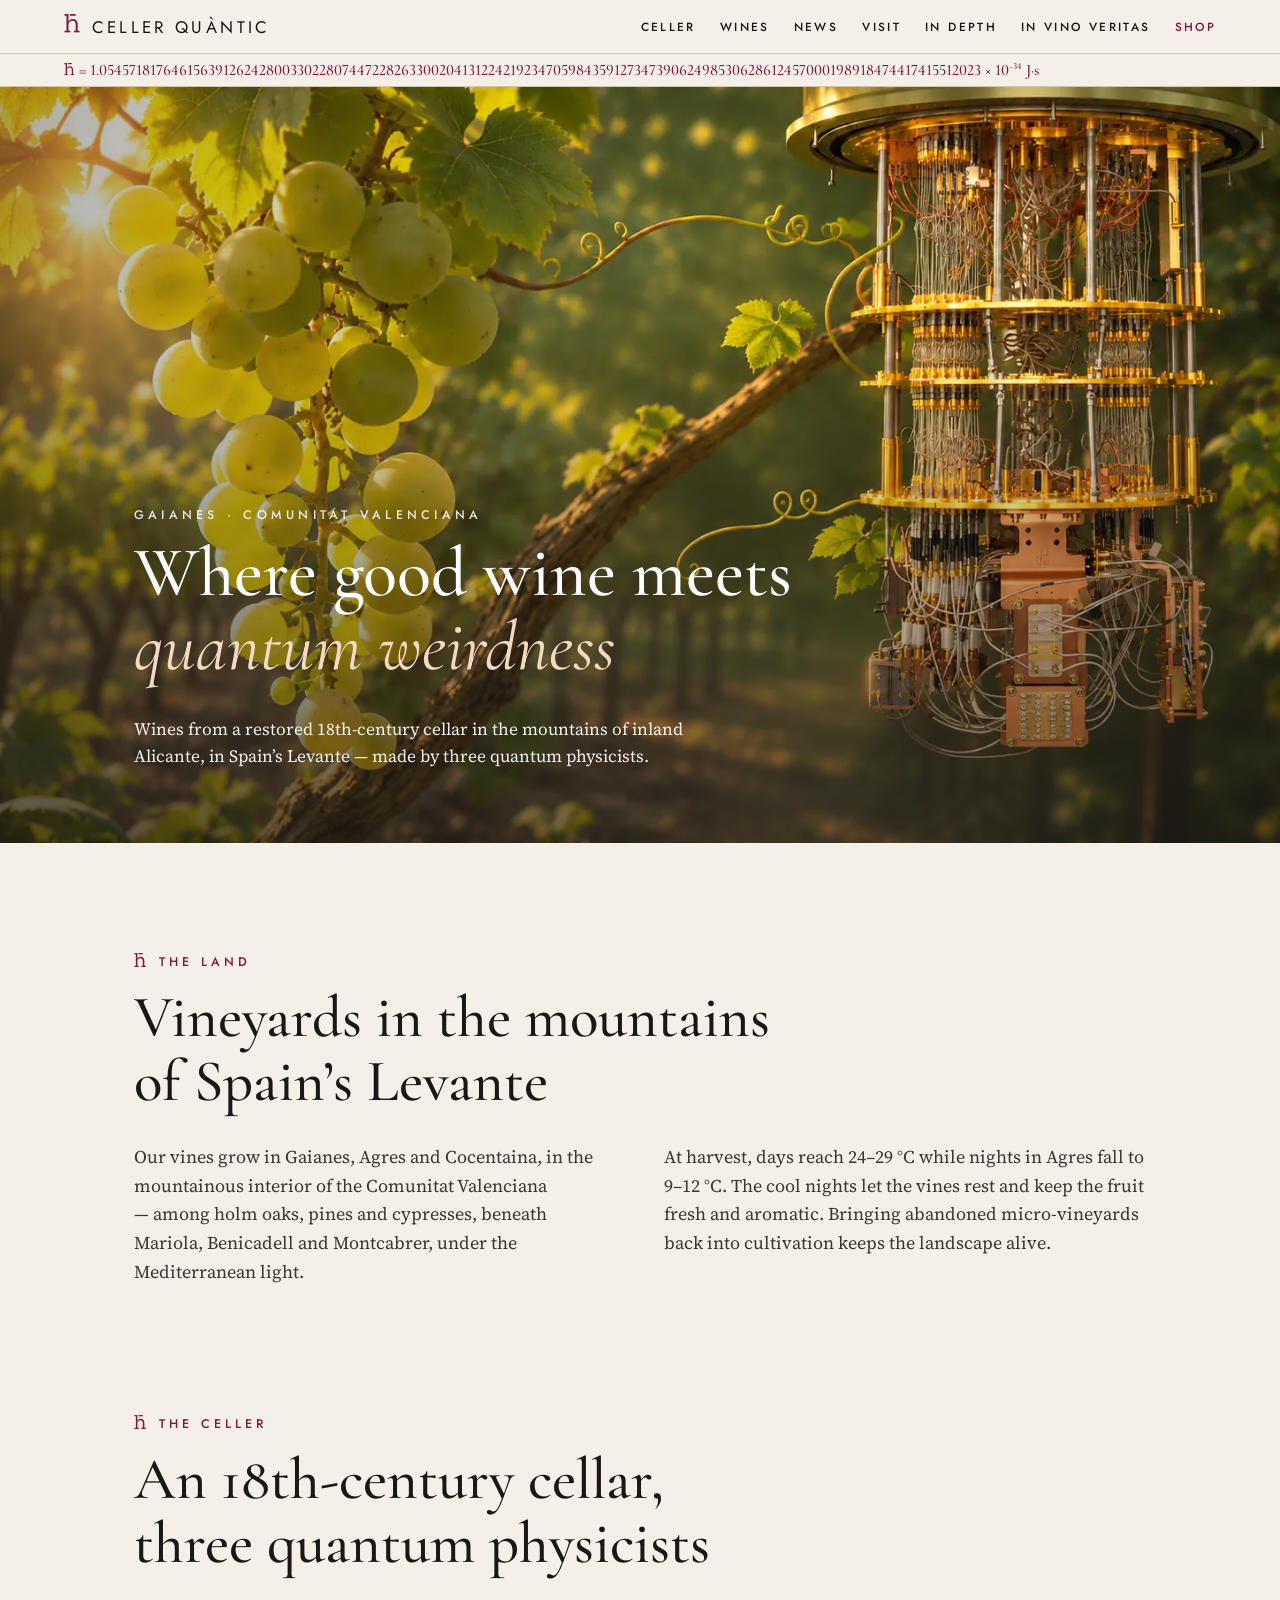
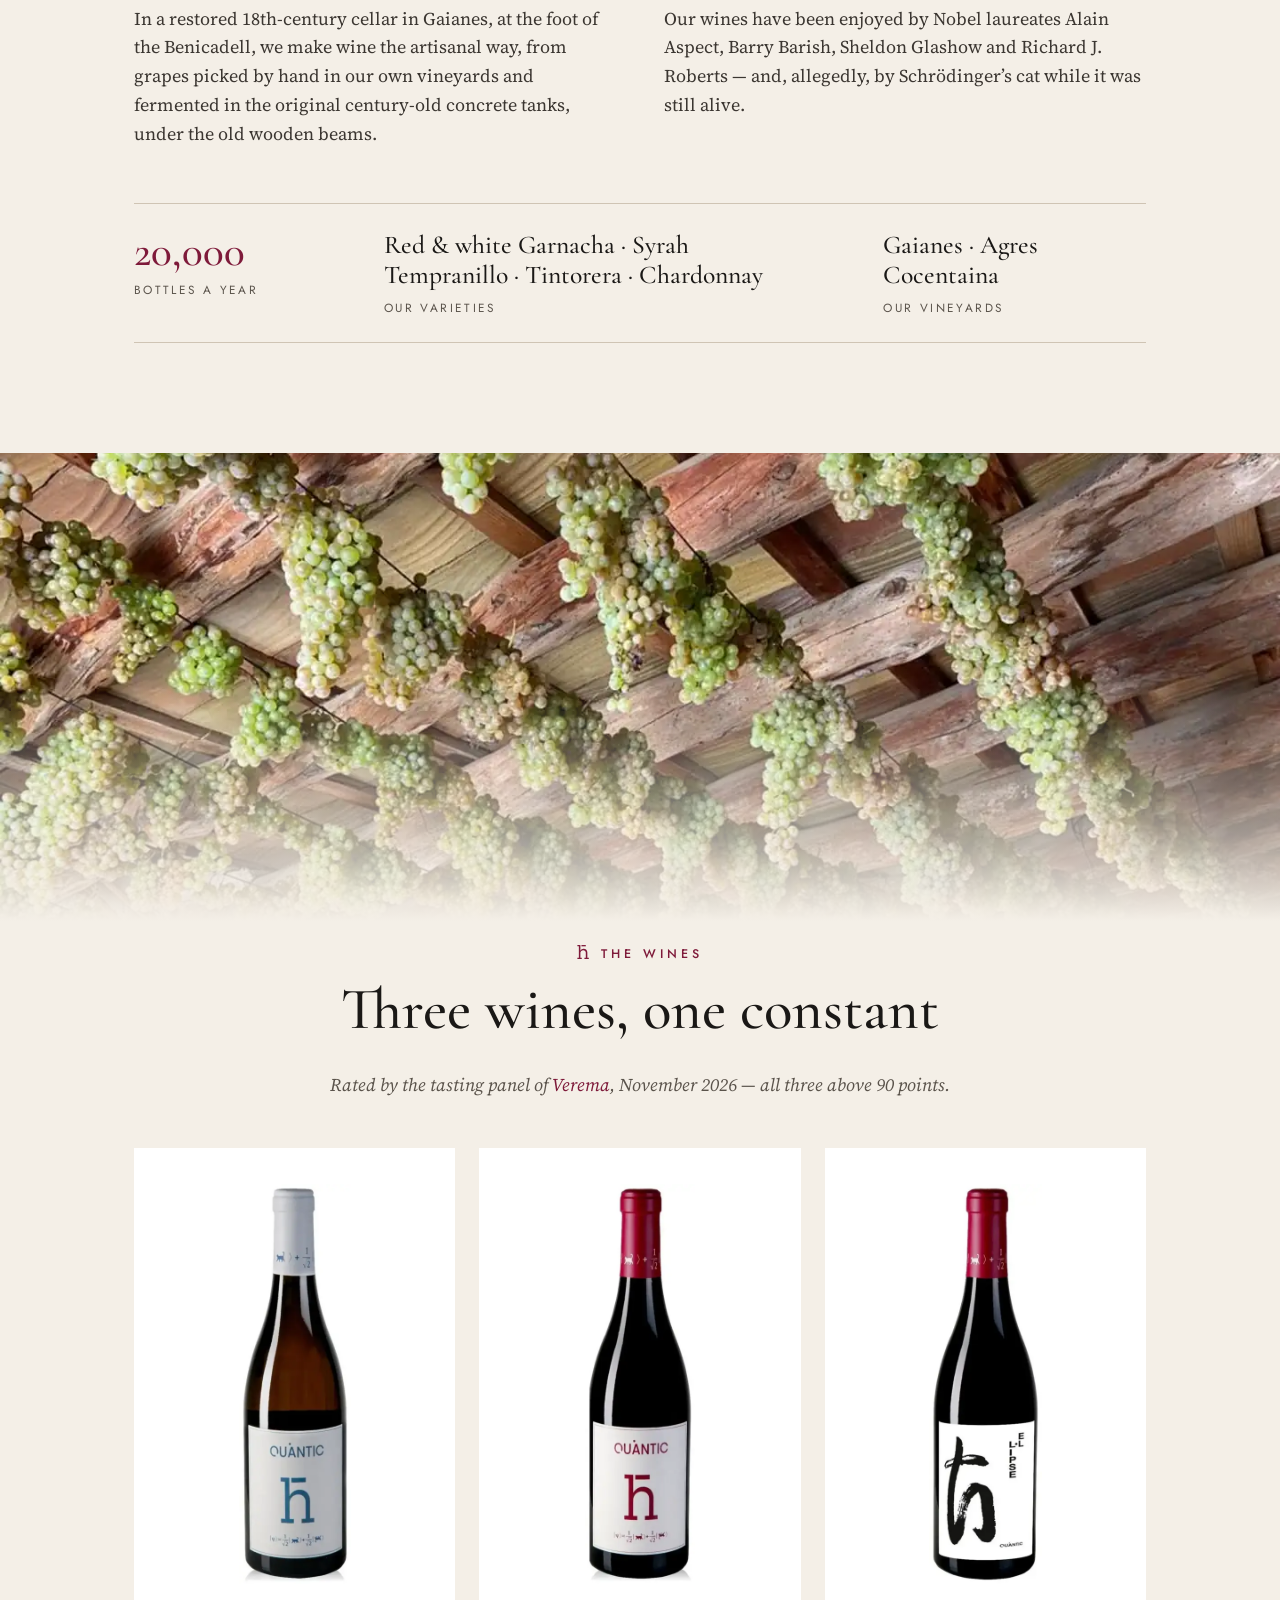
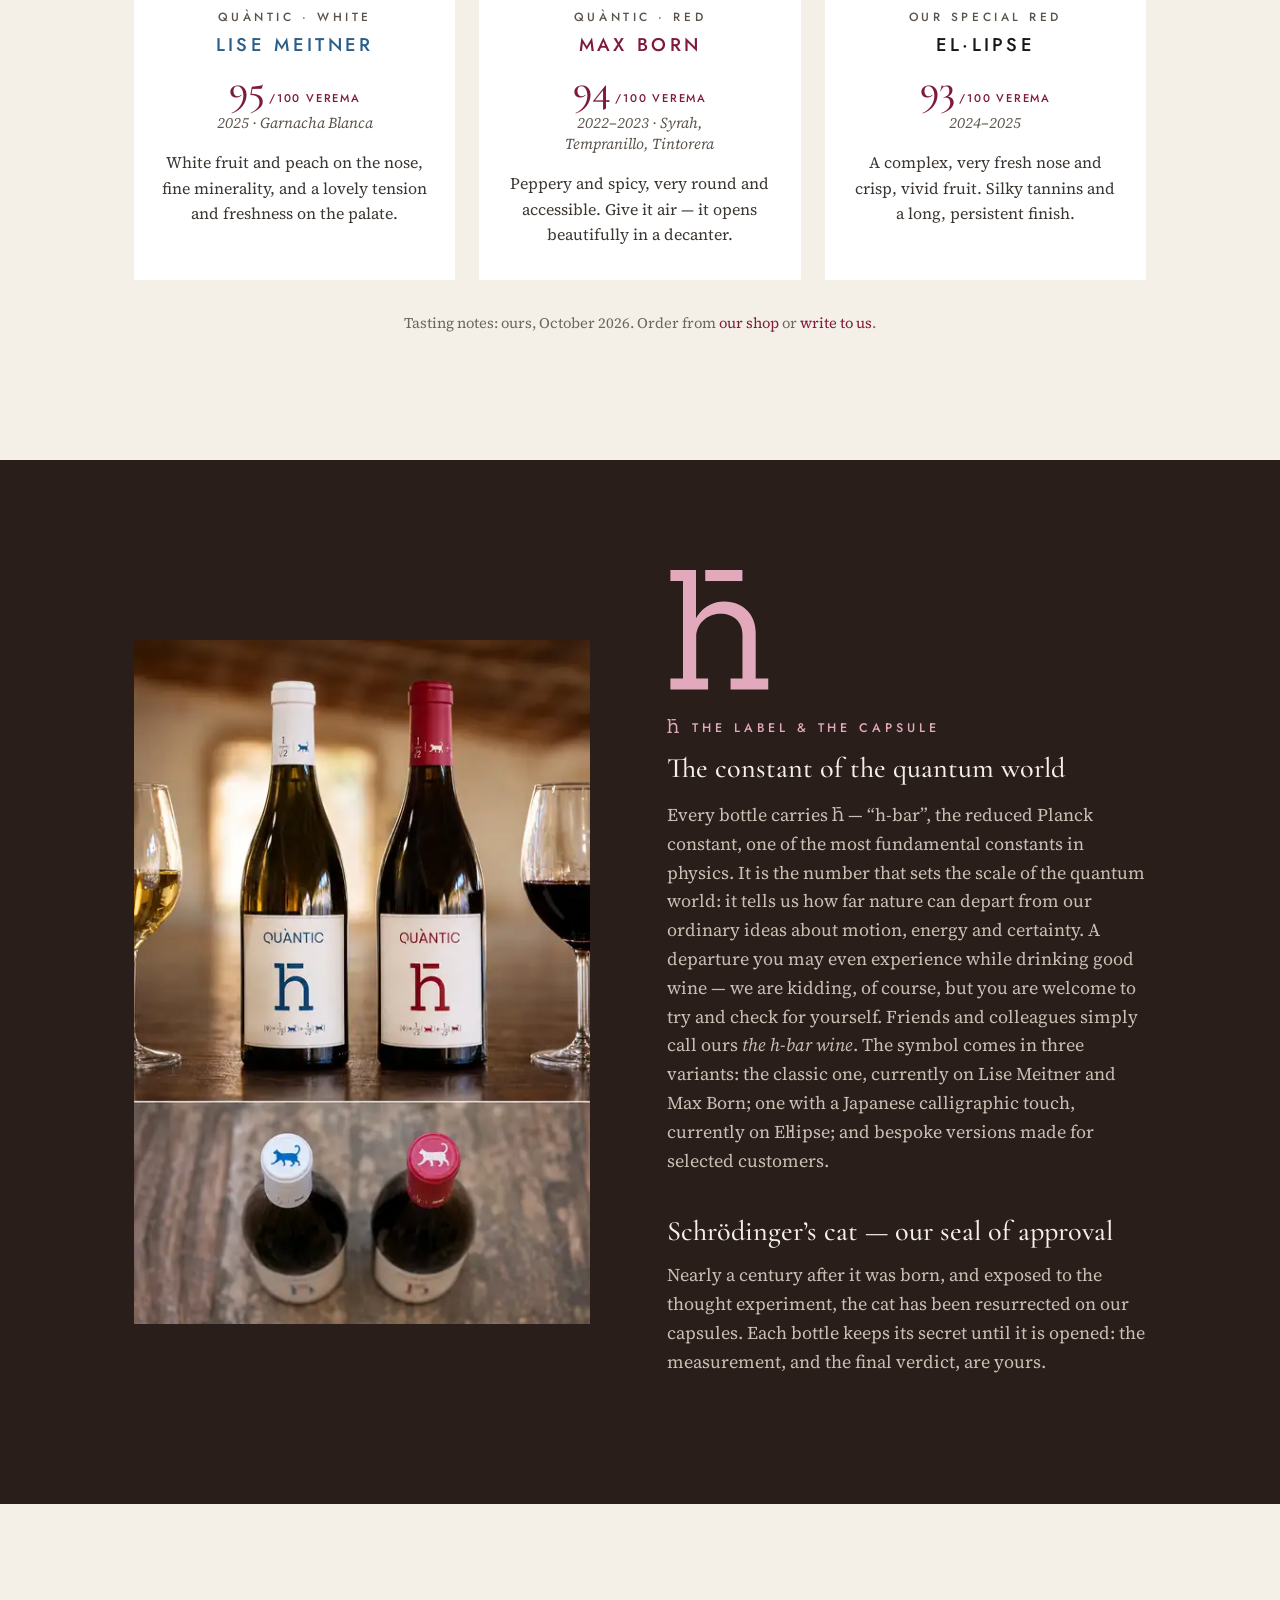
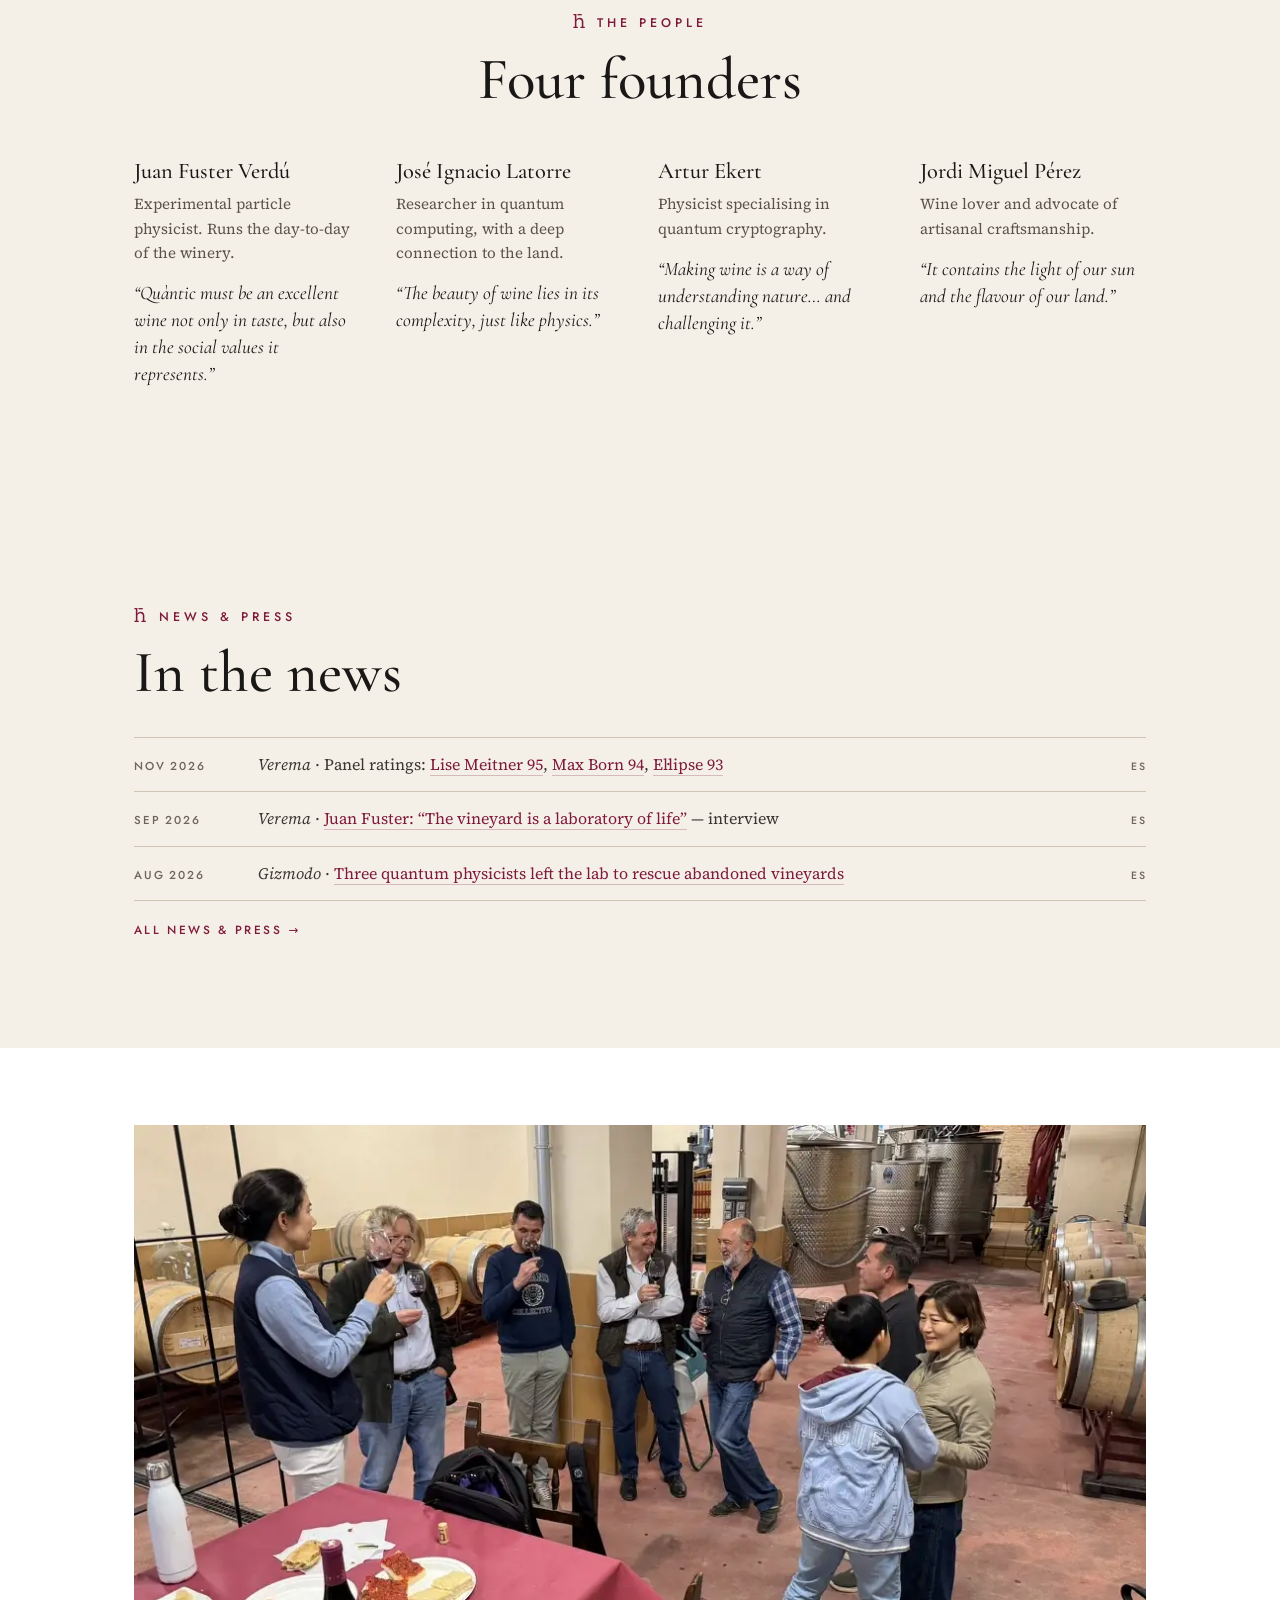
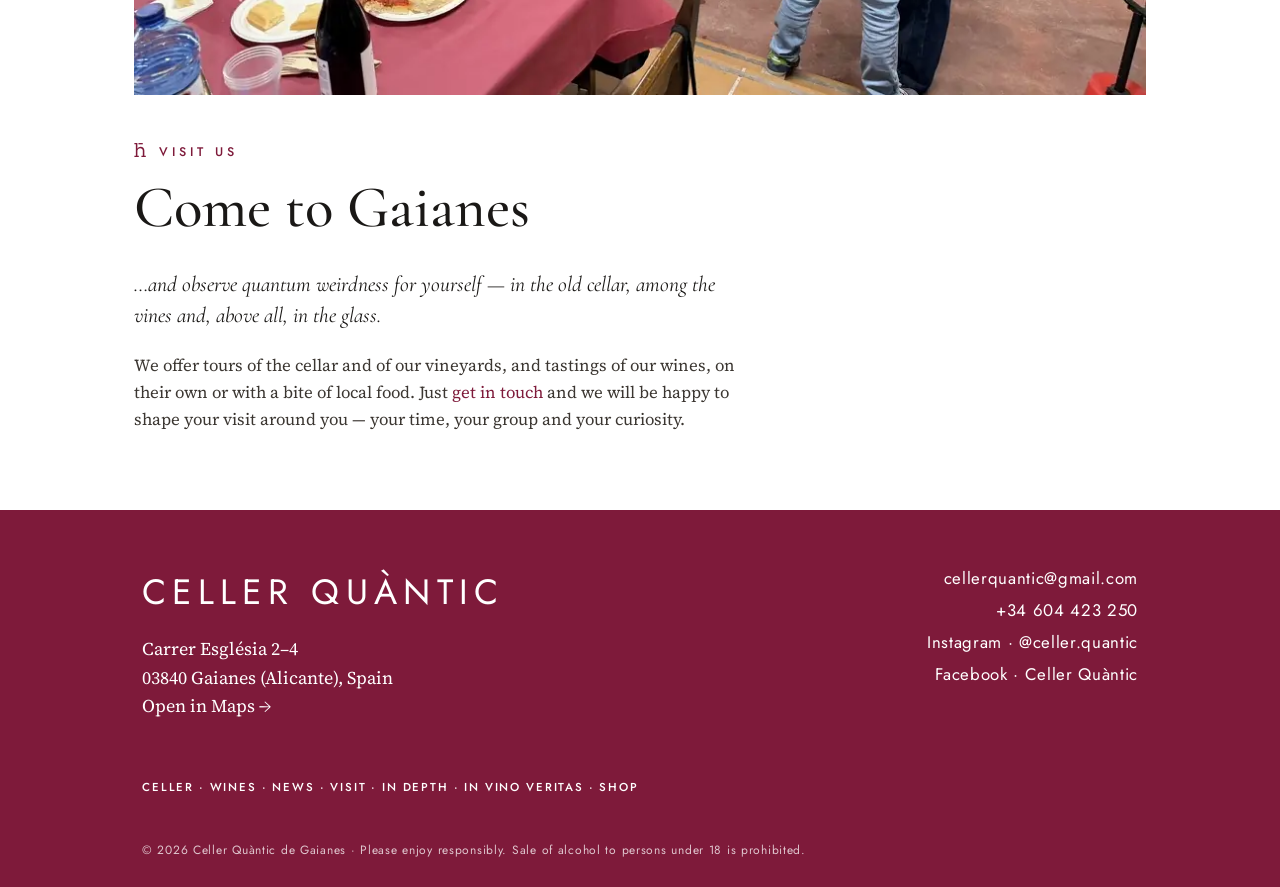
==== commit 42b2deed: "Phone menu with all pages; page links in the footer Phones get a Menu button opening every link (Cel" ====
--- a/index.html
+++ b/index.html
@@ -13,7 +13,7 @@
 <link rel="preconnect" href="https://fonts.gstatic.com" crossorigin>
 <link href="https://fonts.googleapis.com/css2?family=Cormorant+Garamond:ital,wght@0,500;1,400&family=Jost:wght@500&family=Source+Serif+4:ital@0;1&display=swap" rel="stylesheet">
 <link rel="preload" as="image" href="img/lead-1448.webp" imagesrcset="img/lead-800.webp 800w, img/lead-1448.webp 1448w" imagesizes="100vw" fetchpriority="high">
-<link rel="stylesheet" href="style.css?v=21">
+<link rel="stylesheet" href="style.css?v=23">
 </head>
 <body>
 
@@ -27,13 +27,25 @@
   <a href="index.html" class="brand"><svg class="h"><use href="#hbar"/></svg>CELLER QUÀNTIC</a>
   <nav>
     <a href="index.html#celler">Celler</a>
-    <a href="index.html#wines" class="m">Wines</a>
+    <a href="index.html#wines">Wines</a>
     <a href="news.html">News</a>
-    <a href="index.html#visit" class="m">Visit</a>
+    <a href="index.html#visit">Visit</a>
     <a href="indepth.html">In depth</a>
-    <a href="invinoveritas.html" class="m">In vino veritas</a>
-    <a href="https://cellerquantic.com/en/tienda/" class="shop m">Shop</a>
+    <a href="invinoveritas.html">In vino veritas</a>
+    <a href="https://cellerquantic.com/en/tienda/" class="shop">Shop</a>
   </nav>
+  <details class="mnav">
+    <summary aria-label="Menu">Menu</summary>
+    <div class="mnav-panel">
+      <a href="index.html#celler">Celler</a>
+      <a href="index.html#wines">Wines</a>
+      <a href="news.html">News</a>
+      <a href="index.html#visit">Visit</a>
+      <a href="indepth.html">In depth</a>
+      <a href="invinoveritas.html">In vino veritas</a>
+      <a href="https://cellerquantic.com/en/tienda/" class="shop">Shop</a>
+    </div>
+  </details>
 </div>
 <div class="constant" aria-hidden="true"><span class="sym"><svg class="h"><use href="#hbar"/></svg> =&nbsp;</span><span class="digits">1.054571817646156391262428003302280744722826330020413122421923470598435912734739062498530628612457000198918474417415512023</span><span class="unit">&nbsp;× 10<sup>−34</sup> J·s</span></div>
 </header>
@@ -182,8 +194,10 @@
       <a href="https://www.facebook.com/people/Celler-Quantic/pfbid0MSVZubcacsqLArTwx1LvHVxtGXaPnpYdWrNw7Td5re9UEj4fRPdoDJPx1XbJZ3qLl/" target="_blank" rel="noopener">Facebook · Celler Quàntic</a>
     </div>
   </div>
+  <p class="band-links"><a href="index.html#celler">Celler</a> · <a href="index.html#wines">Wines</a> · <a href="news.html">News</a> · <a href="index.html#visit">Visit</a> · <a href="indepth.html">In depth</a> · <a href="invinoveritas.html">In vino veritas</a> · <a href="https://cellerquantic.com/en/tienda/">Shop</a></p>
   <p class="small">© 2026 Celler Quàntic de Gaianes · Please enjoy responsibly. Sale of alcohol to persons under 18 is prohibited.</p>
 </footer>
 
+<script>document.querySelectorAll(".mnav a").forEach(function(a){a.addEventListener("click",function(){a.closest("details").removeAttribute("open")})})</script>
 </body>
 </html>
--- a/style.css
+++ b/style.css
@@ -56,6 +56,18 @@
 .constant .sym,.constant .unit{flex:none}
 .constant sup{font-size:.6em}
 
+/* phone menu */
+.mnav{display:none;position:relative}
+.mnav summary{list-style:none;cursor:pointer;font:500 .74rem var(--caps);letter-spacing:.2em;text-transform:uppercase;color:var(--ink);padding:6px 0 6px 12px}
+.mnav summary::-webkit-details-marker{display:none}
+.mnav summary::after{content:"";display:inline-block;width:.5em;height:.5em;margin-left:.6em;border-right:1.5px solid currentColor;border-bottom:1.5px solid currentColor;transform:translateY(-.2em) rotate(45deg)}
+.mnav[open] summary::after{transform:translateY(.1em) rotate(-135deg)}
+.mnav-panel{position:absolute;right:calc(-1 * var(--pad));top:calc(100% + 15px);min-width:220px;background:var(--paper);border:1px solid var(--line);border-right:0;box-shadow:0 12px 24px rgba(26,24,22,.12);padding:6px 0}
+.mnav-panel a{display:block;padding:12px 22px;font:500 .78rem var(--caps);letter-spacing:.18em;text-transform:uppercase;color:var(--ink)}
+.mnav-panel a+a{border-top:1px solid var(--line)}
+.mnav-panel a.shop{color:var(--accent)}
+.band-links{max-width:calc(var(--max) - 2*72px);margin:36px auto 0;font:500 .72rem/2.2 var(--caps);letter-spacing:.16em;text-transform:uppercase}
+
 /* hero */
 .hero{position:relative;height:min(84vh,780px);min-height:480px;padding:0;overflow:hidden;background:#5b6b3a center/cover no-repeat}
 .hero img{position:absolute;inset:0;width:100%;height:100%;object-fit:cover;object-position:50% 45%}
@@ -91,6 +103,10 @@
 .spec dt{font:500 .72rem/2 var(--caps);letter-spacing:.2em;text-transform:uppercase;color:var(--muted);padding-right:16px}
 .spec dd{color:var(--text)}
 .sheet-fig{margin:8px 0 36px}
+.sheet-pair{display:grid;grid-template-columns:1fr 1fr;gap:16px;margin:8px 0 36px}
+.sheet-pair figure{margin:0}
+.sheet-pair img{width:100%;height:auto;aspect-ratio:4/3;object-fit:cover}
+.sheet-pair figcaption{font:500 .7rem var(--caps);letter-spacing:.22em;text-transform:uppercase;color:var(--faint);margin-top:8px}
 .sheet-fig img{width:100%;height:auto}
 .sheet-fig.narrow{max-width:640px;margin-left:calc(5rem + 24px)}
 .plots,.winespec{width:100%;border-collapse:collapse;font-size:.98rem;margin:8px 0 0}
@@ -182,6 +198,9 @@
 
 /* responsive */
 @media (max-width:960px){
+  .nav nav{display:none}
+  .mnav{display:block}
+  .brand{white-space:nowrap}
   .sheet-sec{grid-template-columns:minmax(0,1fr);gap:8px}
   .sheet-fig.narrow{margin-left:0}
   .visit-img{padding:0}
@@ -189,7 +208,6 @@
   .hero img{position:relative;inset:auto;height:auto;aspect-ratio:1448/1086;object-position:50% 50%}
   .hero::after{display:none}
   .hero-text{position:relative;padding:28px var(--pad) 36px}
-  .nav nav a:not(.m){display:none}
   .cols,.label-grid{grid-template-columns:1fr;gap:24px}
   .label-fig{margin-bottom:12px}
   .label-text .bigh{display:none}
@@ -200,15 +218,12 @@
   .band-right{align-items:flex-start}
 }
 @media (max-width:560px){
+  .sheet-pair{grid-template-columns:1fr}
   .spec{grid-template-columns:1fr}
   .spec dt{border-bottom:0;padding-bottom:0}
   .winespec{min-width:520px}
   .plot-card{padding:16px}
     .brand{font-size:.85rem;letter-spacing:.14em}
-  .nav nav{gap:14px}
-  .nav nav a[href="index.html#visit"],.nav nav a[href="index.html#wines"]{display:none}
-  .nav nav a,.brand{white-space:nowrap}
-  .nav nav a{letter-spacing:.14em}
   .grid4{grid-template-columns:1fr}
     .press li{grid-template-columns:1fr auto;gap:4px 12px}
   .press time{grid-column:1/-1}
